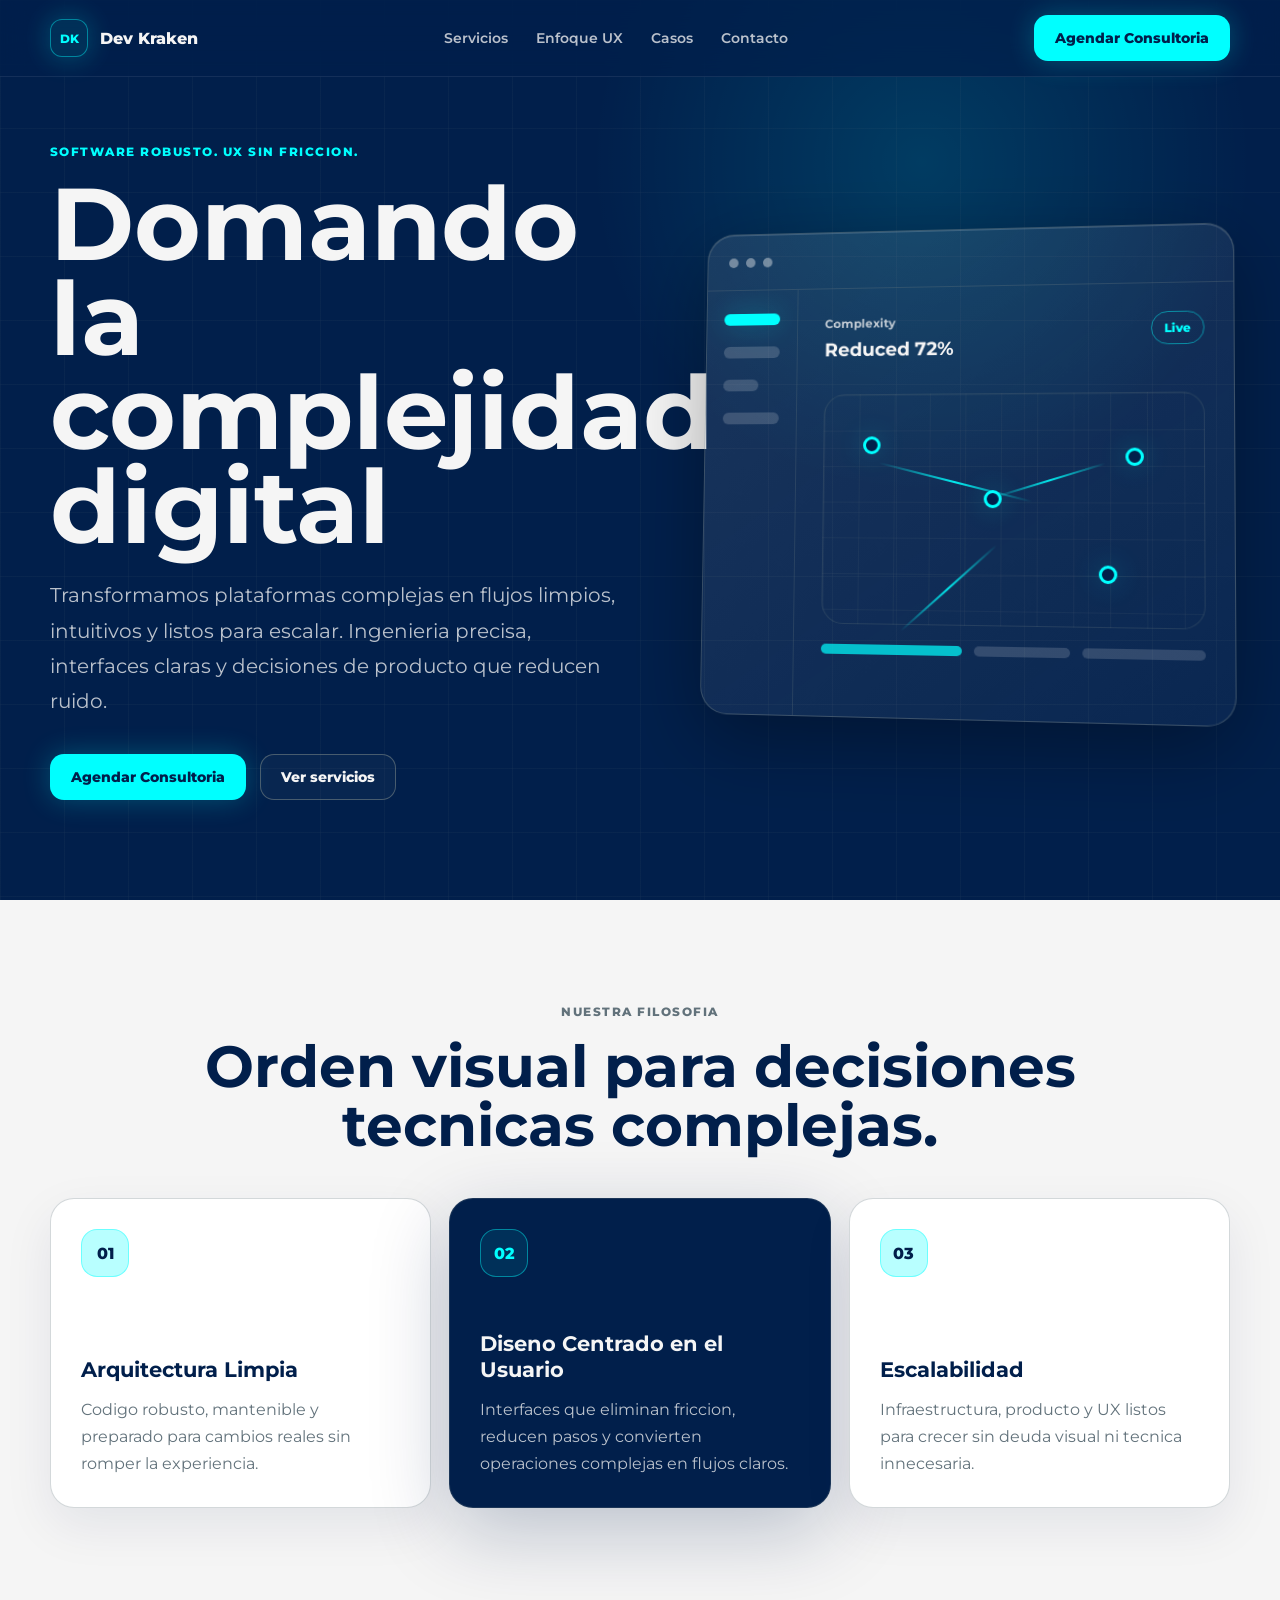
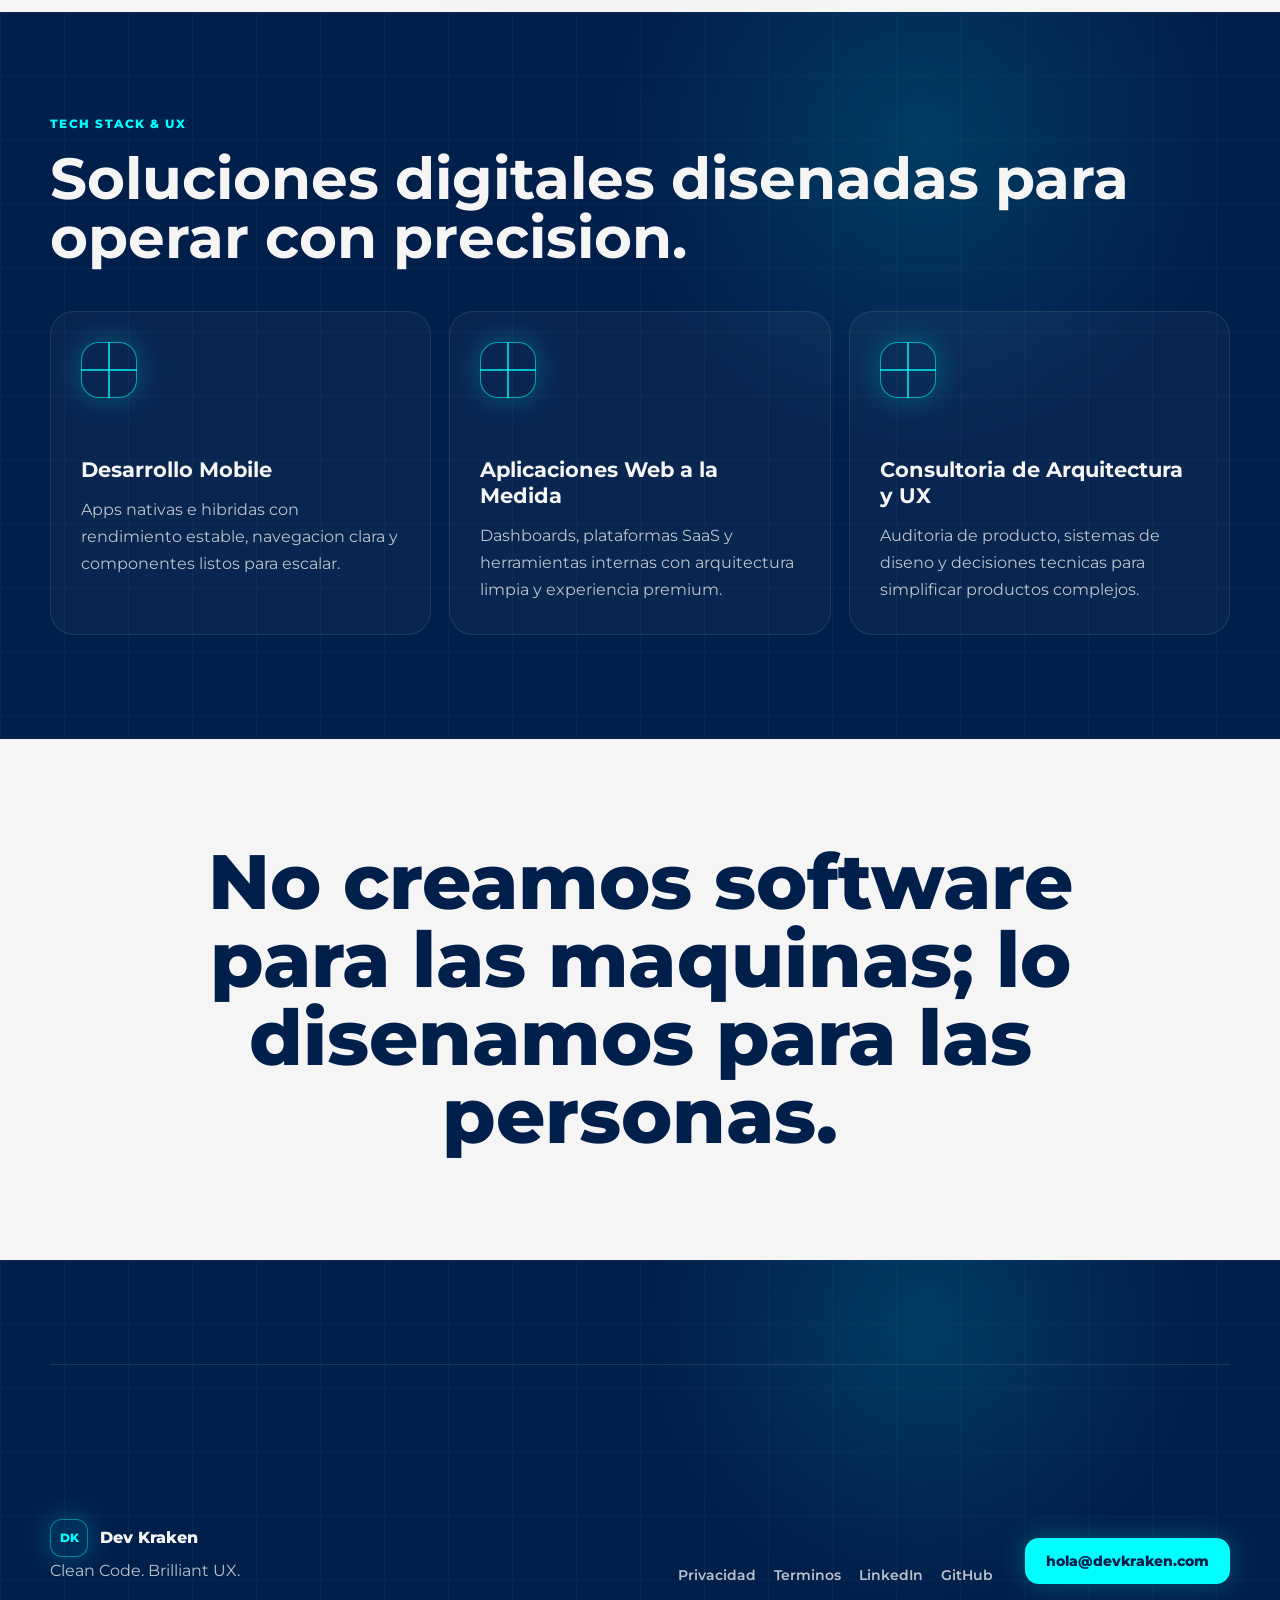
==== index.html @ 40464689 "First Commit" ====
<!doctype html>
<html lang="es">
  <head>
    <meta charset="UTF-8" />
    <meta name="viewport" content="width=device-width, initial-scale=1.0" />
    <meta
      name="description"
      content="Dev Kraken transforma software complejo en experiencias limpias, escalables e intuitivas."
    />
    <title>Dev Kraken | Clean Code. Brilliant UX.</title>
    <link rel="preconnect" href="https://fonts.googleapis.com" />
    <link rel="preconnect" href="https://fonts.gstatic.com" crossorigin />
    <link
      href="https://fonts.googleapis.com/css2?family=Montserrat:wght@400;500;600;700;800&display=swap"
      rel="stylesheet"
    />
    <link rel="stylesheet" href="styles.css" />
  </head>
  <body>
    <header class="site-header" data-header>
      <nav class="navbar" aria-label="Principal">
        <a class="brand" href="#top" aria-label="Dev Kraken inicio">
          <span class="brand-mark">DK</span>
          <span>Dev Kraken</span>
        </a>
        <div class="nav-links" aria-label="Secciones">
          <a href="#servicios">Servicios</a>
          <a href="#enfoque">Enfoque UX</a>
          <a href="#casos">Casos</a>
          <a href="#contacto">Contacto</a>
        </div>
        <a class="btn btn-primary nav-cta" href="#contacto">Agendar Consultoria</a>
      </nav>
    </header>

    <main id="top">
      <section class="hero section-dark">
        <div class="hero-grid">
          <div class="hero-copy">
            <p class="eyebrow">Software robusto. UX sin friccion.</p>
            <h1>Domando la complejidad digital</h1>
            <p class="hero-text">
              Transformamos plataformas complejas en flujos limpios, intuitivos y listos para escalar.
              Ingenieria precisa, interfaces claras y decisiones de producto que reducen ruido.
            </p>
            <div class="hero-actions" aria-label="Acciones principales">
              <a class="btn btn-primary" href="#contacto">Agendar Consultoria</a>
              <a class="btn btn-secondary" href="#servicios">Ver servicios</a>
            </div>
          </div>

          <div class="product-preview" aria-label="Mockup abstracto de interfaz de software">
            <div class="preview-topbar">
              <span></span>
              <span></span>
              <span></span>
            </div>
            <div class="preview-body">
              <aside class="preview-sidebar">
                <div class="sidebar-item active"></div>
                <div class="sidebar-item"></div>
                <div class="sidebar-item short"></div>
                <div class="sidebar-item"></div>
              </aside>
              <div class="flow-panel">
                <div class="metric-row">
                  <div>
                    <span class="metric-label">Complexity</span>
                    <strong>Reduced 72%</strong>
                  </div>
                  <span class="status-pill">Live</span>
                </div>
                <div class="flow-map">
                  <span class="node node-a"></span>
                  <span class="node node-b"></span>
                  <span class="node node-c"></span>
                  <span class="node node-d"></span>
                  <span class="connector connector-a"></span>
                  <span class="connector connector-b"></span>
                  <span class="connector connector-c"></span>
                </div>
                <div class="timeline">
                  <span></span>
                  <span></span>
                  <span></span>
                </div>
              </div>
            </div>
          </div>
        </div>
      </section>

      <section class="section-light philosophy" id="enfoque">
        <div class="section-heading">
          <p class="eyebrow dark">Nuestra filosofia</p>
          <h2>Orden visual para decisiones tecnicas complejas.</h2>
        </div>
        <div class="bento-grid">
          <article class="bento-card">
            <span class="card-icon">01</span>
            <h3>Arquitectura Limpia</h3>
            <p>Codigo robusto, mantenible y preparado para cambios reales sin romper la experiencia.</p>
          </article>
          <article class="bento-card featured">
            <span class="card-icon">02</span>
            <h3>Diseno Centrado en el Usuario</h3>
            <p>Interfaces que eliminan friccion, reducen pasos y convierten operaciones complejas en flujos claros.</p>
          </article>
          <article class="bento-card">
            <span class="card-icon">03</span>
            <h3>Escalabilidad</h3>
            <p>Infraestructura, producto y UX listos para crecer sin deuda visual ni tecnica innecesaria.</p>
          </article>
        </div>
      </section>

      <section class="section-dark services" id="servicios">
        <div class="section-heading align-left">
          <p class="eyebrow">Tech Stack & UX</p>
          <h2>Soluciones digitales disenadas para operar con precision.</h2>
        </div>
        <div class="service-grid" id="casos">
          <article class="service-card">
            <div class="service-glyph"></div>
            <h3>Desarrollo Mobile</h3>
            <p>Apps nativas e hibridas con rendimiento estable, navegacion clara y componentes listos para escalar.</p>
          </article>
          <article class="service-card">
            <div class="service-glyph"></div>
            <h3>Aplicaciones Web a la Medida</h3>
            <p>Dashboards, plataformas SaaS y herramientas internas con arquitectura limpia y experiencia premium.</p>
          </article>
          <article class="service-card">
            <div class="service-glyph"></div>
            <h3>Consultoria de Arquitectura y UX</h3>
            <p>Auditoria de producto, sistemas de diseno y decisiones tecnicas para simplificar productos complejos.</p>
          </article>
        </div>
      </section>

      <section class="manifesto section-light">
        <p>No creamos software para las maquinas; lo disenamos para las personas.</p>
      </section>
    </main>

    <footer class="footer section-dark" id="contacto">
      <div class="footer-grid">
        <div>
          <a class="brand" href="#top" aria-label="Dev Kraken inicio">
            <span class="brand-mark">DK</span>
            <span>Dev Kraken</span>
          </a>
          <p>Clean Code. Brilliant UX.</p>
        </div>
        <div class="footer-links">
          <a href="#">Privacidad</a>
          <a href="#">Terminos</a>
          <a href="#">LinkedIn</a>
          <a href="#">GitHub</a>
        </div>
        <a class="btn btn-primary" href="mailto:hola@devkraken.com">hola@devkraken.com</a>
      </div>
    </footer>

    <script src="script.js"></script>
  </body>
</html>
---- styles.css ----
:root {
  --deep-navy: #011f4b;
  --deep-navy-2: #031735;
  --cyan: #00ffff;
  --off-white: #f5f5f5;
  --slate: #62727b;
  --slate-soft: rgba(98, 114, 123, 0.28);
  --white-muted: rgba(245, 245, 245, 0.76);
  --shadow-cyan: 0 0 28px rgba(0, 255, 255, 0.24);
}

* {
  box-sizing: border-box;
}

html {
  scroll-behavior: smooth;
}

body {
  margin: 0;
  font-family: "Montserrat", Arial, sans-serif;
  color: var(--off-white);
  background: var(--deep-navy);
}

a {
  color: inherit;
  text-decoration: none;
}

.site-header {
  position: fixed;
  inset: 0 0 auto;
  z-index: 10;
  border-bottom: 1px solid rgba(245, 245, 245, 0.08);
  background: rgba(1, 31, 75, 0.72);
  backdrop-filter: blur(18px);
  transition: box-shadow 220ms ease, background 220ms ease;
}

.site-header.is-scrolled {
  background: rgba(1, 31, 75, 0.9);
  box-shadow: 0 18px 50px rgba(0, 0, 0, 0.22);
}

.navbar {
  width: min(1180px, calc(100% - 32px));
  min-height: 76px;
  margin: 0 auto;
  display: flex;
  align-items: center;
  justify-content: space-between;
  gap: 24px;
}

.brand {
  display: inline-flex;
  align-items: center;
  gap: 12px;
  font-weight: 800;
  letter-spacing: 0;
}

.brand-mark {
  width: 38px;
  height: 38px;
  display: grid;
  place-items: center;
  border: 1px solid rgba(0, 255, 255, 0.42);
  border-radius: 12px;
  color: var(--cyan);
  background: rgba(0, 255, 255, 0.08);
  box-shadow: var(--shadow-cyan);
  font-size: 0.78rem;
}

.nav-links {
  display: flex;
  align-items: center;
  gap: 28px;
  color: var(--white-muted);
  font-size: 0.9rem;
  font-weight: 600;
}

.nav-links a {
  transition: color 180ms ease;
}

.nav-links a:hover,
.nav-links a:focus-visible {
  color: var(--cyan);
}

.btn {
  min-height: 46px;
  display: inline-flex;
  align-items: center;
  justify-content: center;
  border-radius: 14px;
  padding: 0 20px;
  border: 1px solid transparent;
  font-weight: 800;
  font-size: 0.9rem;
  transition: transform 180ms ease, border-color 180ms ease, box-shadow 180ms ease, background 180ms ease;
}

.btn:hover,
.btn:focus-visible {
  transform: translateY(-2px);
}

.btn:focus-visible,
.nav-links a:focus-visible,
.footer-links a:focus-visible {
  outline: 2px solid var(--cyan);
  outline-offset: 4px;
}

.btn-primary {
  color: var(--deep-navy);
  background: var(--cyan);
  box-shadow: var(--shadow-cyan);
}

.btn-primary:hover,
.btn-primary:focus-visible {
  box-shadow: 0 0 38px rgba(0, 255, 255, 0.4);
}

.btn-secondary {
  color: var(--off-white);
  border-color: rgba(98, 114, 123, 0.72);
  background: rgba(245, 245, 245, 0.03);
}

.btn-secondary:hover,
.btn-secondary:focus-visible {
  border-color: var(--cyan);
  color: var(--cyan);
}

.section-dark,
.section-light {
  position: relative;
  overflow: hidden;
}

.section-dark {
  background:
    linear-gradient(rgba(98, 114, 123, 0.08) 1px, transparent 1px),
    linear-gradient(90deg, rgba(98, 114, 123, 0.08) 1px, transparent 1px),
    radial-gradient(circle at 72% 18%, rgba(0, 255, 255, 0.13), transparent 28%),
    var(--deep-navy);
  background-size: 64px 64px, 64px 64px, auto, auto;
}

.section-light {
  color: var(--deep-navy);
  background: var(--off-white);
}

.hero {
  min-height: 100vh;
  padding: 136px 0 92px;
  display: grid;
  align-items: center;
}

.hero-grid {
  width: min(1180px, calc(100% - 32px));
  margin: 0 auto;
  display: grid;
  grid-template-columns: minmax(0, 1fr) minmax(360px, 0.92fr);
  align-items: center;
  gap: 64px;
}

.hero-copy {
  max-width: 680px;
}

.eyebrow {
  margin: 0 0 18px;
  color: var(--cyan);
  font-size: 0.78rem;
  font-weight: 800;
  text-transform: uppercase;
  letter-spacing: 0.12em;
}

.eyebrow.dark {
  color: var(--slate);
}

h1,
h2,
h3,
p {
  margin-top: 0;
}

h1 {
  max-width: 760px;
  margin-bottom: 24px;
  font-size: clamp(3.3rem, 8vw, 6.8rem);
  line-height: 0.92;
  letter-spacing: 0;
}

.hero-text {
  max-width: 610px;
  margin-bottom: 34px;
  color: var(--white-muted);
  font-size: clamp(1.03rem, 1.8vw, 1.24rem);
  line-height: 1.78;
}

.hero-actions {
  display: flex;
  flex-wrap: wrap;
  gap: 14px;
}

.product-preview {
  min-height: 492px;
  border: 1px solid rgba(98, 114, 123, 0.5);
  border-radius: 28px;
  background: linear-gradient(145deg, rgba(245, 245, 245, 0.1), rgba(245, 245, 245, 0.035));
  box-shadow: 0 24px 80px rgba(0, 0, 0, 0.32), inset 0 1px 0 rgba(245, 245, 245, 0.16);
  transform: perspective(1200px) rotateY(-7deg) rotateX(3deg);
  animation: previewFloat 7s ease-in-out infinite;
}

.preview-topbar {
  height: 58px;
  display: flex;
  align-items: center;
  gap: 8px;
  padding: 0 22px;
  border-bottom: 1px solid rgba(98, 114, 123, 0.34);
}

.preview-topbar span {
  width: 10px;
  height: 10px;
  border-radius: 50%;
  background: rgba(245, 245, 245, 0.42);
}

.preview-body {
  display: grid;
  grid-template-columns: 96px 1fr;
  min-height: 432px;
}

.preview-sidebar {
  padding: 24px 18px;
  border-right: 1px solid rgba(98, 114, 123, 0.28);
}

.sidebar-item {
  height: 12px;
  margin-bottom: 22px;
  border-radius: 99px;
  background: rgba(245, 245, 245, 0.18);
}

.sidebar-item.short {
  width: 62%;
}

.sidebar-item.active {
  background: var(--cyan);
  box-shadow: var(--shadow-cyan);
}

.flow-panel {
  padding: 28px;
}

.metric-row {
  display: flex;
  justify-content: space-between;
  gap: 18px;
  align-items: flex-start;
  margin-bottom: 34px;
}

.metric-label {
  display: block;
  margin-bottom: 8px;
  color: var(--white-muted);
  font-size: 0.78rem;
  font-weight: 700;
}

.metric-row strong {
  font-size: 1.18rem;
}

.status-pill {
  border: 1px solid rgba(0, 255, 255, 0.45);
  border-radius: 999px;
  padding: 8px 12px;
  color: var(--cyan);
  font-size: 0.75rem;
  font-weight: 800;
}

.flow-map {
  position: relative;
  height: 232px;
  border: 1px solid rgba(98, 114, 123, 0.28);
  border-radius: 22px;
  background:
    linear-gradient(rgba(98, 114, 123, 0.12) 1px, transparent 1px),
    linear-gradient(90deg, rgba(98, 114, 123, 0.12) 1px, transparent 1px);
  background-size: 36px 36px;
}

.node,
.connector {
  position: absolute;
  display: block;
}

.node {
  width: 18px;
  height: 18px;
  border: 3px solid var(--cyan);
  border-radius: 50%;
  background: var(--deep-navy);
  box-shadow: var(--shadow-cyan);
}

.node-a {
  top: 42px;
  left: 40px;
}

.node-b {
  top: 96px;
  left: 43%;
}

.node-c {
  right: 58px;
  top: 54px;
}

.node-d {
  right: 84px;
  bottom: 42px;
}

.connector {
  height: 2px;
  transform-origin: left center;
  background: linear-gradient(90deg, transparent, var(--cyan), transparent);
  opacity: 0.9;
  animation: pulseLine 2.8s ease-in-out infinite;
}

.connector-a {
  width: 42%;
  top: 68px;
  left: 57px;
  transform: rotate(14deg);
}

.connector-b {
  width: 30%;
  top: 102px;
  left: 46%;
  transform: rotate(-17deg);
  animation-delay: 350ms;
}

.connector-c {
  width: 34%;
  right: 74px;
  bottom: 78px;
  transform: rotate(138deg);
  animation-delay: 700ms;
}

.timeline {
  display: grid;
  grid-template-columns: 1.2fr 0.8fr 1fr;
  gap: 12px;
  margin-top: 20px;
}

.timeline span {
  height: 10px;
  border-radius: 99px;
  background: rgba(245, 245, 245, 0.16);
}

.timeline span:first-child {
  background: rgba(0, 255, 255, 0.7);
}

.philosophy,
.services,
.manifesto,
.footer {
  padding: 104px 0;
}

.section-heading {
  width: min(900px, calc(100% - 32px));
  margin: 0 auto 44px;
  text-align: center;
}

.section-heading.align-left {
  width: min(1180px, calc(100% - 32px));
  text-align: left;
}

.section-heading h2 {
  margin-bottom: 0;
  font-size: clamp(2rem, 4.5vw, 4.1rem);
  line-height: 1.02;
  letter-spacing: 0;
}

.bento-grid,
.service-grid,
.footer-grid {
  width: min(1180px, calc(100% - 32px));
  margin: 0 auto;
}

.bento-grid {
  display: grid;
  grid-template-columns: repeat(3, minmax(0, 1fr));
  gap: 18px;
}

.bento-card,
.service-card {
  border: 1px solid var(--slate-soft);
  border-radius: 24px;
  padding: 30px;
}

.bento-card {
  min-height: 310px;
  display: flex;
  flex-direction: column;
  justify-content: flex-end;
  background: #ffffff;
  box-shadow: 0 18px 50px rgba(1, 31, 75, 0.08);
}

.bento-card.featured {
  background: var(--deep-navy);
  color: var(--off-white);
  box-shadow: 0 24px 80px rgba(1, 31, 75, 0.24);
}

.card-icon {
  width: 48px;
  height: 48px;
  display: grid;
  place-items: center;
  margin-bottom: auto;
  border-radius: 16px;
  border: 1px solid rgba(0, 255, 255, 0.42);
  color: var(--deep-navy);
  background: rgba(0, 255, 255, 0.28);
  font-weight: 800;
}

.featured .card-icon {
  color: var(--cyan);
  background: rgba(0, 255, 255, 0.08);
}

.bento-card h3,
.service-card h3 {
  margin-bottom: 14px;
  font-size: 1.34rem;
}

.bento-card p,
.service-card p,
.footer p {
  margin-bottom: 0;
  color: var(--slate);
  line-height: 1.7;
}

.featured p,
.service-card p,
.footer p {
  color: var(--white-muted);
}

.service-grid {
  display: grid;
  grid-template-columns: repeat(3, minmax(0, 1fr));
  gap: 18px;
}

.service-card {
  min-height: 292px;
  background: rgba(245, 245, 245, 0.035);
  transition: transform 180ms ease, border-color 180ms ease, background 180ms ease;
}

.service-card:hover {
  transform: translateY(-6px);
  border-color: rgba(0, 255, 255, 0.54);
  background: rgba(245, 245, 245, 0.055);
}

.service-glyph {
  width: 56px;
  height: 56px;
  margin-bottom: 58px;
  border: 1px solid rgba(0, 255, 255, 0.58);
  border-radius: 18px;
  background:
    linear-gradient(90deg, transparent 48%, rgba(0, 255, 255, 0.7) 49% 51%, transparent 52%),
    linear-gradient(transparent 48%, rgba(0, 255, 255, 0.7) 49% 51%, transparent 52%);
  box-shadow: var(--shadow-cyan);
}

.manifesto {
  display: grid;
  place-items: center;
  min-height: 460px;
}

.manifesto p {
  width: min(980px, calc(100% - 32px));
  margin: 0 auto;
  color: var(--deep-navy);
  font-size: clamp(2.1rem, 6vw, 5.8rem);
  font-weight: 800;
  line-height: 1.02;
  text-align: center;
}

.footer {
  padding-bottom: 44px;
}

.footer-grid {
  min-height: 220px;
  display: grid;
  grid-template-columns: 1fr auto auto;
  align-items: end;
  gap: 32px;
  border-top: 1px solid rgba(98, 114, 123, 0.32);
  padding-top: 42px;
}

.footer-links {
  display: flex;
  flex-wrap: wrap;
  justify-content: flex-end;
  gap: 18px;
  color: var(--white-muted);
  font-weight: 600;
  font-size: 0.9rem;
}

.footer-links a:hover,
.footer-links a:focus-visible {
  color: var(--cyan);
}

@keyframes previewFloat {
  0%,
  100% {
    transform: perspective(1200px) rotateY(-7deg) rotateX(3deg) translateY(0);
  }
  50% {
    transform: perspective(1200px) rotateY(-5deg) rotateX(4deg) translateY(-12px);
  }
}

@keyframes pulseLine {
  0%,
  100% {
    opacity: 0.34;
  }
  50% {
    opacity: 1;
  }
}

@media (max-width: 980px) {
  .nav-links {
    display: none;
  }

  .hero {
    padding-top: 118px;
  }

  .hero-grid,
  .bento-grid,
  .service-grid,
  .footer-grid {
    grid-template-columns: 1fr;
  }

  .hero-grid {
    gap: 42px;
  }

  .product-preview {
    min-height: 420px;
    transform: none;
  }

  .preview-body {
    min-height: 360px;
  }

  .bento-card,
  .service-card {
    min-height: 250px;
  }

  .footer-grid {
    align-items: start;
  }

  .footer-links {
    justify-content: flex-start;
  }
}

@media (max-width: 640px) {
  .navbar {
    min-height: 70px;
  }

  .nav-cta {
    display: none;
  }

  .hero {
    min-height: auto;
    padding-bottom: 72px;
  }

  h1 {
    font-size: clamp(3rem, 16vw, 4.6rem);
  }

  .hero-actions,
  .hero-actions .btn,
  .footer .btn {
    width: 100%;
  }

  .product-preview {
    min-height: 360px;
    border-radius: 22px;
  }

  .preview-body {
    grid-template-columns: 64px 1fr;
    min-height: 300px;
  }

  .preview-sidebar,
  .flow-panel {
    padding: 18px;
  }

  .flow-map {
    height: 180px;
  }

  .metric-row {
    flex-direction: column;
    margin-bottom: 20px;
  }

  .philosophy,
  .services,
  .manifesto,
  .footer {
    padding: 72px 0;
  }
}

@media (prefers-reduced-motion: reduce) {
  *,
  *::before,
  *::after {
    scroll-behavior: auto !important;
    animation-duration: 0.01ms !important;
    animation-iteration-count: 1 !important;
    transition-duration: 0.01ms !important;
  }
}
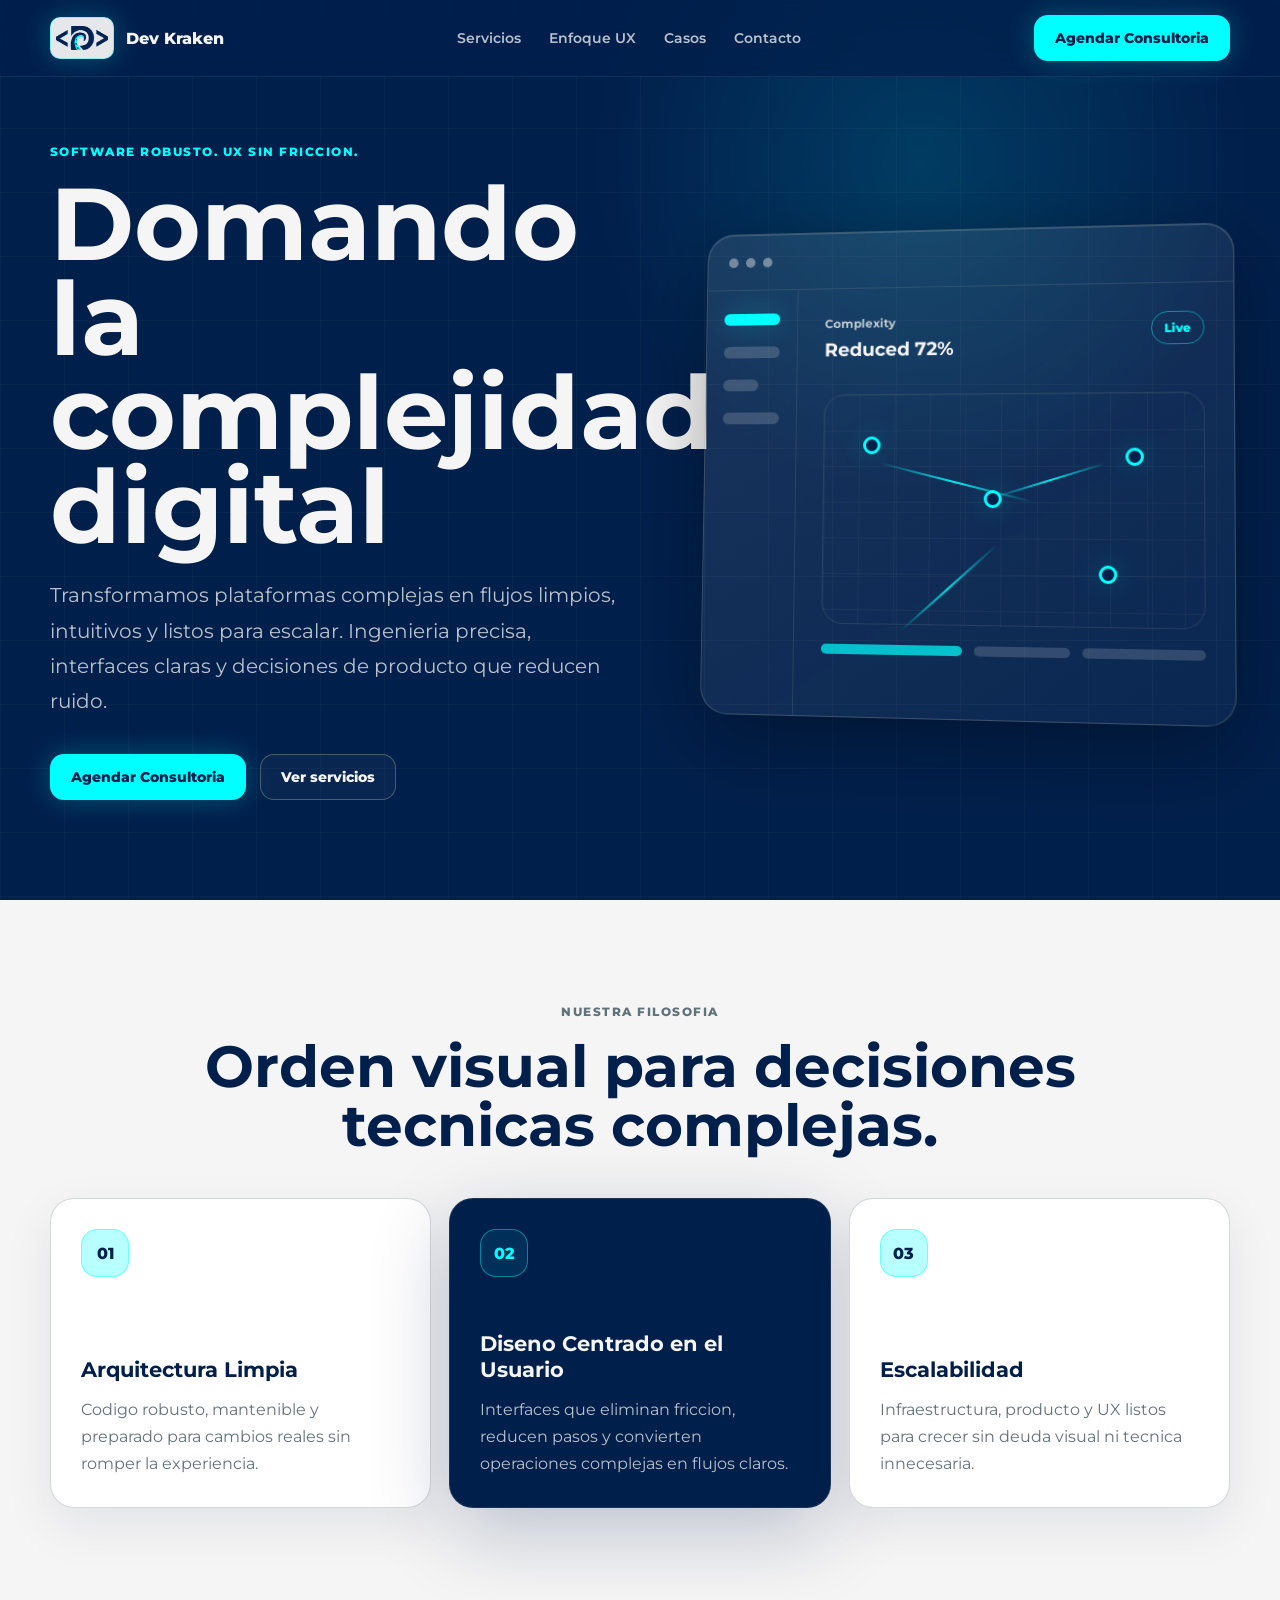
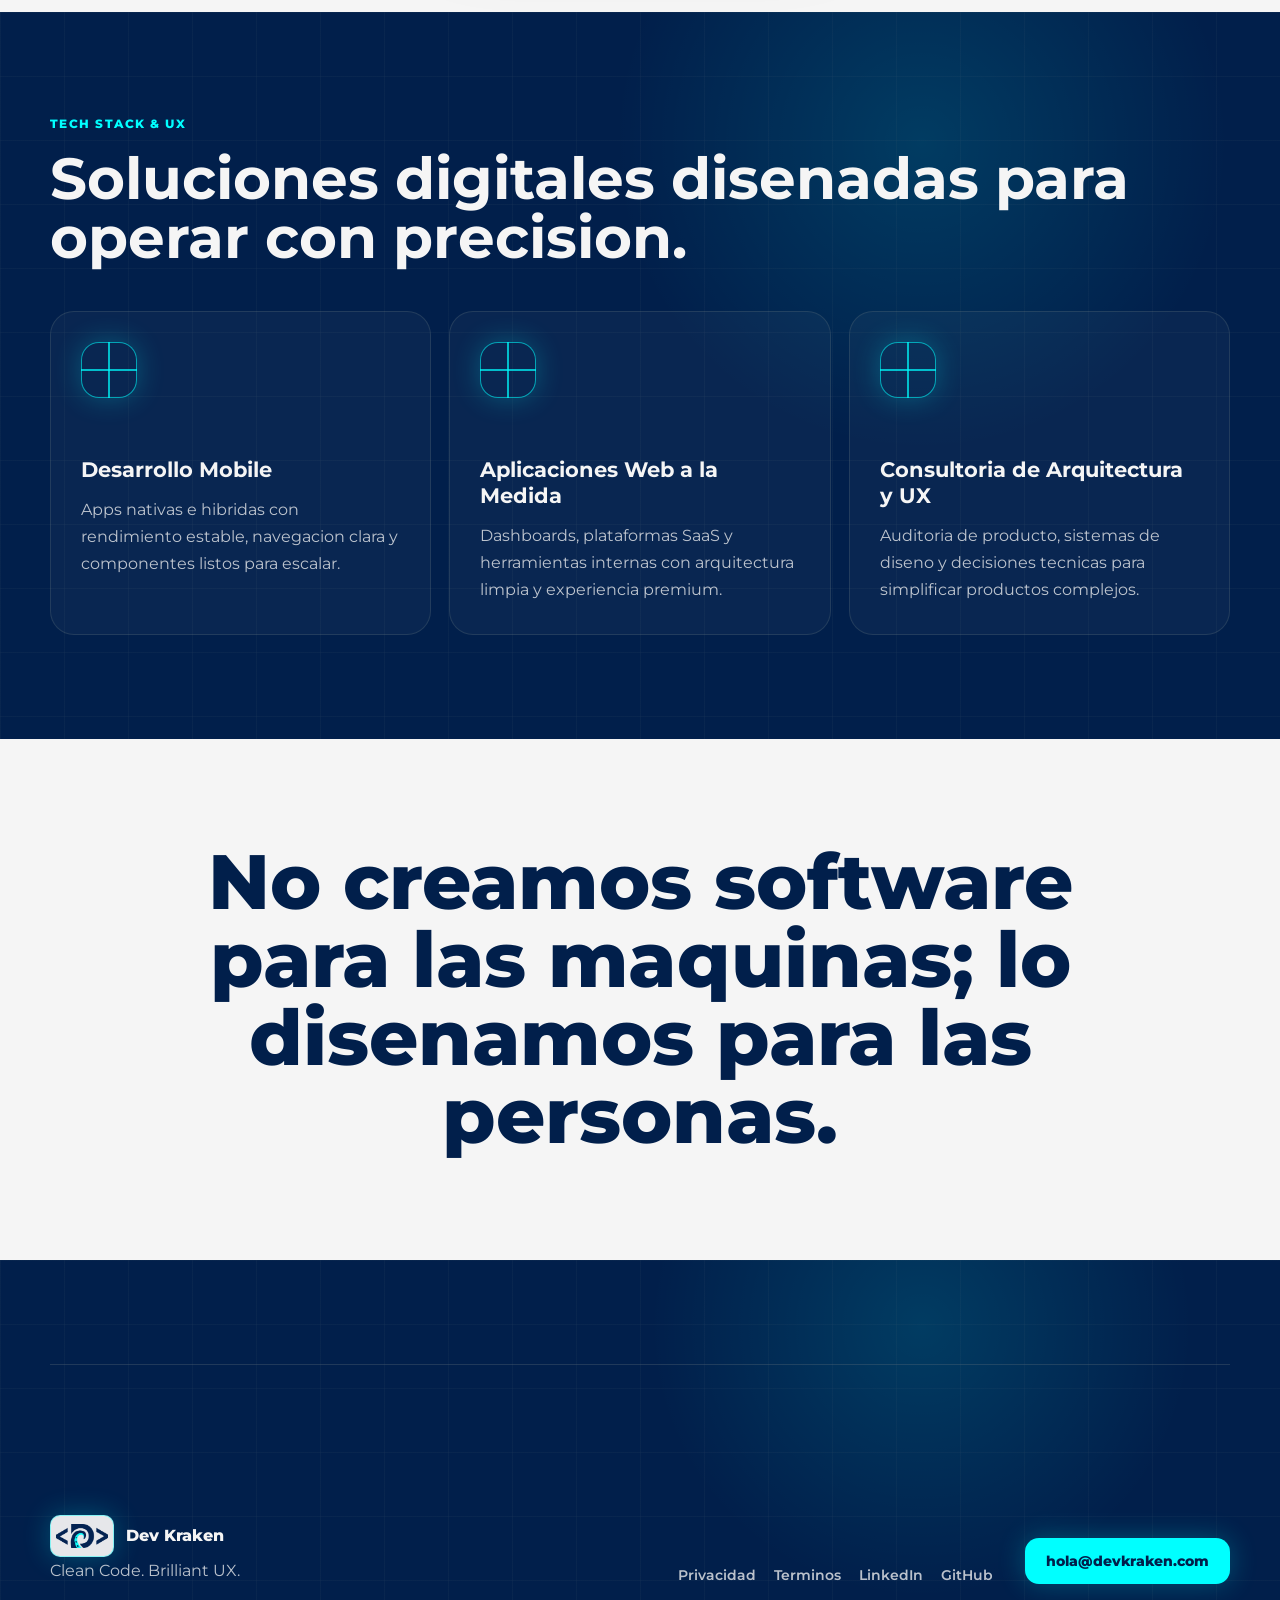
==== commit db28fb2b: "Dev Kraken Logo" ====
--- a/index.html
+++ b/index.html
@@ -19,8 +19,8 @@
   <body>
     <header class="site-header" data-header>
       <nav class="navbar" aria-label="Principal">
-        <a class="brand" href="#top" aria-label="Dev Kraken inicio">
-          <span class="brand-mark">DK</span>
+        <a class="brand" href="index.html#top" aria-label="Dev Kraken inicio">
+          <span class="brand-mark"><img src="assets/devkraken-logo.png" alt="" /></span>
           <span>Dev Kraken</span>
         </a>
         <div class="nav-links" aria-label="Secciones">
@@ -147,13 +147,13 @@
       <div class="footer-grid">
         <div>
           <a class="brand" href="#top" aria-label="Dev Kraken inicio">
-            <span class="brand-mark">DK</span>
+            <span class="brand-mark"><img src="assets/devkraken-logo.png" alt="" /></span>
             <span>Dev Kraken</span>
           </a>
           <p>Clean Code. Brilliant UX.</p>
         </div>
         <div class="footer-links">
-          <a href="#">Privacidad</a>
+          <a href="privacy.html">Privacidad</a>
           <a href="#">Terminos</a>
           <a href="#">LinkedIn</a>
           <a href="#">GitHub</a>
--- a/styles.css
+++ b/styles.css
@@ -63,16 +63,21 @@
 }
 
 .brand-mark {
-  width: 38px;
-  height: 38px;
+  width: 64px;
+  height: 42px;
   display: grid;
   place-items: center;
   border: 1px solid rgba(0, 255, 255, 0.42);
-  border-radius: 12px;
-  color: var(--cyan);
-  background: rgba(0, 255, 255, 0.08);
+  border-radius: 10px;
+  padding: 5px;
+  background: rgba(245, 245, 245, 0.94);
   box-shadow: var(--shadow-cyan);
-  font-size: 0.78rem;
+}
+
+.brand-mark img {
+  display: block;
+  width: 100%;
+  height: auto;
 }
 
 .nav-links {
@@ -168,6 +173,10 @@
   align-items: center;
 }
 
+.privacy-hero {
+  padding: 148px 0 72px;
+}
+
 .hero-grid {
   width: min(1180px, calc(100% - 32px));
   margin: 0 auto;
@@ -179,6 +188,11 @@
 
 .hero-copy {
   max-width: 680px;
+}
+
+.privacy-shell {
+  width: min(920px, calc(100% - 32px));
+  margin: 0 auto;
 }
 
 .eyebrow {
@@ -215,6 +229,17 @@
   color: var(--white-muted);
   font-size: clamp(1.03rem, 1.8vw, 1.24rem);
   line-height: 1.78;
+}
+
+.privacy-hero .hero-text {
+  max-width: 760px;
+}
+
+.privacy-updated {
+  margin: 0;
+  color: var(--white-muted);
+  font-size: 0.95rem;
+  font-weight: 700;
 }
 
 .hero-actions {
@@ -406,8 +431,49 @@
 .philosophy,
 .services,
 .manifesto,
+.privacy-content,
 .footer {
   padding: 104px 0;
+}
+
+.privacy-content .privacy-shell {
+  display: grid;
+  gap: 30px;
+}
+
+.policy-block {
+  border-bottom: 1px solid var(--slate-soft);
+  padding-bottom: 30px;
+}
+
+.policy-block:last-child {
+  border-bottom: 0;
+  padding-bottom: 0;
+}
+
+.policy-block h2 {
+  margin-bottom: 14px;
+  font-size: clamp(1.45rem, 3vw, 2.2rem);
+  line-height: 1.15;
+}
+
+.policy-block p {
+  margin-bottom: 14px;
+  color: var(--slate);
+  line-height: 1.8;
+}
+
+.policy-block p:last-child {
+  margin-bottom: 0;
+}
+
+.policy-block a {
+  color: var(--deep-navy);
+  font-weight: 800;
+  text-decoration: underline;
+  text-decoration-color: rgba(0, 255, 255, 0.7);
+  text-decoration-thickness: 2px;
+  text-underline-offset: 4px;
 }
 
 .section-heading {
@@ -690,6 +756,7 @@
   .philosophy,
   .services,
   .manifesto,
+  .privacy-content,
   .footer {
     padding: 72px 0;
   }
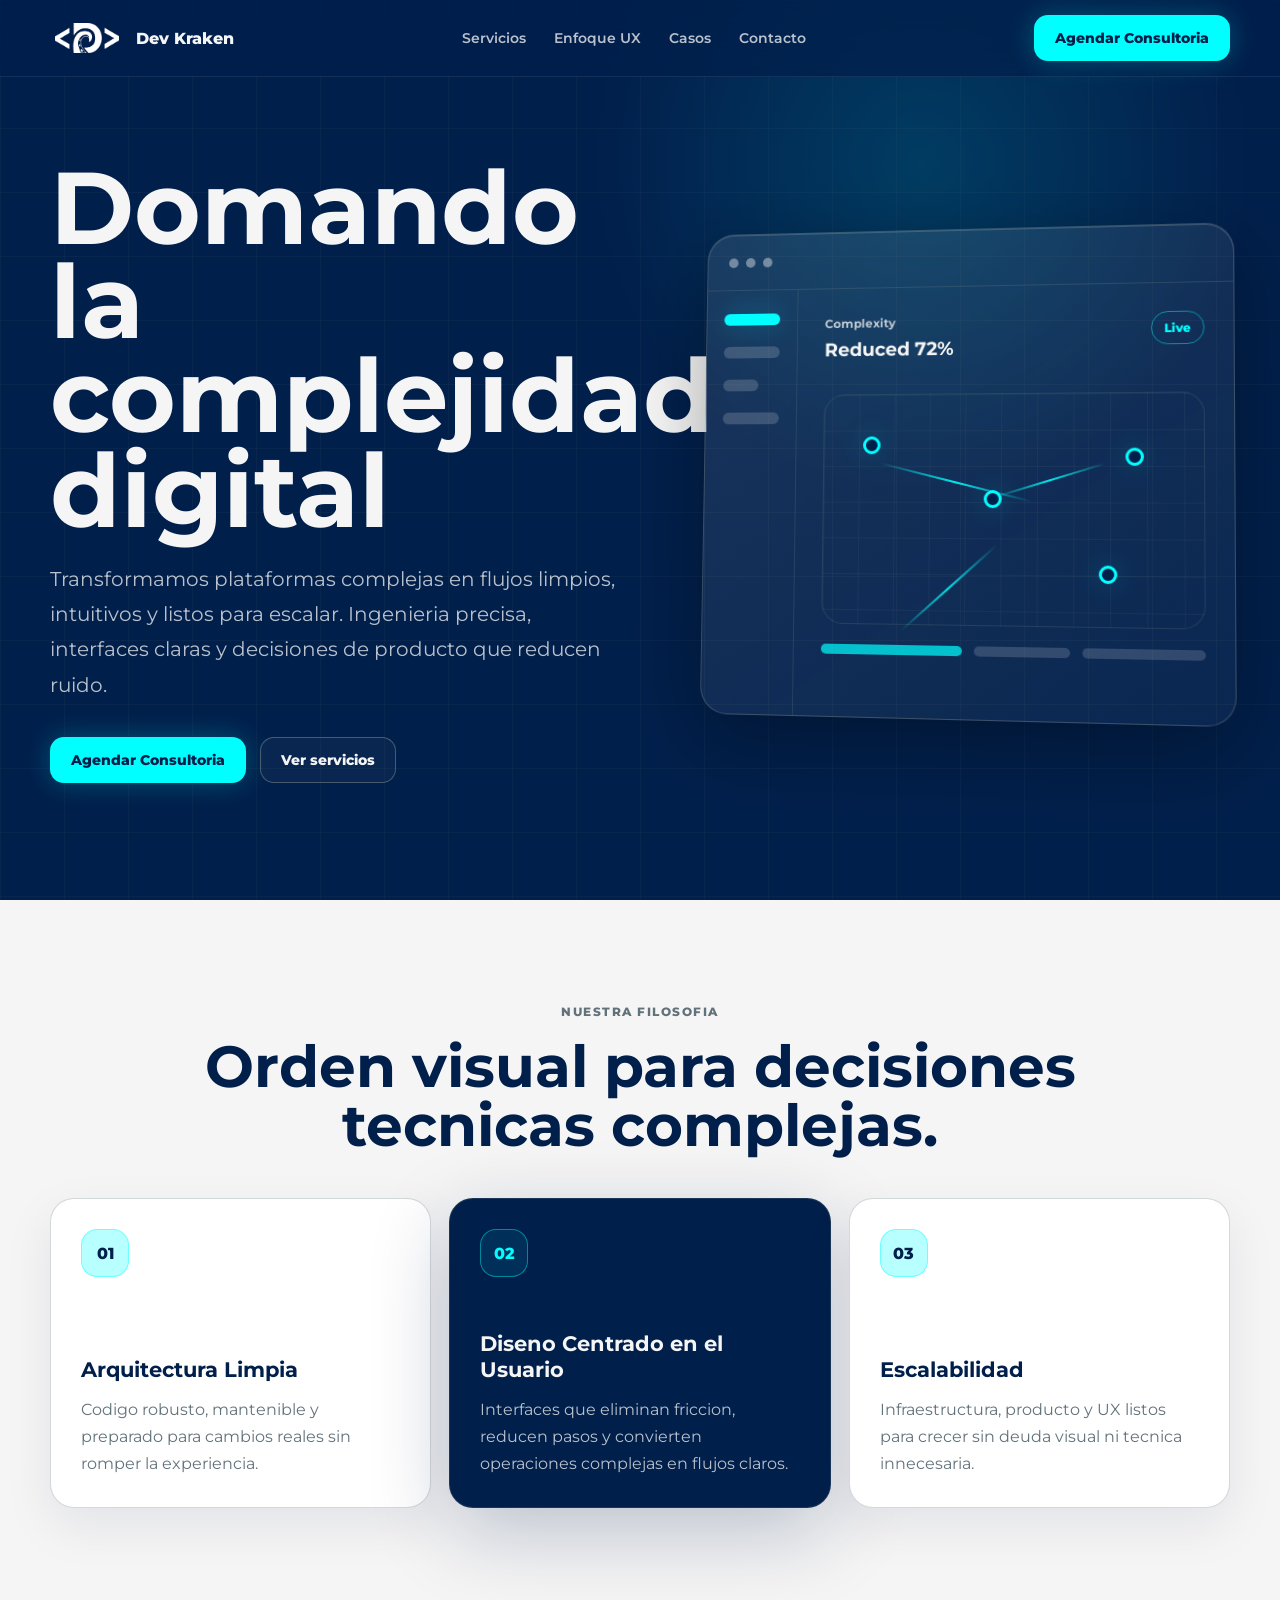
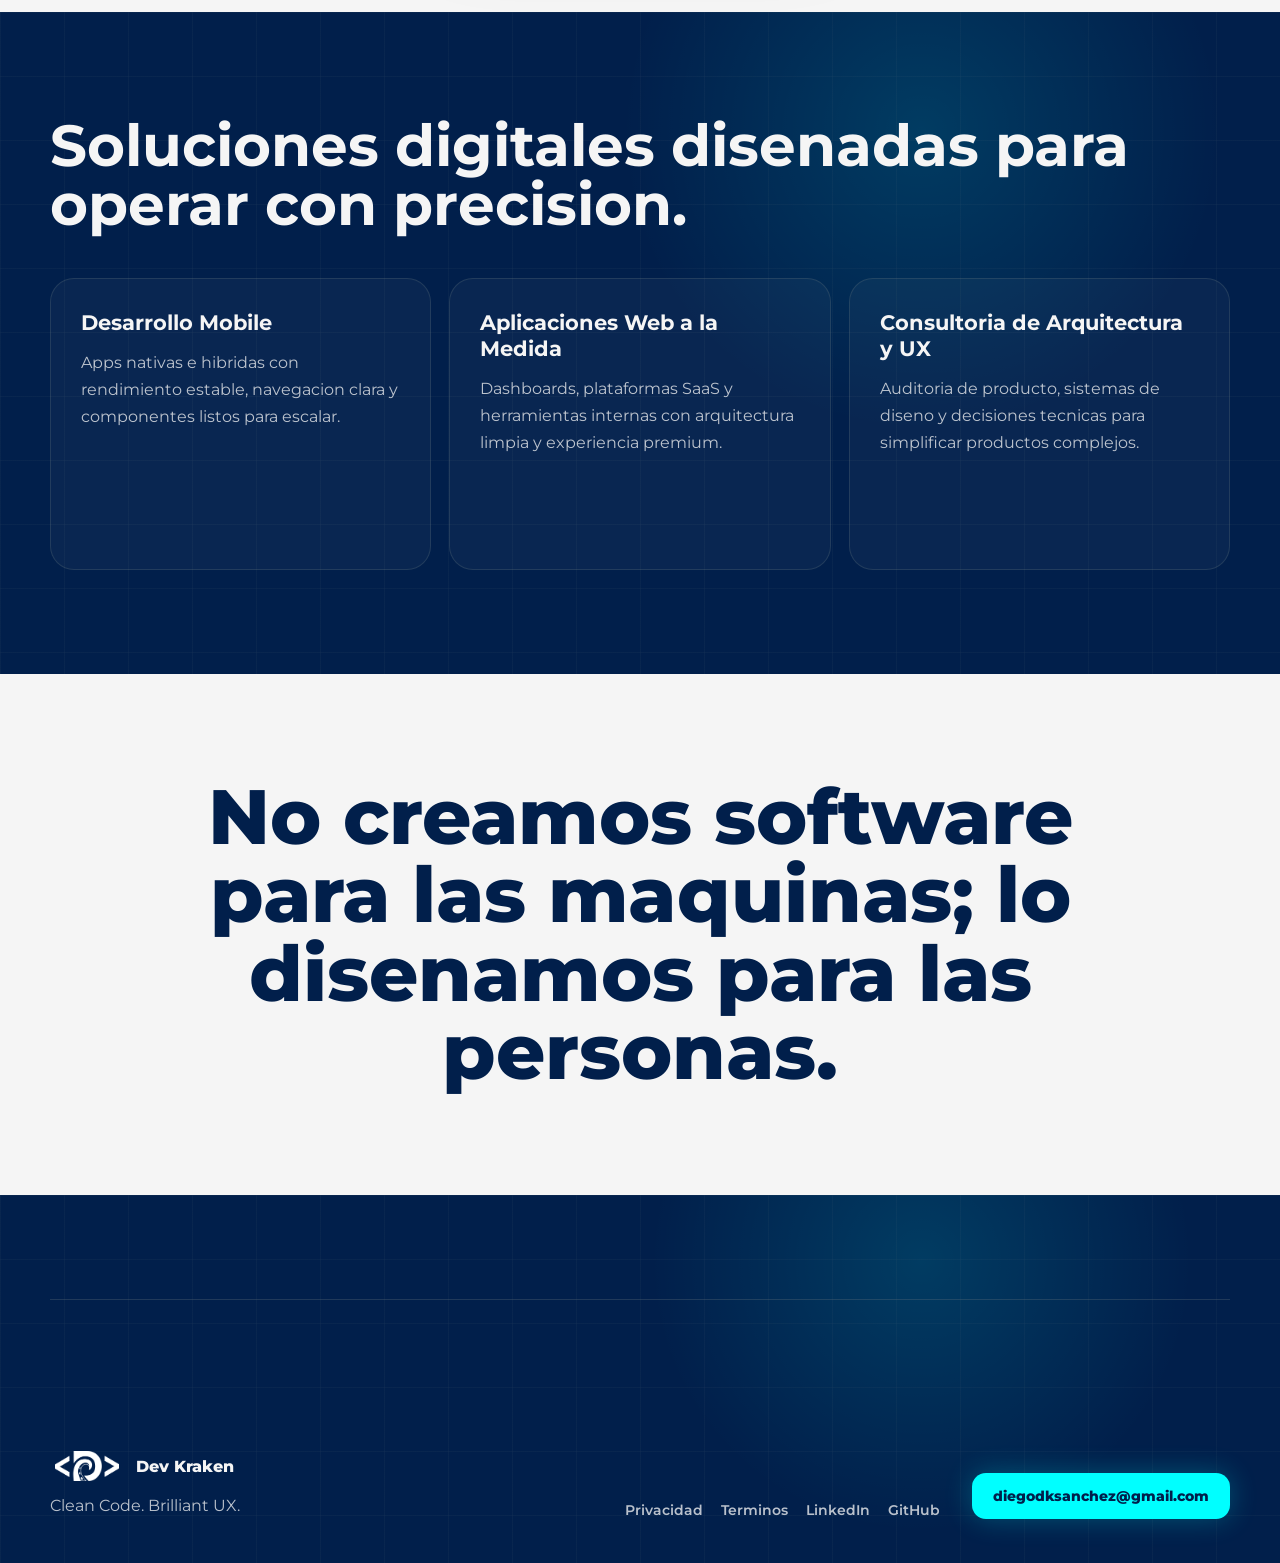
==== commit 4014ee37: "UI changes" ====
--- a/index.html
+++ b/index.html
@@ -37,7 +37,6 @@
       <section class="hero section-dark">
         <div class="hero-grid">
           <div class="hero-copy">
-            <p class="eyebrow">Software robusto. UX sin friccion.</p>
             <h1>Domando la complejidad digital</h1>
             <p class="hero-text">
               Transformamos plataformas complejas en flujos limpios, intuitivos y listos para escalar.
@@ -116,22 +115,18 @@
 
       <section class="section-dark services" id="servicios">
         <div class="section-heading align-left">
-          <p class="eyebrow">Tech Stack & UX</p>
           <h2>Soluciones digitales disenadas para operar con precision.</h2>
         </div>
         <div class="service-grid" id="casos">
           <article class="service-card">
-            <div class="service-glyph"></div>
             <h3>Desarrollo Mobile</h3>
             <p>Apps nativas e hibridas con rendimiento estable, navegacion clara y componentes listos para escalar.</p>
           </article>
           <article class="service-card">
-            <div class="service-glyph"></div>
             <h3>Aplicaciones Web a la Medida</h3>
             <p>Dashboards, plataformas SaaS y herramientas internas con arquitectura limpia y experiencia premium.</p>
           </article>
           <article class="service-card">
-            <div class="service-glyph"></div>
             <h3>Consultoria de Arquitectura y UX</h3>
             <p>Auditoria de producto, sistemas de diseno y decisiones tecnicas para simplificar productos complejos.</p>
           </article>
@@ -158,7 +153,7 @@
           <a href="#">LinkedIn</a>
           <a href="#">GitHub</a>
         </div>
-        <a class="btn btn-primary" href="mailto:hola@devkraken.com">hola@devkraken.com</a>
+        <a class="btn btn-primary" href="mailto:diegodksanchez@gmail.com">diegodksanchez@gmail.com</a>
       </div>
     </footer>
 
--- a/styles.css
+++ b/styles.css
@@ -63,15 +63,12 @@
 }
 
 .brand-mark {
-  width: 64px;
-  height: 42px;
+  width: 74px;
+  height: 52px;
   display: grid;
   place-items: center;
-  border: 1px solid rgba(0, 255, 255, 0.42);
   border-radius: 10px;
   padding: 5px;
-  background: rgba(245, 245, 245, 0.94);
-  box-shadow: var(--shadow-cyan);
 }
 
 .brand-mark img {
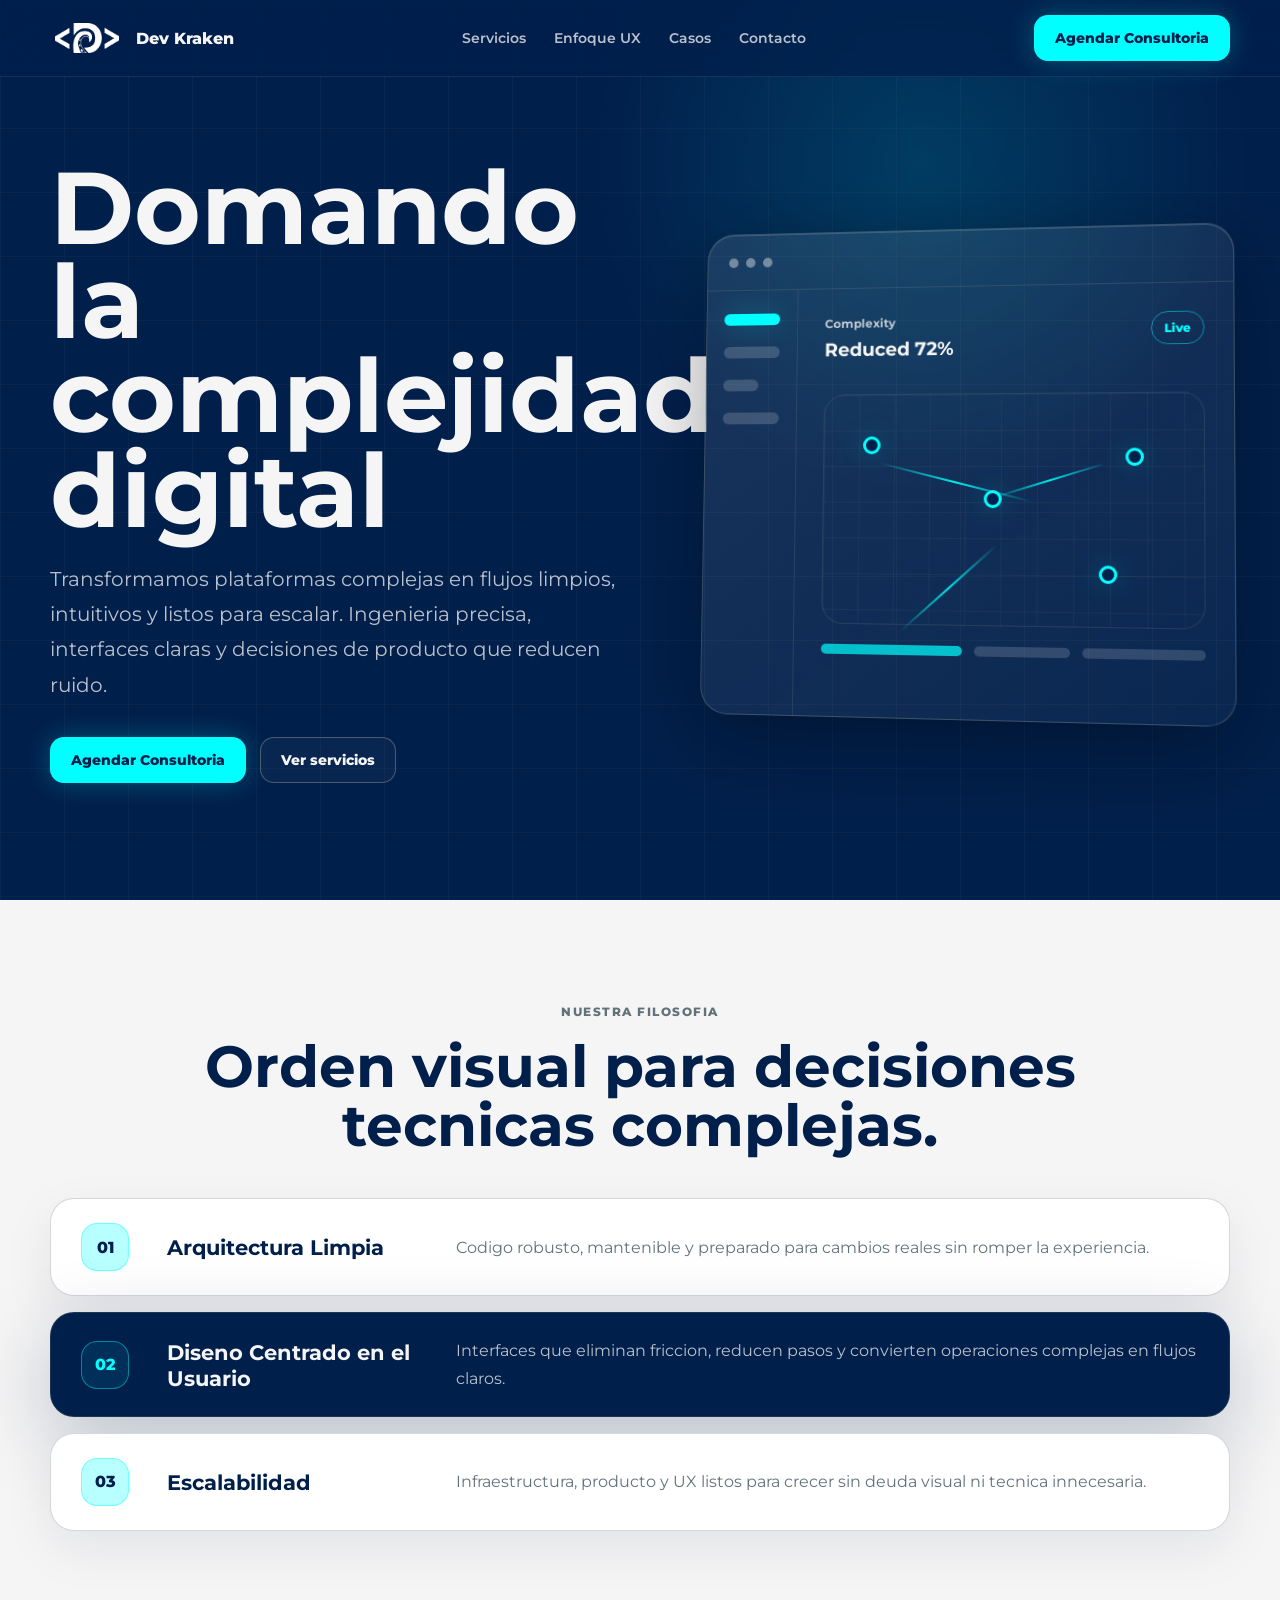
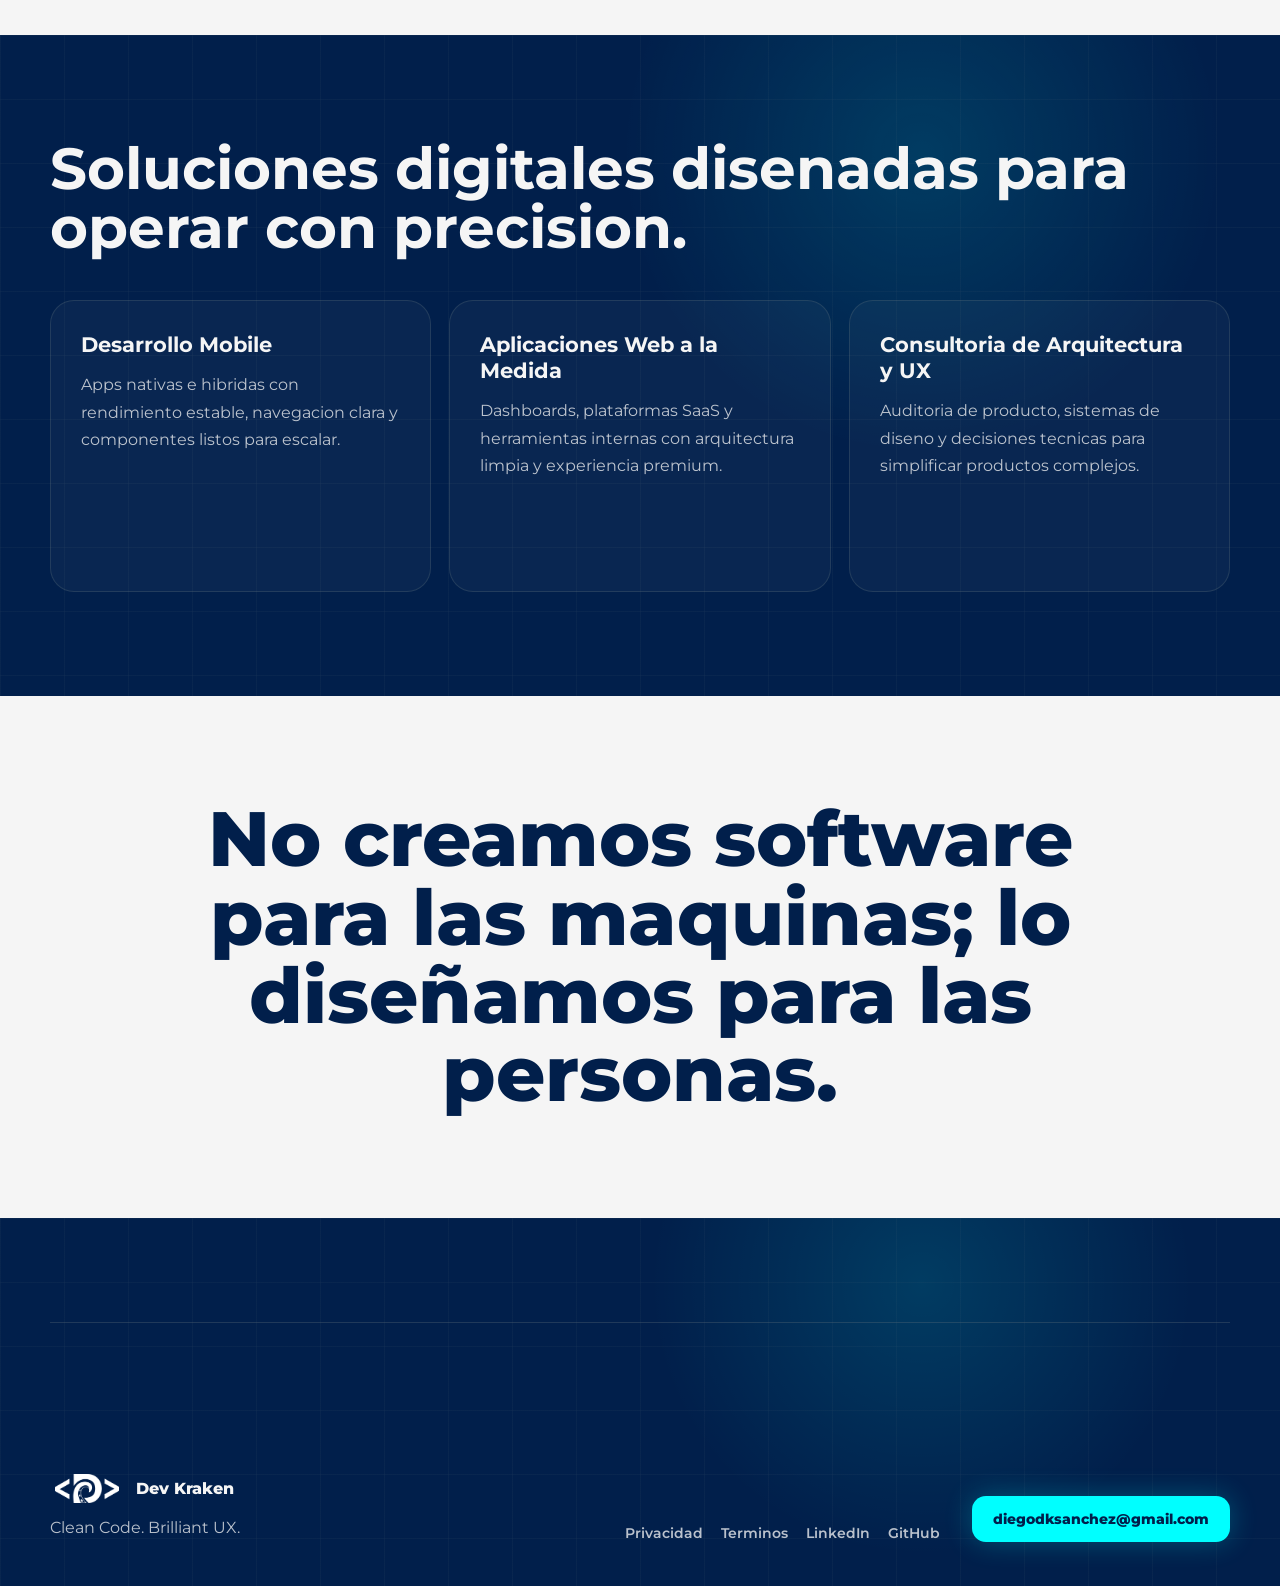
==== commit 90eb5069: "Agregar la ene" ====
--- a/index.html
+++ b/index.html
@@ -134,7 +134,7 @@
       </section>
 
       <section class="manifesto section-light">
-        <p>No creamos software para las maquinas; lo disenamos para las personas.</p>
+        <p>No creamos software para las maquinas; lo diseñamos para las personas.</p>
       </section>
     </main>
 
--- a/styles.css
+++ b/styles.css
@@ -239,6 +239,41 @@
   font-weight: 700;
 }
 
+.privacy-platform-nav {
+  width: fit-content;
+  max-width: 100%;
+  display: flex;
+  flex-wrap: wrap;
+  gap: 10px;
+  margin: 0 0 28px;
+  padding: 8px;
+  border: 1px solid rgba(0, 255, 255, 0.34);
+  border-radius: 18px;
+  background: rgba(245, 245, 245, 0.06);
+}
+
+.privacy-platform-nav a {
+  min-width: 112px;
+  min-height: 42px;
+  display: inline-flex;
+  align-items: center;
+  justify-content: center;
+  border-radius: 12px;
+  padding: 0 18px;
+  color: var(--off-white);
+  border: 1px solid rgba(245, 245, 245, 0.12);
+  font-size: 0.9rem;
+  font-weight: 800;
+  transition: border-color 180ms ease, background 180ms ease, color 180ms ease;
+}
+
+.privacy-platform-nav a:hover,
+.privacy-platform-nav a:focus-visible {
+  border-color: var(--cyan);
+  color: var(--cyan);
+  background: rgba(0, 255, 255, 0.08);
+}
+
 .hero-actions {
   display: flex;
   flex-wrap: wrap;
@@ -454,10 +489,25 @@
   line-height: 1.15;
 }
 
+.policy-block h3 {
+  margin: 26px 0 10px;
+  font-size: 1.04rem;
+  line-height: 1.35;
+}
+
 .policy-block p {
   margin-bottom: 14px;
   color: var(--slate);
   line-height: 1.8;
+}
+
+.platform-policy,
+.terms-block {
+  scroll-margin-top: 104px;
+}
+
+.terms-block h2 {
+  font-size: clamp(1.28rem, 2.4vw, 1.75rem);
 }
 
 .policy-block p:last-child {
@@ -504,6 +554,11 @@
   gap: 18px;
 }
 
+.philosophy .bento-grid {
+  grid-template-columns: minmax(0, 1fr);
+  gap: 16px;
+}
+
 .bento-card,
 .service-card {
   border: 1px solid var(--slate-soft);
@@ -520,6 +575,15 @@
   box-shadow: 0 18px 50px rgba(1, 31, 75, 0.08);
 }
 
+.philosophy .bento-card {
+  min-height: 0;
+  display: grid;
+  grid-template-columns: 64px minmax(180px, 0.36fr) minmax(0, 1fr);
+  align-items: center;
+  gap: 22px;
+  padding: 24px 30px;
+}
+
 .bento-card.featured {
   background: var(--deep-navy);
   color: var(--off-white);
@@ -539,6 +603,10 @@
   font-weight: 800;
 }
 
+.philosophy .card-icon {
+  margin-bottom: 0;
+}
+
 .featured .card-icon {
   color: var(--cyan);
   background: rgba(0, 255, 255, 0.08);
@@ -548,6 +616,10 @@
 .service-card h3 {
   margin-bottom: 14px;
   font-size: 1.34rem;
+}
+
+.philosophy .bento-card h3 {
+  margin-bottom: 0;
 }
 
 .bento-card p,
@@ -693,6 +765,16 @@
     min-height: 250px;
   }
 
+  .philosophy .bento-card {
+    min-height: 0;
+    grid-template-columns: 56px minmax(0, 1fr);
+    align-items: start;
+  }
+
+  .philosophy .bento-card p {
+    grid-column: 2;
+  }
+
   .footer-grid {
     align-items: start;
   }
@@ -726,6 +808,11 @@
     width: 100%;
   }
 
+  .privacy-platform-nav,
+  .privacy-platform-nav a {
+    width: 100%;
+  }
+
   .product-preview {
     min-height: 360px;
     border-radius: 22px;
@@ -739,6 +826,14 @@
   .preview-sidebar,
   .flow-panel {
     padding: 18px;
+  }
+
+  .philosophy .bento-card {
+    grid-template-columns: 1fr;
+  }
+
+  .philosophy .bento-card p {
+    grid-column: auto;
   }
 
   .flow-map {
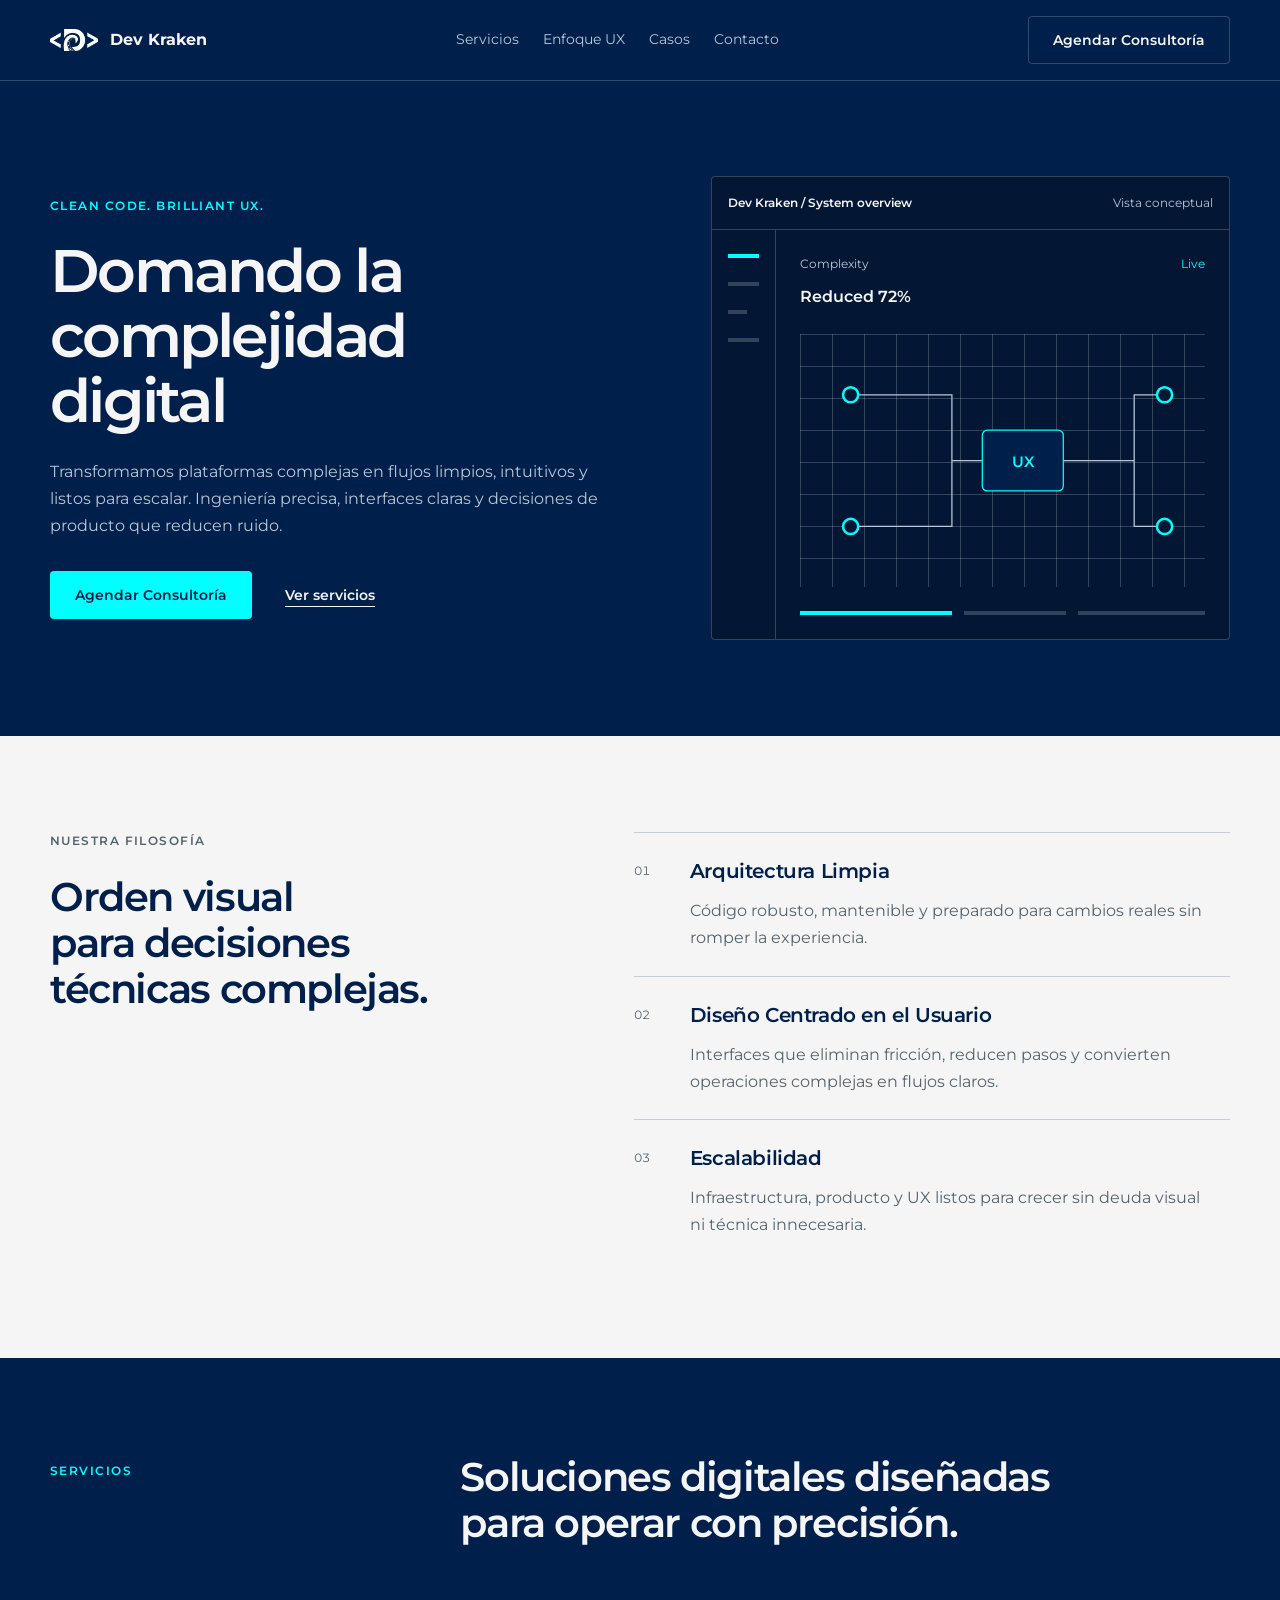
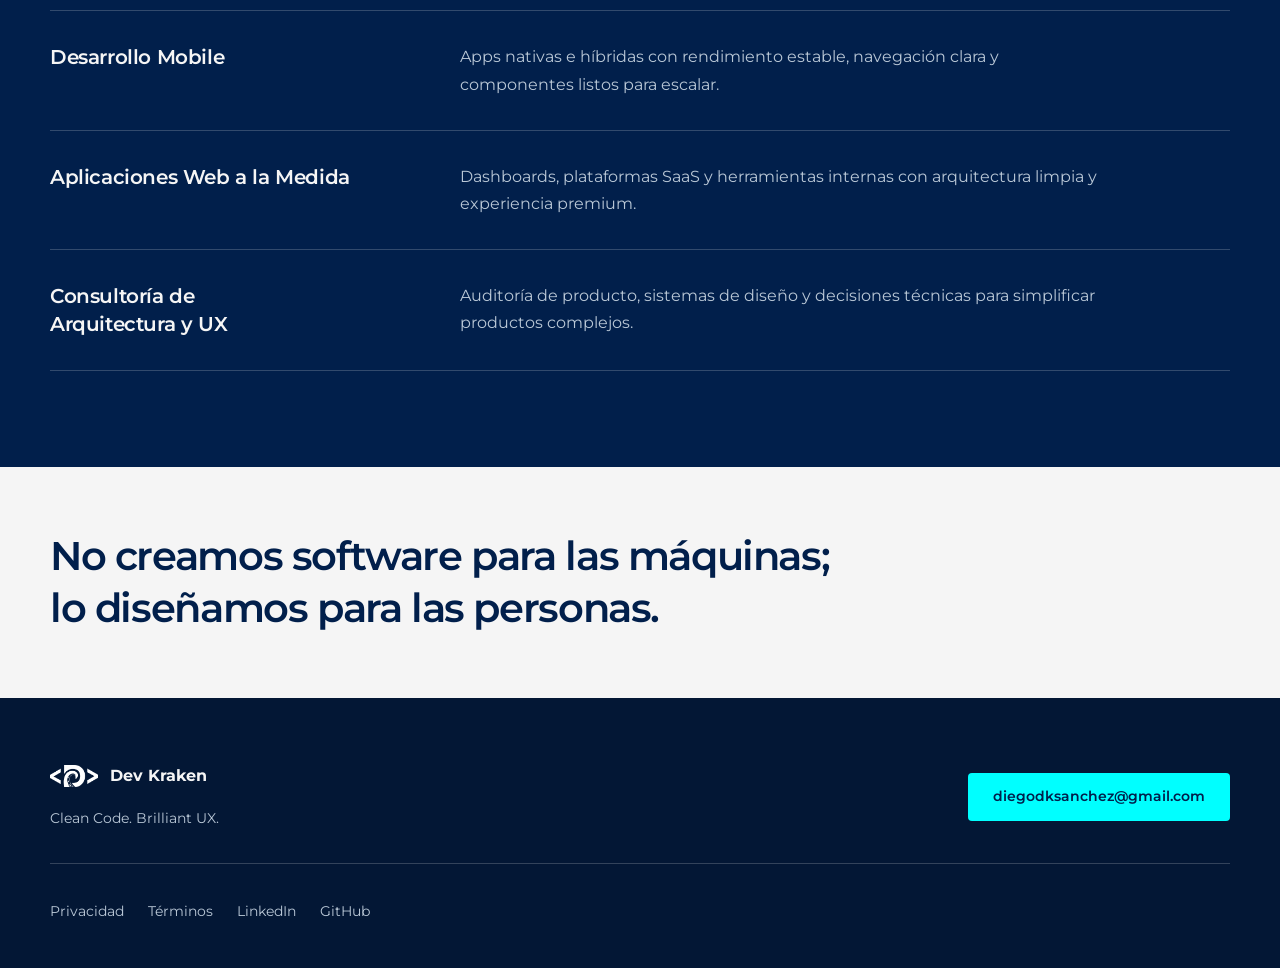
==== commit b647f800: "UI Update" ====
--- a/index.html
+++ b/index.html
@@ -11,12 +11,13 @@
     <link rel="preconnect" href="https://fonts.googleapis.com" />
     <link rel="preconnect" href="https://fonts.gstatic.com" crossorigin />
     <link
-      href="https://fonts.googleapis.com/css2?family=Montserrat:wght@400;500;600;700;800&display=swap"
+      href="https://fonts.googleapis.com/css2?family=Montserrat:wght@400;600;700&display=swap"
       rel="stylesheet"
     />
     <link rel="stylesheet" href="styles.css" />
   </head>
   <body>
+    <a class="skip-link" href="#top">Saltar al contenido</a>
     <header class="site-header" data-header>
       <nav class="navbar" aria-label="Principal">
         <a class="brand" href="index.html#top" aria-label="Dev Kraken inicio">
@@ -29,30 +30,30 @@
           <a href="#casos">Casos</a>
           <a href="#contacto">Contacto</a>
         </div>
-        <a class="btn btn-primary nav-cta" href="#contacto">Agendar Consultoria</a>
+        <a class="btn btn-primary nav-cta" href="#contacto">Agendar Consultoría</a>
       </nav>
     </header>
 
-    <main id="top">
+    <main id="top" tabindex="-1">
       <section class="hero section-dark">
         <div class="hero-grid">
           <div class="hero-copy">
+            <p class="eyebrow">Clean Code. Brilliant UX.</p>
             <h1>Domando la complejidad digital</h1>
             <p class="hero-text">
               Transformamos plataformas complejas en flujos limpios, intuitivos y listos para escalar.
-              Ingenieria precisa, interfaces claras y decisiones de producto que reducen ruido.
+              Ingeniería precisa, interfaces claras y decisiones de producto que reducen ruido.
             </p>
             <div class="hero-actions" aria-label="Acciones principales">
-              <a class="btn btn-primary" href="#contacto">Agendar Consultoria</a>
+              <a class="btn btn-primary" href="#contacto">Agendar Consultoría</a>
               <a class="btn btn-secondary" href="#servicios">Ver servicios</a>
             </div>
           </div>
 
-          <div class="product-preview" aria-label="Mockup abstracto de interfaz de software">
+          <div class="product-preview" role="img" aria-label="Vista conceptual de una interfaz de software con un flujo simplificado">
             <div class="preview-topbar">
-              <span></span>
-              <span></span>
-              <span></span>
+              <span class="preview-title">Dev Kraken / System overview</span>
+              <span class="preview-caption">Vista conceptual</span>
             </div>
             <div class="preview-body">
               <aside class="preview-sidebar">
@@ -70,13 +71,12 @@
                   <span class="status-pill">Live</span>
                 </div>
                 <div class="flow-map">
-                  <span class="node node-a"></span>
-                  <span class="node node-b"></span>
-                  <span class="node node-c"></span>
-                  <span class="node node-d"></span>
-                  <span class="connector connector-a"></span>
-                  <span class="connector connector-b"></span>
-                  <span class="connector connector-c"></span>
+                  <svg viewBox="0 0 320 200" aria-hidden="true" focusable="false">
+                    <path class="flow-line" d="M40 48H120V100H200M40 152H120V100M200 100H264V48H288M200 100H264V152H288" />
+                    <g class="flow-node"><circle cx="40" cy="48" r="6" /><circle cx="40" cy="152" r="6" /><circle cx="288" cy="48" r="6" /><circle cx="288" cy="152" r="6" /></g>
+                    <rect class="flow-core" x="144" y="76" width="64" height="48" rx="4" />
+                    <text x="176" y="105" text-anchor="middle">UX</text>
+                  </svg>
                 </div>
                 <div class="timeline">
                   <span></span>
@@ -90,51 +90,54 @@
       </section>
 
       <section class="section-light philosophy" id="enfoque">
-        <div class="section-heading">
-          <p class="eyebrow dark">Nuestra filosofia</p>
-          <h2>Orden visual para decisiones tecnicas complejas.</h2>
-        </div>
-        <div class="bento-grid">
-          <article class="bento-card">
-            <span class="card-icon">01</span>
-            <h3>Arquitectura Limpia</h3>
-            <p>Codigo robusto, mantenible y preparado para cambios reales sin romper la experiencia.</p>
-          </article>
-          <article class="bento-card featured">
-            <span class="card-icon">02</span>
-            <h3>Diseno Centrado en el Usuario</h3>
-            <p>Interfaces que eliminan friccion, reducen pasos y convierten operaciones complejas en flujos claros.</p>
-          </article>
-          <article class="bento-card">
-            <span class="card-icon">03</span>
-            <h3>Escalabilidad</h3>
-            <p>Infraestructura, producto y UX listos para crecer sin deuda visual ni tecnica innecesaria.</p>
-          </article>
+        <div class="philosophy-layout" data-reveal>
+          <div class="section-heading">
+            <p class="eyebrow dark">Nuestra filosofía</p>
+            <h2>Orden visual para decisiones técnicas complejas.</h2>
+          </div>
+          <div class="principles">
+            <article class="principle">
+              <span class="principle-number">01</span>
+              <h3>Arquitectura Limpia</h3>
+              <p>Código robusto, mantenible y preparado para cambios reales sin romper la experiencia.</p>
+            </article>
+            <article class="principle">
+              <span class="principle-number">02</span>
+              <h3>Diseño Centrado en el Usuario</h3>
+              <p>Interfaces que eliminan fricción, reducen pasos y convierten operaciones complejas en flujos claros.</p>
+            </article>
+            <article class="principle">
+              <span class="principle-number">03</span>
+              <h3>Escalabilidad</h3>
+              <p>Infraestructura, producto y UX listos para crecer sin deuda visual ni técnica innecesaria.</p>
+            </article>
+          </div>
         </div>
       </section>
 
       <section class="section-dark services" id="servicios">
-        <div class="section-heading align-left">
-          <h2>Soluciones digitales disenadas para operar con precision.</h2>
+        <div class="section-heading" data-reveal>
+          <p class="eyebrow">Servicios</p>
+          <h2>Soluciones digitales diseñadas para operar con precisión.</h2>
         </div>
-        <div class="service-grid" id="casos">
-          <article class="service-card">
+        <div class="service-list" id="casos" data-reveal>
+          <article class="service-row">
             <h3>Desarrollo Mobile</h3>
-            <p>Apps nativas e hibridas con rendimiento estable, navegacion clara y componentes listos para escalar.</p>
+            <p>Apps nativas e híbridas con rendimiento estable, navegación clara y componentes listos para escalar.</p>
           </article>
-          <article class="service-card">
+          <article class="service-row">
             <h3>Aplicaciones Web a la Medida</h3>
             <p>Dashboards, plataformas SaaS y herramientas internas con arquitectura limpia y experiencia premium.</p>
           </article>
-          <article class="service-card">
-            <h3>Consultoria de Arquitectura y UX</h3>
-            <p>Auditoria de producto, sistemas de diseno y decisiones tecnicas para simplificar productos complejos.</p>
+          <article class="service-row">
+            <h3>Consultoría de Arquitectura y UX</h3>
+            <p>Auditoría de producto, sistemas de diseño y decisiones técnicas para simplificar productos complejos.</p>
           </article>
         </div>
       </section>
 
       <section class="manifesto section-light">
-        <p>No creamos software para las maquinas; lo diseñamos para las personas.</p>
+        <p data-reveal>No creamos software para las máquinas; lo diseñamos para las personas.</p>
       </section>
     </main>
 
@@ -147,13 +150,13 @@
           </a>
           <p>Clean Code. Brilliant UX.</p>
         </div>
+        <a class="btn btn-primary" href="mailto:diegodksanchez@gmail.com">diegodksanchez@gmail.com</a>
         <div class="footer-links">
           <a href="privacy.html">Privacidad</a>
-          <a href="#">Terminos</a>
+          <a href="#">Términos</a>
           <a href="#">LinkedIn</a>
           <a href="#">GitHub</a>
         </div>
-        <a class="btn btn-primary" href="mailto:diegodksanchez@gmail.com">diegodksanchez@gmail.com</a>
       </div>
     </footer>
 
--- a/styles.css
+++ b/styles.css
@@ -3,864 +3,704 @@
   --deep-navy-2: #031735;
   --cyan: #00ffff;
   --off-white: #f5f5f5;
-  --slate: #62727b;
-  --slate-soft: rgba(98, 114, 123, 0.28);
-  --white-muted: rgba(245, 245, 245, 0.76);
-  --shadow-cyan: 0 0 28px rgba(0, 255, 255, 0.24);
+  --slate: #53636e;
+  --slate-soft: rgba(1, 31, 75, 0.18);
+  --white-muted: #b9c7d6;
+  --line-dark: rgba(245, 245, 245, 0.2);
+  --space-1: 4px;
+  --space-2: 8px;
+  --space-3: 12px;
+  --space-4: 16px;
+  --space-6: 24px;
+  --space-8: 32px;
+  --space-12: 48px;
+  --space-16: 64px;
+  --space-24: 96px;
+  --page-width: 1180px;
+  --gutter: var(--space-8);
+  --header-offset: 96px;
+  --type-display: clamp(2.5rem, 4.7vw, 4.5rem);
+  --type-heading: clamp(2rem, 3.1vw, 3rem);
+  --type-subheading: 1.25rem;
+  --type-body: 1rem;
+  --type-support: 0.875rem;
+  --type-label: 0.75rem;
+  --motion-ui: 180ms;
+  --motion-reveal: 400ms;
+  --ease-out: cubic-bezier(0.22, 1, 0.36, 1);
 }
 
 * {
   box-sizing: border-box;
 }
-
 html {
   scroll-behavior: smooth;
-}
-
+  scroll-padding-top: var(--header-offset);
+}
 body {
   margin: 0;
   font-family: "Montserrat", Arial, sans-serif;
+  font-size: var(--type-body);
+  line-height: 1.7;
   color: var(--off-white);
   background: var(--deep-navy);
 }
-
 a {
   color: inherit;
   text-decoration: none;
 }
-
+a:focus-visible {
+  outline: 2px solid currentColor;
+  outline-offset: 4px;
+}
+h1, h2, h3, p {
+  margin: 0;
+}
+h1, h2, h3 {
+  font-weight: 600;
+  text-wrap: balance;
+}
+h1 {
+  font-size: var(--type-display);
+  line-height: 1.08;
+  letter-spacing: -0.045em;
+}
+h2 {
+  font-size: var(--type-heading);
+  line-height: 1.16;
+  letter-spacing: -0.035em;
+}
+h3 {
+  font-size: var(--type-subheading);
+  line-height: 1.4;
+  letter-spacing: -0.02em;
+}
+main:focus {
+  outline: none;
+}
+
+.skip-link {
+  position: fixed;
+  top: var(--space-3);
+  left: var(--space-4);
+  z-index: 20;
+  padding: var(--space-3) var(--space-4);
+  color: var(--deep-navy);
+  background: var(--cyan);
+  transform: translateY(-160%);
+}
+.skip-link:focus {
+  transform: none;
+}
 .site-header {
   position: fixed;
   inset: 0 0 auto;
   z-index: 10;
-  border-bottom: 1px solid rgba(245, 245, 245, 0.08);
-  background: rgba(1, 31, 75, 0.72);
-  backdrop-filter: blur(18px);
-  transition: box-shadow 220ms ease, background 220ms ease;
-}
-
+  background: var(--deep-navy);
+  border-bottom: 1px solid var(--line-dark);
+  transition: background-color var(--motion-ui) ease-out;
+}
 .site-header.is-scrolled {
-  background: rgba(1, 31, 75, 0.9);
-  box-shadow: 0 18px 50px rgba(0, 0, 0, 0.22);
-}
-
+  background: var(--deep-navy-2);
+}
+.navbar, .hero-grid, .philosophy-layout, .services > .section-heading,
+.service-list, .manifesto p, .footer-grid {
+  width: min(var(--page-width), calc(100% - var(--gutter) * 2));
+  margin-inline: auto;
+}
 .navbar {
-  width: min(1180px, calc(100% - 32px));
-  min-height: 76px;
-  margin: 0 auto;
+  min-height: 80px;
   display: flex;
   align-items: center;
   justify-content: space-between;
-  gap: 24px;
-}
-
+  gap: var(--space-6);
+}
 .brand {
   display: inline-flex;
   align-items: center;
-  gap: 12px;
-  font-weight: 800;
-  letter-spacing: 0;
-}
-
+  gap: var(--space-3);
+  font-weight: 700;
+  white-space: nowrap;
+}
 .brand-mark {
-  width: 74px;
-  height: 52px;
+  width: 48px;
   display: grid;
   place-items: center;
-  border-radius: 10px;
-  padding: 5px;
-}
-
+  flex-shrink: 0;
+}
 .brand-mark img {
   display: block;
   width: 100%;
   height: auto;
 }
-
 .nav-links {
   display: flex;
   align-items: center;
-  gap: 28px;
+  gap: var(--space-6);
+}
+.nav-links a, .footer-links a {
+  display: inline-flex;
+  align-items: center;
+  min-height: 48px;
   color: var(--white-muted);
-  font-size: 0.9rem;
+  font-size: var(--type-support);
+  text-decoration: underline;
+  text-decoration-color: transparent;
+  text-underline-offset: 6px;
+  transition: color var(--motion-ui) ease-out, text-decoration-color var(--motion-ui) ease-out;
+}
+.nav-links a:hover, .footer-links a:hover {
+  color: var(--off-white);
+  text-decoration-color: var(--cyan);
+}
+.btn {
+  min-height: 48px;
+  display: inline-flex;
+  align-items: center;
+  justify-content: center;
+  padding: var(--space-3) var(--space-6);
+  border: 1px solid transparent;
+  border-radius: 4px;
+  font-size: var(--type-support);
   font-weight: 600;
-}
-
-.nav-links a {
-  transition: color 180ms ease;
-}
-
-.nav-links a:hover,
-.nav-links a:focus-visible {
+  line-height: 1.5;
+  transition: background-color var(--motion-ui) ease-out, color var(--motion-ui) ease-out,
+  border-color var(--motion-ui) ease-out;
+}
+.btn-primary {
+  background: var(--cyan);
+  color: var(--deep-navy);
+}
+.btn-primary:hover {
+  background: #b3ffff;
+}
+.btn-primary:focus-visible {
+  outline-color: var(--cyan);
+}
+.nav-cta {
+  background: transparent;
+  color: var(--off-white);
+  border-color: var(--line-dark);
+}
+.nav-cta:hover {
+  background: transparent;
+  border-color: var(--cyan);
   color: var(--cyan);
 }
-
-.btn {
-  min-height: 46px;
-  display: inline-flex;
-  align-items: center;
-  justify-content: center;
-  border-radius: 14px;
-  padding: 0 20px;
-  border: 1px solid transparent;
-  font-weight: 800;
-  font-size: 0.9rem;
-  transition: transform 180ms ease, border-color 180ms ease, box-shadow 180ms ease, background 180ms ease;
-}
-
-.btn:hover,
-.btn:focus-visible {
-  transform: translateY(-2px);
-}
-
-.btn:focus-visible,
-.nav-links a:focus-visible,
-.footer-links a:focus-visible {
-  outline: 2px solid var(--cyan);
-  outline-offset: 4px;
-}
-
-.btn-primary {
-  color: var(--deep-navy);
-  background: var(--cyan);
-  box-shadow: var(--shadow-cyan);
-}
-
-.btn-primary:hover,
-.btn-primary:focus-visible {
-  box-shadow: 0 0 38px rgba(0, 255, 255, 0.4);
-}
-
 .btn-secondary {
   color: var(--off-white);
-  border-color: rgba(98, 114, 123, 0.72);
-  background: rgba(245, 245, 245, 0.03);
-}
-
-.btn-secondary:hover,
-.btn-secondary:focus-visible {
-  border-color: var(--cyan);
+  padding-inline: var(--space-2);
+  text-decoration: underline;
+  text-underline-offset: 6px;
+}
+.btn-secondary:hover {
   color: var(--cyan);
 }
-
-.section-dark,
-.section-light {
-  position: relative;
-  overflow: hidden;
-}
-
 .section-dark {
-  background:
-    linear-gradient(rgba(98, 114, 123, 0.08) 1px, transparent 1px),
-    linear-gradient(90deg, rgba(98, 114, 123, 0.08) 1px, transparent 1px),
-    radial-gradient(circle at 72% 18%, rgba(0, 255, 255, 0.13), transparent 28%),
-    var(--deep-navy);
-  background-size: 64px 64px, 64px 64px, auto, auto;
-}
-
+  background: var(--deep-navy);
+}
 .section-light {
   color: var(--deep-navy);
   background: var(--off-white);
 }
-
-.hero {
-  min-height: 100vh;
-  padding: 136px 0 92px;
-  display: grid;
-  align-items: center;
-}
-
-.privacy-hero {
-  padding: 148px 0 72px;
-}
-
-.hero-grid {
-  width: min(1180px, calc(100% - 32px));
-  margin: 0 auto;
-  display: grid;
-  grid-template-columns: minmax(0, 1fr) minmax(360px, 0.92fr);
-  align-items: center;
-  gap: 64px;
-}
-
-.hero-copy {
-  max-width: 680px;
-}
-
-.privacy-shell {
-  width: min(920px, calc(100% - 32px));
-  margin: 0 auto;
-}
-
 .eyebrow {
-  margin: 0 0 18px;
+  margin-bottom: var(--space-6);
   color: var(--cyan);
-  font-size: 0.78rem;
-  font-weight: 800;
+  font-size: var(--type-label);
+  font-weight: 600;
+  line-height: 1.5;
   text-transform: uppercase;
   letter-spacing: 0.12em;
 }
-
 .eyebrow.dark {
   color: var(--slate);
 }
 
-h1,
-h2,
-h3,
-p {
-  margin-top: 0;
-}
-
-h1 {
-  max-width: 760px;
-  margin-bottom: 24px;
-  font-size: clamp(3.3rem, 8vw, 6.8rem);
-  line-height: 0.92;
-  letter-spacing: 0;
-}
-
+/* Hero: one message, one action, one supporting technical illustration. */
+.hero {
+  padding-block: calc(80px + var(--space-24)) var(--space-24);
+}
+.hero-grid {
+  display: grid;
+  grid-template-columns: minmax(0, 1.15fr) minmax(0, 1fr);
+  align-items: center;
+  gap: var(--space-16);
+}
+.hero-copy h1 {
+  max-width: 13ch;
+}
 .hero-text {
-  max-width: 610px;
-  margin-bottom: 34px;
+  max-width: 52ch;
+  margin-top: var(--space-6);
   color: var(--white-muted);
-  font-size: clamp(1.03rem, 1.8vw, 1.24rem);
-  line-height: 1.78;
-}
-
-.privacy-hero .hero-text {
-  max-width: 760px;
-}
-
-.privacy-updated {
-  margin: 0;
-  color: var(--white-muted);
-  font-size: 0.95rem;
-  font-weight: 700;
-}
-
-.privacy-platform-nav {
-  width: fit-content;
-  max-width: 100%;
+}
+.hero-actions {
+  display: flex;
+  align-items: center;
+  flex-wrap: wrap;
+  gap: var(--space-6);
+  margin-top: var(--space-8);
+}
+.product-preview {
+  border: 1px solid var(--line-dark);
+  border-radius: 4px;
+  background: var(--deep-navy-2);
+}
+.preview-topbar {
   display: flex;
   flex-wrap: wrap;
-  gap: 10px;
-  margin: 0 0 28px;
-  padding: 8px;
-  border: 1px solid rgba(0, 255, 255, 0.34);
-  border-radius: 18px;
-  background: rgba(245, 245, 245, 0.06);
-}
-
-.privacy-platform-nav a {
-  min-width: 112px;
-  min-height: 42px;
-  display: inline-flex;
-  align-items: center;
-  justify-content: center;
-  border-radius: 12px;
-  padding: 0 18px;
-  color: var(--off-white);
-  border: 1px solid rgba(245, 245, 245, 0.12);
-  font-size: 0.9rem;
-  font-weight: 800;
-  transition: border-color 180ms ease, background 180ms ease, color 180ms ease;
-}
-
-.privacy-platform-nav a:hover,
-.privacy-platform-nav a:focus-visible {
-  border-color: var(--cyan);
-  color: var(--cyan);
-  background: rgba(0, 255, 255, 0.08);
-}
-
-.hero-actions {
-  display: flex;
-  flex-wrap: wrap;
-  gap: 14px;
-}
-
-.product-preview {
-  min-height: 492px;
-  border: 1px solid rgba(98, 114, 123, 0.5);
-  border-radius: 28px;
-  background: linear-gradient(145deg, rgba(245, 245, 245, 0.1), rgba(245, 245, 245, 0.035));
-  box-shadow: 0 24px 80px rgba(0, 0, 0, 0.32), inset 0 1px 0 rgba(245, 245, 245, 0.16);
-  transform: perspective(1200px) rotateY(-7deg) rotateX(3deg);
-  animation: previewFloat 7s ease-in-out infinite;
-}
-
-.preview-topbar {
-  height: 58px;
-  display: flex;
-  align-items: center;
-  gap: 8px;
-  padding: 0 22px;
-  border-bottom: 1px solid rgba(98, 114, 123, 0.34);
-}
-
-.preview-topbar span {
-  width: 10px;
-  height: 10px;
-  border-radius: 50%;
-  background: rgba(245, 245, 245, 0.42);
-}
-
+  justify-content: space-between;
+  gap: var(--space-2);
+  padding: var(--space-4);
+  border-bottom: 1px solid var(--line-dark);
+  font-size: var(--type-label);
+}
+.preview-title {
+  font-weight: 600;
+}
+.preview-caption {
+  color: var(--white-muted);
+}
 .preview-body {
   display: grid;
-  grid-template-columns: 96px 1fr;
-  min-height: 432px;
-}
-
+  grid-template-columns: 64px minmax(0, 1fr);
+}
 .preview-sidebar {
-  padding: 24px 18px;
-  border-right: 1px solid rgba(98, 114, 123, 0.28);
-}
-
+  padding: var(--space-6) var(--space-4);
+  border-right: 1px solid var(--line-dark);
+}
 .sidebar-item {
-  height: 12px;
-  margin-bottom: 22px;
-  border-radius: 99px;
-  background: rgba(245, 245, 245, 0.18);
-}
-
+  height: 4px;
+  margin-bottom: var(--space-6);
+  background: var(--line-dark);
+}
 .sidebar-item.short {
-  width: 62%;
-}
-
+  width: 60%;
+}
 .sidebar-item.active {
   background: var(--cyan);
-  box-shadow: var(--shadow-cyan);
-}
-
+}
 .flow-panel {
-  padding: 28px;
-}
-
+  padding: var(--space-6);
+}
 .metric-row {
   display: flex;
   justify-content: space-between;
-  gap: 18px;
-  align-items: flex-start;
-  margin-bottom: 34px;
-}
-
+  align-items: start;
+  gap: var(--space-4);
+}
 .metric-label {
   display: block;
-  margin-bottom: 8px;
   color: var(--white-muted);
-  font-size: 0.78rem;
-  font-weight: 700;
-}
-
+  font-size: var(--type-label);
+  margin-bottom: var(--space-2);
+}
 .metric-row strong {
-  font-size: 1.18rem;
-}
-
+  font-size: var(--type-body);
+  font-weight: 600;
+}
 .status-pill {
-  border: 1px solid rgba(0, 255, 255, 0.45);
-  border-radius: 999px;
-  padding: 8px 12px;
   color: var(--cyan);
-  font-size: 0.75rem;
-  font-weight: 800;
-}
-
+  font-size: var(--type-label);
+}
 .flow-map {
-  position: relative;
-  height: 232px;
-  border: 1px solid rgba(98, 114, 123, 0.28);
-  border-radius: 22px;
-  background:
-    linear-gradient(rgba(98, 114, 123, 0.12) 1px, transparent 1px),
-    linear-gradient(90deg, rgba(98, 114, 123, 0.12) 1px, transparent 1px);
-  background-size: 36px 36px;
-}
-
-.node,
-.connector {
-  position: absolute;
+  margin-block: var(--space-6);
+  background: linear-gradient(var(--line-dark) 1px, transparent 1px), linear-gradient(90deg, var(--line-dark) 1px, transparent 1px);
+  background-size: 32px 32px;
+}
+.flow-map svg {
   display: block;
-}
-
-.node {
-  width: 18px;
-  height: 18px;
-  border: 3px solid var(--cyan);
-  border-radius: 50%;
-  background: var(--deep-navy);
-  box-shadow: var(--shadow-cyan);
-}
-
-.node-a {
-  top: 42px;
-  left: 40px;
-}
-
-.node-b {
-  top: 96px;
-  left: 43%;
-}
-
-.node-c {
-  right: 58px;
-  top: 54px;
-}
-
-.node-d {
-  right: 84px;
-  bottom: 42px;
-}
-
-.connector {
-  height: 2px;
-  transform-origin: left center;
-  background: linear-gradient(90deg, transparent, var(--cyan), transparent);
-  opacity: 0.9;
-  animation: pulseLine 2.8s ease-in-out infinite;
-}
-
-.connector-a {
-  width: 42%;
-  top: 68px;
-  left: 57px;
-  transform: rotate(14deg);
-}
-
-.connector-b {
-  width: 30%;
-  top: 102px;
-  left: 46%;
-  transform: rotate(-17deg);
-  animation-delay: 350ms;
-}
-
-.connector-c {
-  width: 34%;
-  right: 74px;
-  bottom: 78px;
-  transform: rotate(138deg);
-  animation-delay: 700ms;
-}
-
+  width: 100%;
+  height: auto;
+}
+.flow-line {
+  stroke: var(--white-muted);
+  fill: none;
+  stroke-width: 1;
+}
+.flow-node {
+  fill: var(--deep-navy-2);
+  stroke: var(--cyan);
+  stroke-width: 2;
+}
+.flow-core {
+  fill: var(--deep-navy);
+  stroke: var(--cyan);
+}
+.flow-map text {
+  fill: var(--cyan);
+  font: 600 12px "Montserrat", Arial, sans-serif;
+}
 .timeline {
   display: grid;
   grid-template-columns: 1.2fr 0.8fr 1fr;
-  gap: 12px;
-  margin-top: 20px;
-}
-
+  gap: var(--space-3);
+}
 .timeline span {
-  height: 10px;
-  border-radius: 99px;
-  background: rgba(245, 245, 245, 0.16);
-}
-
+  height: 4px;
+  background: var(--line-dark);
+}
 .timeline span:first-child {
-  background: rgba(0, 255, 255, 0.7);
-}
-
-.philosophy,
-.services,
-.manifesto,
-.privacy-content,
+  background: var(--cyan);
+}
+
+/* Open columns and ruled rows replace nested cards. */
+.philosophy {
+  padding-block: var(--space-24);
+}
+.philosophy-layout {
+  display: grid;
+  grid-template-columns: minmax(0, 0.9fr) minmax(0, 1.1fr);
+  gap: var(--space-24);
+}
+.section-heading h2 {
+  max-width: 20ch;
+}
+.principle {
+  display: grid;
+  grid-template-columns: 32px minmax(0, 1fr);
+  column-gap: var(--space-6);
+  row-gap: var(--space-3);
+  padding-block: var(--space-6);
+  border-top: 1px solid var(--slate-soft);
+}
+.principle-number {
+  color: var(--slate);
+  font-size: var(--type-label);
+  padding-top: var(--space-1);
+  font-variant-numeric: tabular-nums;
+}
+.principle p {
+  grid-column: 2;
+  color: var(--slate);
+  max-width: 48ch;
+}
+.services {
+  padding-block: var(--space-24);
+}
+.services > .section-heading {
+  display: grid;
+  grid-template-columns: minmax(0, 0.45fr) minmax(0, 1fr);
+  gap: var(--space-16);
+  margin-bottom: var(--space-16);
+}
+.services .eyebrow {
+  padding-top: var(--space-2);
+}
+.services .section-heading h2 {
+  max-width: 26ch;
+}
+.service-row {
+  display: grid;
+  grid-template-columns: minmax(0, 0.45fr) minmax(0, 1fr);
+  gap: var(--space-16);
+  padding-block: var(--space-8);
+  border-top: 1px solid var(--line-dark);
+}
+.service-row:last-child {
+  border-bottom: 1px solid var(--line-dark);
+}
+.service-row h3 {
+  max-width: 24ch;
+}
+.service-row p {
+  color: var(--white-muted);
+  max-width: 58ch;
+}
+.manifesto {
+  padding-block: var(--space-16);
+}
+.manifesto p {
+  max-width: 32ch;
+  margin-left: max(var(--gutter), calc((100% - var(--page-width)) / 2));
+  font-size: var(--type-heading);
+  line-height: 1.3;
+  letter-spacing: -0.035em;
+  font-weight: 600;
+  text-wrap: balance;
+}
 .footer {
-  padding: 104px 0;
-}
-
+  padding-block: var(--space-16) var(--space-8);
+  background: var(--deep-navy-2);
+}
+.footer-grid {
+  display: grid;
+  grid-template-columns: minmax(0, 1fr) auto;
+  align-items: center;
+  gap: var(--space-8);
+}
+.footer p {
+  margin-top: var(--space-3);
+  color: var(--white-muted);
+  font-size: var(--type-support);
+}
+.footer .btn {
+  overflow-wrap: anywhere;
+  text-align: center;
+}
+.footer-links {
+  display: flex;
+  flex-wrap: wrap;
+  gap: var(--space-6);
+  grid-column: 1 / -1;
+  border-top: 1px solid var(--line-dark);
+  padding-top: var(--space-6);
+}
+/* The policy page uses the same primitives and keeps its content and anchors. */
+.privacy-hero {
+  padding-block: calc(80px + var(--space-16)) var(--space-16);
+}
+.privacy-shell {
+  width: min(800px, calc(100% - var(--gutter) * 2));
+  margin-inline: auto;
+}
+.privacy-hero h1 {
+  max-width: 18ch;
+}
+.privacy-hero .hero-text {
+  max-width: 64ch;
+}
+.privacy-platform-nav {
+  display: flex;
+  flex-wrap: wrap;
+  gap: var(--space-3);
+  margin-block: var(--space-8) var(--space-6);
+}
+.privacy-platform-nav a {
+  min-height: 48px;
+  min-width: 96px;
+  display: inline-flex;
+  align-items: center;
+  justify-content: center;
+  border: 1px solid var(--line-dark);
+  border-radius: 4px;
+  padding: var(--space-3) var(--space-6);
+  font-size: var(--type-support);
+  font-weight: 600;
+  transition: border-color var(--motion-ui) ease-out, color var(--motion-ui) ease-out;
+}
+.privacy-platform-nav a:hover {
+  border-color: var(--cyan);
+  color: var(--cyan);
+}
+.privacy-updated {
+  color: var(--white-muted);
+  font-size: var(--type-support);
+}
+.privacy-content {
+  padding-block: var(--space-16);
+}
 .privacy-content .privacy-shell {
   display: grid;
-  gap: 30px;
-}
-
+  gap: var(--space-12);
+}
 .policy-block {
   border-bottom: 1px solid var(--slate-soft);
-  padding-bottom: 30px;
-}
-
+  padding-bottom: var(--space-12);
+}
 .policy-block:last-child {
   border-bottom: 0;
   padding-bottom: 0;
 }
-
 .policy-block h2 {
-  margin-bottom: 14px;
-  font-size: clamp(1.45rem, 3vw, 2.2rem);
-  line-height: 1.15;
-}
-
+  font-size: clamp(1.5rem, 3vw, 2rem);
+  margin-bottom: var(--space-6);
+}
 .policy-block h3 {
-  margin: 26px 0 10px;
-  font-size: 1.04rem;
-  line-height: 1.35;
-}
-
+  margin-block: var(--space-8) var(--space-3);
+}
 .policy-block p {
-  margin-bottom: 14px;
+  margin-bottom: var(--space-4);
   color: var(--slate);
-  line-height: 1.8;
-}
-
-.platform-policy,
-.terms-block {
-  scroll-margin-top: 104px;
-}
-
-.terms-block h2 {
-  font-size: clamp(1.28rem, 2.4vw, 1.75rem);
-}
-
+}
 .policy-block p:last-child {
   margin-bottom: 0;
 }
-
 .policy-block a {
   color: var(--deep-navy);
-  font-weight: 800;
   text-decoration: underline;
-  text-decoration-color: rgba(0, 255, 255, 0.7);
-  text-decoration-thickness: 2px;
   text-underline-offset: 4px;
-}
-
-.section-heading {
-  width: min(900px, calc(100% - 32px));
-  margin: 0 auto 44px;
-  text-align: center;
-}
-
-.section-heading.align-left {
-  width: min(1180px, calc(100% - 32px));
-  text-align: left;
-}
-
-.section-heading h2 {
-  margin-bottom: 0;
-  font-size: clamp(2rem, 4.5vw, 4.1rem);
-  line-height: 1.02;
-  letter-spacing: 0;
-}
-
-.bento-grid,
-.service-grid,
-.footer-grid {
-  width: min(1180px, calc(100% - 32px));
-  margin: 0 auto;
-}
-
-.bento-grid {
-  display: grid;
-  grid-template-columns: repeat(3, minmax(0, 1fr));
-  gap: 18px;
-}
-
-.philosophy .bento-grid {
-  grid-template-columns: minmax(0, 1fr);
-  gap: 16px;
-}
-
-.bento-card,
-.service-card {
-  border: 1px solid var(--slate-soft);
-  border-radius: 24px;
-  padding: 30px;
-}
-
-.bento-card {
-  min-height: 310px;
-  display: flex;
-  flex-direction: column;
-  justify-content: flex-end;
-  background: #ffffff;
-  box-shadow: 0 18px 50px rgba(1, 31, 75, 0.08);
-}
-
-.philosophy .bento-card {
-  min-height: 0;
-  display: grid;
-  grid-template-columns: 64px minmax(180px, 0.36fr) minmax(0, 1fr);
-  align-items: center;
-  gap: 22px;
-  padding: 24px 30px;
-}
-
-.bento-card.featured {
-  background: var(--deep-navy);
-  color: var(--off-white);
-  box-shadow: 0 24px 80px rgba(1, 31, 75, 0.24);
-}
-
-.card-icon {
-  width: 48px;
-  height: 48px;
-  display: grid;
-  place-items: center;
-  margin-bottom: auto;
-  border-radius: 16px;
-  border: 1px solid rgba(0, 255, 255, 0.42);
-  color: var(--deep-navy);
-  background: rgba(0, 255, 255, 0.28);
-  font-weight: 800;
-}
-
-.philosophy .card-icon {
-  margin-bottom: 0;
-}
-
-.featured .card-icon {
-  color: var(--cyan);
-  background: rgba(0, 255, 255, 0.08);
-}
-
-.bento-card h3,
-.service-card h3 {
-  margin-bottom: 14px;
-  font-size: 1.34rem;
-}
-
-.philosophy .bento-card h3 {
-  margin-bottom: 0;
-}
-
-.bento-card p,
-.service-card p,
-.footer p {
-  margin-bottom: 0;
-  color: var(--slate);
-  line-height: 1.7;
-}
-
-.featured p,
-.service-card p,
-.footer p {
-  color: var(--white-muted);
-}
-
-.service-grid {
-  display: grid;
-  grid-template-columns: repeat(3, minmax(0, 1fr));
-  gap: 18px;
-}
-
-.service-card {
-  min-height: 292px;
-  background: rgba(245, 245, 245, 0.035);
-  transition: transform 180ms ease, border-color 180ms ease, background 180ms ease;
-}
-
-.service-card:hover {
-  transform: translateY(-6px);
-  border-color: rgba(0, 255, 255, 0.54);
-  background: rgba(245, 245, 245, 0.055);
-}
-
-.service-glyph {
-  width: 56px;
-  height: 56px;
-  margin-bottom: 58px;
-  border: 1px solid rgba(0, 255, 255, 0.58);
-  border-radius: 18px;
-  background:
-    linear-gradient(90deg, transparent 48%, rgba(0, 255, 255, 0.7) 49% 51%, transparent 52%),
-    linear-gradient(transparent 48%, rgba(0, 255, 255, 0.7) 49% 51%, transparent 52%);
-  box-shadow: var(--shadow-cyan);
-}
-
-.manifesto {
-  display: grid;
-  place-items: center;
-  min-height: 460px;
-}
-
-.manifesto p {
-  width: min(980px, calc(100% - 32px));
-  margin: 0 auto;
-  color: var(--deep-navy);
-  font-size: clamp(2.1rem, 6vw, 5.8rem);
-  font-weight: 800;
-  line-height: 1.02;
-  text-align: center;
-}
-
-.footer {
-  padding-bottom: 44px;
-}
-
-.footer-grid {
-  min-height: 220px;
-  display: grid;
-  grid-template-columns: 1fr auto auto;
-  align-items: end;
-  gap: 32px;
-  border-top: 1px solid rgba(98, 114, 123, 0.32);
-  padding-top: 42px;
-}
-
-.footer-links {
-  display: flex;
-  flex-wrap: wrap;
-  justify-content: flex-end;
-  gap: 18px;
-  color: var(--white-muted);
-  font-weight: 600;
-  font-size: 0.9rem;
-}
-
-.footer-links a:hover,
-.footer-links a:focus-visible {
-  color: var(--cyan);
-}
-
-@keyframes previewFloat {
-  0%,
-  100% {
-    transform: perspective(1200px) rotateY(-7deg) rotateX(3deg) translateY(0);
-  }
-  50% {
-    transform: perspective(1200px) rotateY(-5deg) rotateX(4deg) translateY(-12px);
-  }
-}
-
-@keyframes pulseLine {
-  0%,
-  100% {
-    opacity: 0.34;
-  }
-  50% {
-    opacity: 1;
-  }
-}
-
-@media (max-width: 980px) {
-  .nav-links {
-    display: none;
-  }
-
-  .hero {
-    padding-top: 118px;
-  }
-
-  .hero-grid,
-  .bento-grid,
-  .service-grid,
-  .footer-grid {
-    grid-template-columns: 1fr;
-  }
-
-  .hero-grid {
-    gap: 42px;
-  }
-
-  .product-preview {
-    min-height: 420px;
-    transform: none;
-  }
-
-  .preview-body {
-    min-height: 360px;
-  }
-
-  .bento-card,
-  .service-card {
-    min-height: 250px;
-  }
-
-  .philosophy .bento-card {
-    min-height: 0;
-    grid-template-columns: 56px minmax(0, 1fr);
-    align-items: start;
-  }
-
-  .philosophy .bento-card p {
-    grid-column: 2;
-  }
-
-  .footer-grid {
-    align-items: start;
-  }
-
-  .footer-links {
-    justify-content: flex-start;
-  }
-}
-
-@media (max-width: 640px) {
-  .navbar {
-    min-height: 70px;
-  }
-
+  overflow-wrap: anywhere;
+}
+
+/* Only groups below the hero reveal. No perpetual motion or per-item stagger. */
+.reveal-ready:not(.reveal-pending) {
+  transition: opacity var(--motion-reveal) var(--ease-out), transform var(--motion-reveal) var(--ease-out);
+}
+.reveal-pending {
+  opacity: 0;
+  transform: translateY(12px);
+}
+.reveal-ready:focus-within {
+  opacity: 1;
+  transform: none;
+  transition: none;
+}
+
+@media (max-width: 1000px) {
   .nav-cta {
     display: none;
   }
-
+  .hero-grid {
+    gap: var(--space-8);
+  }
+  .philosophy-layout {
+    gap: var(--space-12);
+  }
+  .flow-panel {
+    padding: var(--space-4);
+  }
+  .preview-body {
+    grid-template-columns: 48px minmax(0, 1fr);
+  }
+}
+
+@media (max-width: 760px) {
+  :root {
+    --gutter: var(--space-6);
+    --header-offset: 128px;
+  }
+  .navbar {
+    flex-wrap: wrap;
+    gap: 0;
+    padding-top: var(--space-3);
+  }
+  .navbar .brand {
+    min-height: 48px;
+  }
+  .nav-links {
+    width: 100%;
+    justify-content: space-between;
+    gap: var(--space-2);
+  }
+  .nav-links a {
+    font-size: var(--type-label);
+  }
   .hero {
-    min-height: auto;
-    padding-bottom: 72px;
-  }
-
-  h1 {
-    font-size: clamp(3rem, 16vw, 4.6rem);
-  }
-
-  .hero-actions,
-  .hero-actions .btn,
+    padding-block: calc(112px + var(--space-12)) var(--space-16);
+  }
+  .hero-grid {
+    grid-template-columns: minmax(0, 1fr);
+    gap: var(--space-12);
+  }
+  .hero-copy {
+    max-width: 560px;
+  }
+  .hero-copy h1 {
+    max-width: 15ch;
+  }
+  .product-preview {
+    width: 100%;
+    max-width: 480px;
+  }
+  .preview-body {
+    grid-template-columns: 48px minmax(0, 1fr);
+  }
+  .flow-map {
+    margin-block: var(--space-4);
+  }
+  .flow-map svg {
+    max-height: 160px;
+  }
+  .philosophy, .services {
+    padding-block: var(--space-16);
+  }
+  .philosophy-layout {
+    grid-template-columns: minmax(0, 1fr);
+    gap: var(--space-8);
+  }
+  .section-heading h2 {
+    max-width: 24ch;
+  }
+  .services > .section-heading {
+    display: block;
+    margin-bottom: var(--space-8);
+  }
+  .services .eyebrow {
+    padding-top: 0;
+  }
+  .service-row {
+    grid-template-columns: minmax(0, 1fr);
+    gap: var(--space-4);
+    padding-block: var(--space-6);
+  }
+  .service-row h3 {
+    max-width: none;
+  }
+  .manifesto {
+    padding-block: var(--space-12);
+  }
+  .footer {
+    padding-block: var(--space-12) var(--space-6);
+  }
+  .footer-grid {
+    grid-template-columns: minmax(0, 1fr);
+    gap: var(--space-6);
+  }
   .footer .btn {
-    width: 100%;
-  }
-
-  .privacy-platform-nav,
+    justify-self: start;
+    max-width: 100%;
+  }
+  .footer-links {
+    gap: var(--space-4);
+  }
+  .privacy-hero {
+    padding-top: calc(112px + var(--space-12));
+  }
+}
+
+@media (max-width: 380px) {
+  :root {
+    --gutter: var(--space-4);
+  }
+  .hero-actions {
+    align-items: stretch;
+    flex-direction: column;
+    gap: var(--space-3);
+  }
+  .hero-actions .btn-secondary {
+    align-self: start;
+  }
+  .principle {
+    column-gap: var(--space-4);
+  }
+  .footer .btn {
+    padding-inline: var(--space-3);
+    font-size: var(--type-label);
+  }
+  .privacy-platform-nav {
+    gap: var(--space-2);
+  }
   .privacy-platform-nav a {
-    width: 100%;
-  }
-
-  .product-preview {
-    min-height: 360px;
-    border-radius: 22px;
-  }
-
-  .preview-body {
-    grid-template-columns: 64px 1fr;
-    min-height: 300px;
-  }
-
-  .preview-sidebar,
-  .flow-panel {
-    padding: 18px;
-  }
-
-  .philosophy .bento-card {
-    grid-template-columns: 1fr;
-  }
-
-  .philosophy .bento-card p {
-    grid-column: auto;
-  }
-
-  .flow-map {
-    height: 180px;
-  }
-
-  .metric-row {
-    flex-direction: column;
-    margin-bottom: 20px;
-  }
-
-  .philosophy,
-  .services,
-  .manifesto,
-  .privacy-content,
-  .footer {
-    padding: 72px 0;
+    min-width: 0;
+    flex: 1;
+    padding-inline: var(--space-3);
   }
 }
 
 @media (prefers-reduced-motion: reduce) {
-  *,
-  *::before,
-  *::after {
-    scroll-behavior: auto !important;
-    animation-duration: 0.01ms !important;
-    animation-iteration-count: 1 !important;
-    transition-duration: 0.01ms !important;
-  }
-}
+  html {
+    scroll-behavior: auto;
+  }
+  *, *::before, *::after {
+    transition: none !important;
+    animation: none !important;
+  }
+  .reveal-pending {
+    opacity: 1;
+    transform: none;
+  }
+}
+
+@media print {
+  .site-header, .skip-link {
+    display: none;
+  }
+  .reveal-pending {
+    opacity: 1;
+    transform: none;
+  }
+  .hero, .privacy-hero {
+    padding-top: var(--space-8);
+  }
+}
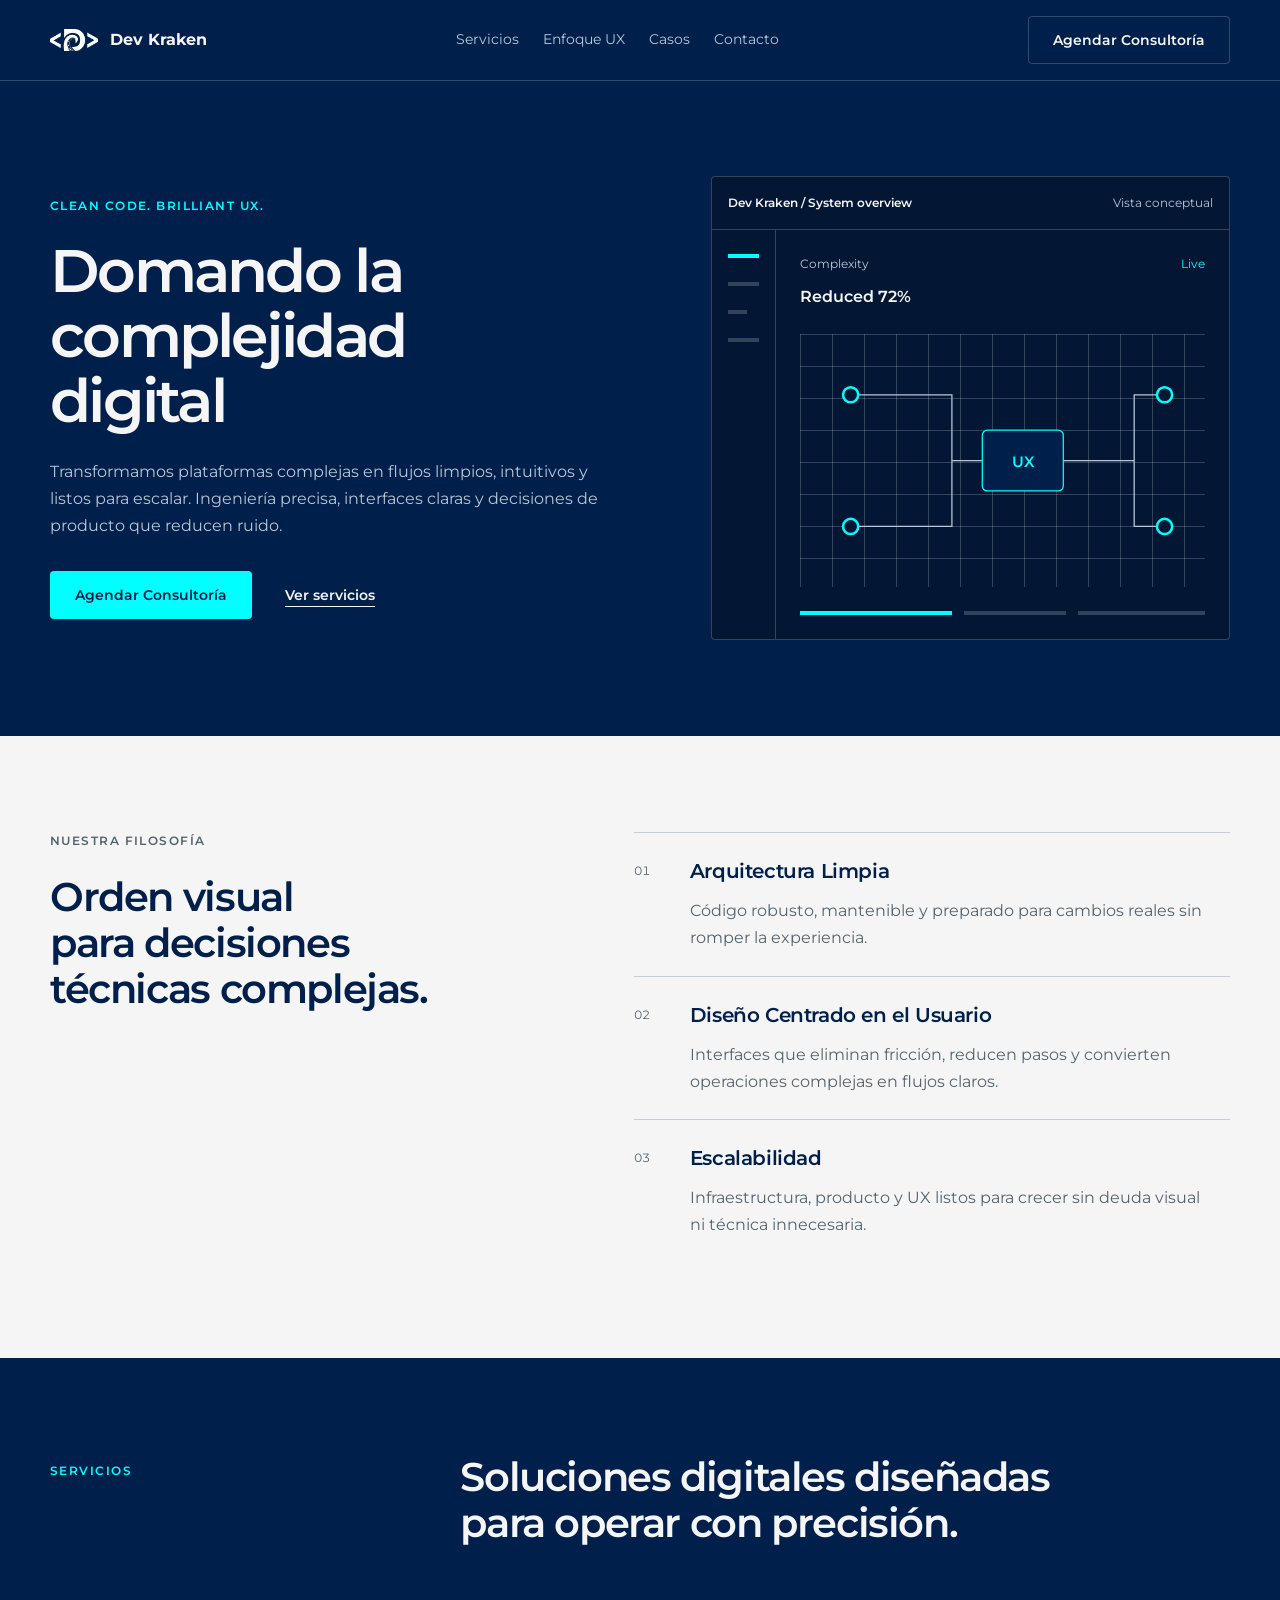
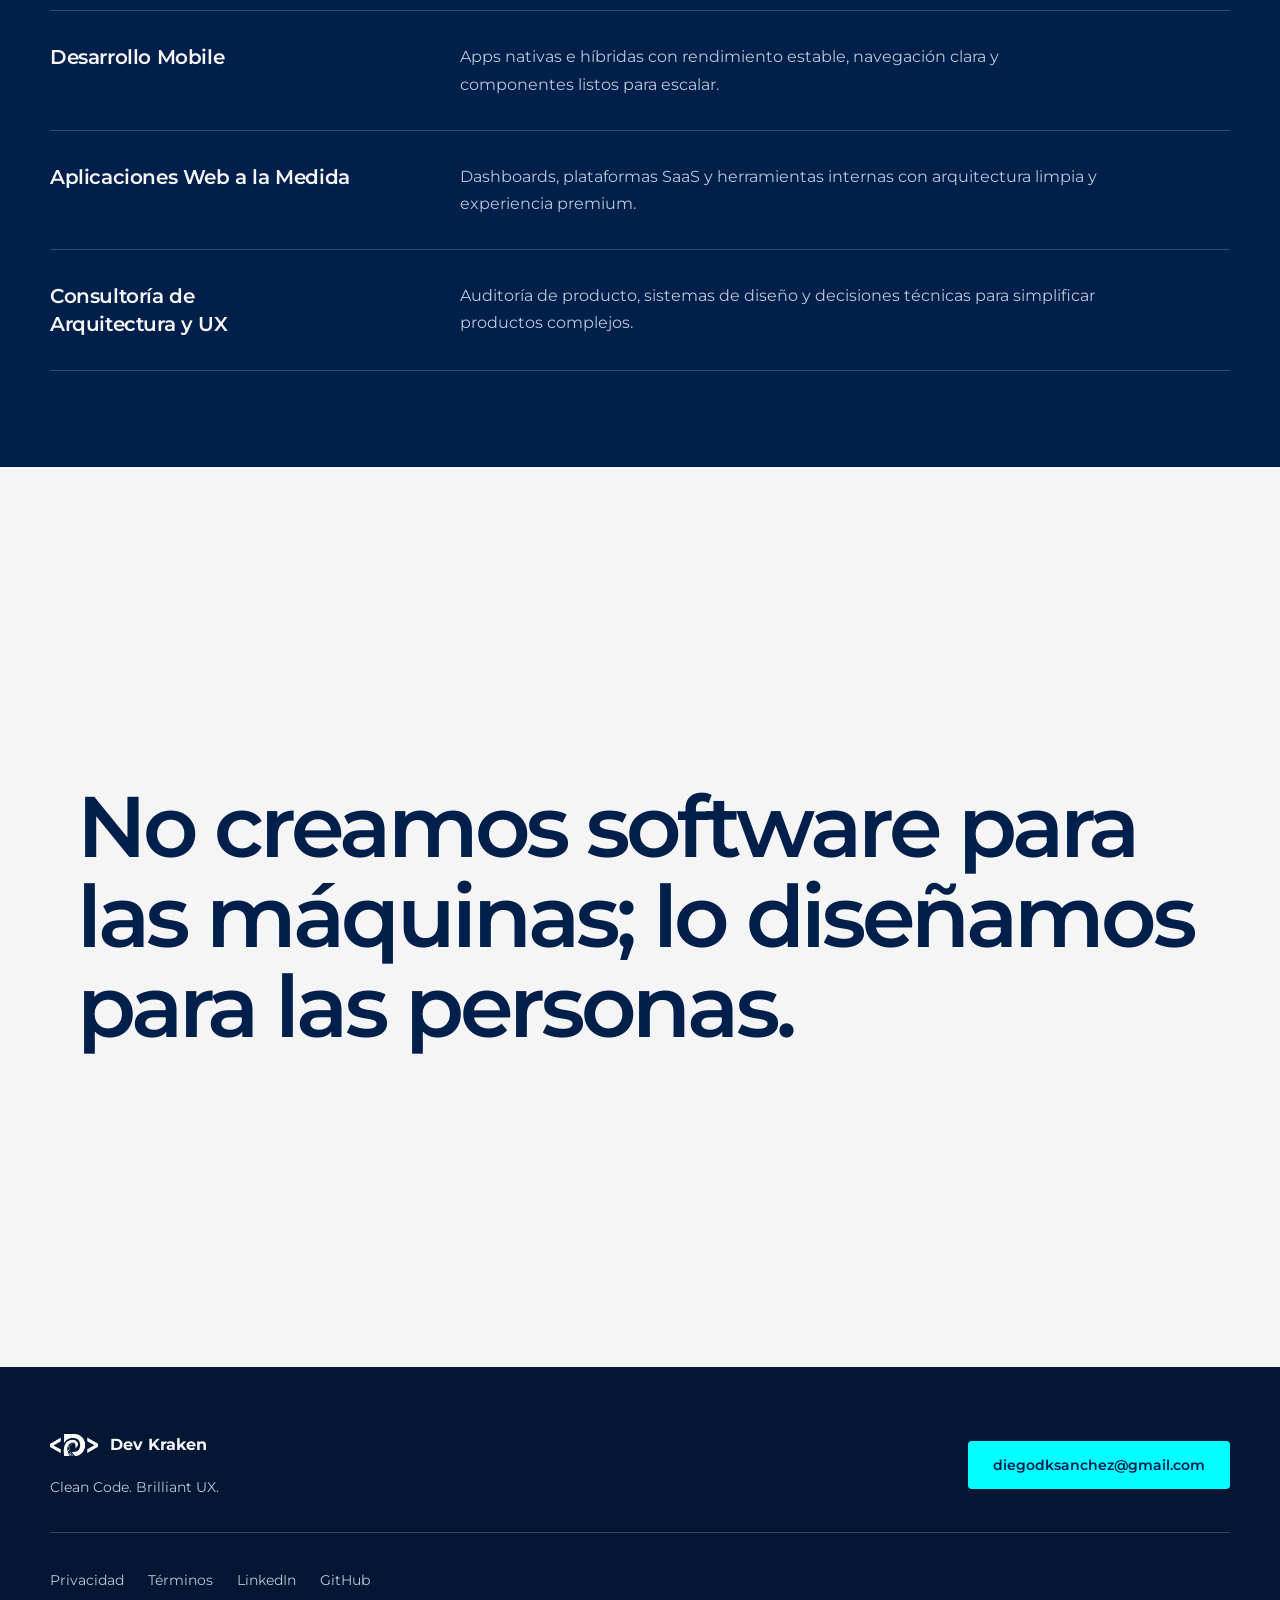
==== commit bd2a01cd: "Contact Form" ====
--- a/index.html
+++ b/index.html
@@ -30,7 +30,7 @@
           <a href="#casos">Casos</a>
           <a href="#contacto">Contacto</a>
         </div>
-        <a class="btn btn-primary nav-cta" href="#contacto">Agendar Consultoría</a>
+        <a class="btn btn-primary nav-cta" href="#contacto" data-consultation-trigger>Agendar Consultoría</a>
       </nav>
     </header>
 
@@ -45,7 +45,7 @@
               Ingeniería precisa, interfaces claras y decisiones de producto que reducen ruido.
             </p>
             <div class="hero-actions" aria-label="Acciones principales">
-              <a class="btn btn-primary" href="#contacto">Agendar Consultoría</a>
+              <a class="btn btn-primary" href="#contacto" data-consultation-trigger>Agendar Consultoría</a>
               <a class="btn btn-secondary" href="#servicios">Ver servicios</a>
             </div>
           </div>
@@ -137,7 +137,7 @@
       </section>
 
       <section class="manifesto section-light">
-        <p data-reveal>No creamos software para las máquinas; lo diseñamos para las personas.</p>
+        <p data-manifesto>No creamos software para las máquinas; lo diseñamos para las personas.</p>
       </section>
     </main>
 
@@ -160,6 +160,73 @@
       </div>
     </footer>
 
+    <div class="consultation-modal" data-consultation-modal hidden>
+      <div class="consultation-backdrop" data-consultation-close></div>
+      <section class="consultation-panel" role="dialog" aria-modal="true" aria-labelledby="consultation-title" aria-describedby="consultation-subtitle">
+        <button class="consultation-close" type="button" aria-label="Cerrar formulario" data-consultation-close>×</button>
+        <div class="consultation-header">
+          <div class="consultation-progress" aria-label="Progreso del formulario">
+            <span class="progress-label" data-progress-label>1 de 3</span>
+            <span class="progress-track"><span data-progress-bar></span></span>
+          </div>
+          <p class="eyebrow dark" data-step-kicker>Comencemos por el contexto</p>
+          <h2 id="consultation-title" data-step-title>¿Qué necesitas construir o mejorar?</h2>
+          <p id="consultation-subtitle" data-step-subtitle>Cuéntame brevemente en qué etapa estás.</p>
+        </div>
+
+        <form class="consultation-form" data-consultation-form novalidate>
+          <div class="consultation-step is-active" data-step="1">
+            <div class="option-list option-list-primary" role="group" aria-label="Necesidad principal">
+              <button type="button" class="consultation-option" data-service-need="build">
+                <span><strong>Quiero crear una aplicación</strong><small>Tengo una idea y quiero convertirla en una aplicación móvil o web.</small></span>
+                <span class="option-arrow" aria-hidden="true">↗</span>
+              </button>
+              <button type="button" class="consultation-option" data-service-need="unsure">
+                <span><strong>No sé exactamente qué construir</strong><small>Tengo una necesidad o una idea de negocio, pero necesito ayuda para definir la mejor solución.</small></span>
+                <span class="option-arrow" aria-hidden="true">↗</span>
+              </button>
+              <button type="button" class="consultation-option" data-service-need="fix">
+                <span><strong>Necesito arreglar o mejorar mi software</strong><small>Ya tengo un producto y necesito corregir problemas, modernizarlo, reconstruirlo o mejorar su arquitectura.</small></span>
+                <span class="option-arrow" aria-hidden="true">↗</span>
+              </button>
+            </div>
+          </div>
+
+          <div class="consultation-step" data-step="2" hidden>
+            <div class="option-list option-list-existing" role="group" aria-label="Producto actual">
+              <button type="button" class="consultation-option" data-existing-product="mobile"><strong>Aplicación móvil</strong></button>
+              <button type="button" class="consultation-option" data-existing-product="web"><strong>Aplicación web</strong></button>
+              <button type="button" class="consultation-option" data-existing-product="mobile-web"><strong>Aplicación móvil y web</strong></button>
+              <button type="button" class="consultation-option" data-existing-product="none"><strong>Todavía no tengo nada</strong></button>
+            </div>
+            <button type="button" class="step-back" data-consultation-back>← Volver</button>
+          </div>
+
+          <div class="consultation-step" data-step="3" hidden>
+            <div class="contact-fields">
+              <label>Nombre <input type="text" name="name" placeholder="Tu nombre" autocomplete="name" /></label>
+              <label>Correo electrónico <input type="email" name="email" placeholder="tu@correo.com" autocomplete="email" required /></label>
+              <label>Número de teléfono <input type="tel" name="phone" placeholder="+503 0000 0000" autocomplete="tel" /></label>
+              <label class="field-wide">¿Hay algo más que debería saber?
+                <textarea name="details" rows="4" placeholder="Cuéntame brevemente sobre tu idea, el problema que quieres resolver o qué está fallando actualmente."></textarea>
+              </label>
+            </div>
+            <p class="form-error" role="alert" data-form-error hidden>Revisa tu correo electrónico para continuar.</p>
+            <button class="btn btn-primary consultation-submit" type="submit"><span data-submit-label>Agendar mi consultoría</span><span data-submit-loading hidden>Enviando…</span></button>
+            <p class="reassurance">Sin compromiso. Primero revisaremos tu proyecto y definiremos cuál es la mejor forma de ayudarte.</p>
+            <button type="button" class="step-back" data-consultation-back>← Volver</button>
+          </div>
+
+          <div class="consultation-confirmation" data-confirmation hidden>
+            <p class="confirmation-mark" aria-hidden="true">✓</p>
+            <h3>Gracias. Revisaré tu proyecto.</h3>
+            <p>Recibí tu información y me pondré en contacto contigo para conocer mejor lo que necesitas.</p>
+            <button class="btn btn-primary" type="button" data-consultation-close>Cerrar</button>
+          </div>
+        </form>
+      </section>
+    </div>
+
     <script src="script.js"></script>
   </body>
 </html>
--- a/styles.css
+++ b/styles.css
@@ -408,16 +408,72 @@
   max-width: 58ch;
 }
 .manifesto {
-  padding-block: var(--space-16);
+  min-height: 100vh;
+  display: flex;
+  align-items: center;
+  padding: var(--space-24) clamp(24px, 6vw, 96px);
 }
 .manifesto p {
-  max-width: 32ch;
-  margin-left: max(var(--gutter), calc((100% - var(--page-width)) / 2));
-  font-size: var(--type-heading);
-  line-height: 1.3;
-  letter-spacing: -0.035em;
+  width: 100%;
+  max-width: 1760px;
+  margin-inline: auto;
+  font-size: clamp(3.5rem, 6.75vw, 9rem);
+  line-height: 1.04;
+  letter-spacing: -0.045em;
   font-weight: 600;
   text-wrap: balance;
+}
+
+/* Temporary visual lines preserve the paragraph's natural, font-aware wrapping. */
+.manifesto.is-prepared {
+  --manifesto-rise: 20px;
+  --manifesto-stagger: 80ms;
+}
+.manifesto .manifesto-readable {
+  position: absolute;
+  width: 1px;
+  height: 1px;
+  padding: 0;
+  overflow: hidden;
+  clip-path: inset(50%);
+  white-space: nowrap;
+}
+.manifesto-line {
+  display: block;
+  overflow: hidden;
+}
+.manifesto-line > span {
+  display: block;
+  white-space: pre;
+  clip-path: inset(0 0 100% 0);
+  transform: translateY(var(--manifesto-rise));
+  opacity: 0.35;
+}
+.manifesto.is-revealing .manifesto-line > span {
+  animation: manifestoLineIn 720ms var(--ease-out) both;
+  animation-delay: calc(var(--line-index) * var(--manifesto-stagger));
+}
+@keyframes manifestoLineIn {
+  to {
+    clip-path: inset(0);
+    transform: translateY(0);
+    opacity: 1;
+  }
+}
+@media (max-width: 760px) {
+  .manifesto.is-prepared {
+    --manifesto-rise: 12px;
+    --manifesto-stagger: 60ms;
+  }
+}
+@media print, (prefers-reduced-motion: reduce) {
+  .manifesto .manifesto-line > span {
+    animation: none;
+    clip-path: none;
+    transform: none;
+    opacity: 1;
+    white-space: normal;
+  }
 }
 .footer {
   padding-block: var(--space-16) var(--space-8);
@@ -628,7 +684,10 @@
     max-width: none;
   }
   .manifesto {
-    padding-block: var(--space-12);
+    padding-block: var(--space-16);
+  }
+  .manifesto p {
+    font-size: clamp(2.75rem, 11vw, 4.5rem);
   }
   .footer {
     padding-block: var(--space-12) var(--space-6);
@@ -704,3 +763,98 @@
     padding-top: var(--space-8);
   }
 }
+
+/* Consultation overlay */
+body.modal-open { overflow: hidden; }
+.consultation-modal {
+  position: fixed;
+  inset: 0;
+  z-index: 30;
+  display: grid;
+  place-items: center;
+  padding: var(--space-8);
+}
+.consultation-modal[hidden] { display: none; }
+.consultation-backdrop {
+  position: absolute;
+  inset: 0;
+  background: rgba(1, 13, 35, 0.84);
+  backdrop-filter: blur(8px);
+}
+.consultation-panel {
+  position: relative;
+  width: min(820px, 100%);
+  max-height: min(860px, calc(100vh - var(--space-8) * 2));
+  overflow-y: auto;
+  padding: clamp(var(--space-8), 5vw, var(--space-16));
+  color: var(--deep-navy);
+  background: var(--off-white);
+  border: 1px solid rgba(0, 255, 255, 0.35);
+  box-shadow: 0 24px 80px rgba(0, 0, 0, 0.38);
+  animation: modalIn 320ms var(--ease-out) both;
+}
+.consultation-close {
+  position: absolute;
+  top: var(--space-4);
+  right: var(--space-4);
+  width: 44px;
+  height: 44px;
+  border: 0;
+  color: var(--slate);
+  background: transparent;
+  font: 400 2rem/1 Arial, sans-serif;
+  cursor: pointer;
+}
+.consultation-close:hover { color: var(--deep-navy); }
+.consultation-header { max-width: 620px; padding-right: var(--space-12); }
+.consultation-progress { display: flex; align-items: center; gap: var(--space-4); margin-bottom: var(--space-12); color: var(--slate); font-size: var(--type-label); font-weight: 600; text-transform: uppercase; letter-spacing: .1em; }
+.progress-track { width: 120px; height: 3px; background: rgba(1, 31, 75, .14); }
+.progress-track span { display: block; width: 33.333%; height: 100%; background: var(--cyan); transition: width 300ms var(--ease-out); }
+.consultation-header .eyebrow { margin-bottom: var(--space-3); }
+.consultation-header h2 { max-width: 18ch; margin-bottom: var(--space-4); font-size: clamp(2rem, 4vw, 3rem); }
+.consultation-header > p:last-child { max-width: 48ch; color: var(--slate); }
+.consultation-form { margin-top: var(--space-12); }
+.consultation-step { animation: stepIn 300ms var(--ease-out) both; }
+.consultation-step[hidden], .consultation-confirmation[hidden] { display: none; }
+.option-list { display: grid; gap: var(--space-3); }
+.consultation-option { width: 100%; display: flex; align-items: center; justify-content: space-between; gap: var(--space-6); padding: var(--space-6); border: 1px solid rgba(1, 31, 75, .2); border-radius: 4px; color: var(--deep-navy); background: transparent; text-align: left; cursor: pointer; transition: border-color var(--motion-ui) ease-out, background-color var(--motion-ui) ease-out, transform var(--motion-ui) ease-out; }
+.consultation-option:hover, .consultation-option:focus-visible { border-color: var(--deep-navy); background: #fff; transform: translateX(4px); }
+.consultation-option:disabled { opacity: .42; cursor: not-allowed; transform: none; }
+.consultation-option:focus-visible, .consultation-close:focus-visible, .step-back:focus-visible, .contact-fields input:focus-visible, .contact-fields textarea:focus-visible { outline: 2px solid var(--cyan); outline-offset: 3px; }
+.consultation-option strong { display: block; font-size: 1rem; line-height: 1.4; }
+.consultation-option small { display: block; max-width: 58ch; margin-top: var(--space-2); color: var(--slate); font: inherit; font-size: var(--type-support); line-height: 1.6; }
+.option-arrow { flex: 0 0 auto; color: var(--slate); font-size: 1.3rem; }
+.option-list-existing { grid-template-columns: repeat(2, 1fr); }
+.option-list-existing .consultation-option { min-height: 88px; }
+.step-back { display: inline-flex; min-height: 44px; margin-top: var(--space-6); padding: 0; border: 0; color: var(--slate); background: transparent; font: inherit; font-size: var(--type-support); cursor: pointer; }
+.step-back:hover { color: var(--deep-navy); }
+.contact-fields { display: grid; grid-template-columns: repeat(2, 1fr); gap: var(--space-6); }
+.contact-fields label { display: grid; gap: var(--space-2); color: var(--deep-navy); font-size: var(--type-support); font-weight: 600; }
+.contact-fields .field-wide { grid-column: 1 / -1; }
+.contact-fields input, .contact-fields textarea { width: 100%; min-height: 50px; border: 1px solid rgba(1, 31, 75, .24); border-radius: 4px; padding: var(--space-3) var(--space-4); color: var(--deep-navy); background: #fff; font: inherit; font-size: var(--type-support); resize: vertical; }
+.contact-fields textarea { min-height: 120px; }
+.contact-fields input::placeholder, .contact-fields textarea::placeholder { color: #82909a; }
+.form-error { margin-top: var(--space-4); color: #9d2b2b; font-size: var(--type-support); }
+.consultation-submit { min-width: 220px; margin-top: var(--space-8); }
+.reassurance { max-width: 52ch; margin-top: var(--space-4); color: var(--slate); font-size: var(--type-label); line-height: 1.6; }
+.consultation-confirmation { max-width: 520px; animation: stepIn 300ms var(--ease-out) both; }
+.confirmation-mark { display: grid; place-items: center; width: 48px; height: 48px; margin-bottom: var(--space-6); border: 1px solid var(--cyan); color: var(--deep-navy); background: rgba(0, 255, 255, .35); font-weight: 700; }
+.consultation-confirmation h3 { margin-bottom: var(--space-4); font-size: clamp(1.6rem, 3vw, 2.2rem); }
+.consultation-confirmation > p:not(.confirmation-mark) { margin-bottom: var(--space-8); color: var(--slate); }
+@keyframes modalIn { from { opacity: 0; transform: translateY(12px) scale(.99); } to { opacity: 1; transform: translateY(0) scale(1); } }
+@keyframes stepIn { from { opacity: 0; transform: translateX(12px); } to { opacity: 1; transform: translateX(0); } }
+@media (max-width: 760px) {
+  .consultation-modal { padding: 0; align-items: stretch; }
+  .consultation-panel { max-height: 100vh; padding: var(--space-12) var(--gutter) var(--space-8); }
+  .consultation-header { padding-right: var(--space-8); }
+  .consultation-progress { margin-bottom: var(--space-8); }
+  .consultation-form { margin-top: var(--space-8); }
+  .option-list-existing, .contact-fields { grid-template-columns: 1fr; }
+  .contact-fields .field-wide { grid-column: auto; }
+  .consultation-option { padding: var(--space-4); }
+  .consultation-submit { width: 100%; }
+}
+@media (prefers-reduced-motion: reduce) {
+  .consultation-panel, .consultation-step, .consultation-confirmation { animation: none; }
+  .progress-track span { transition: none; }
+}
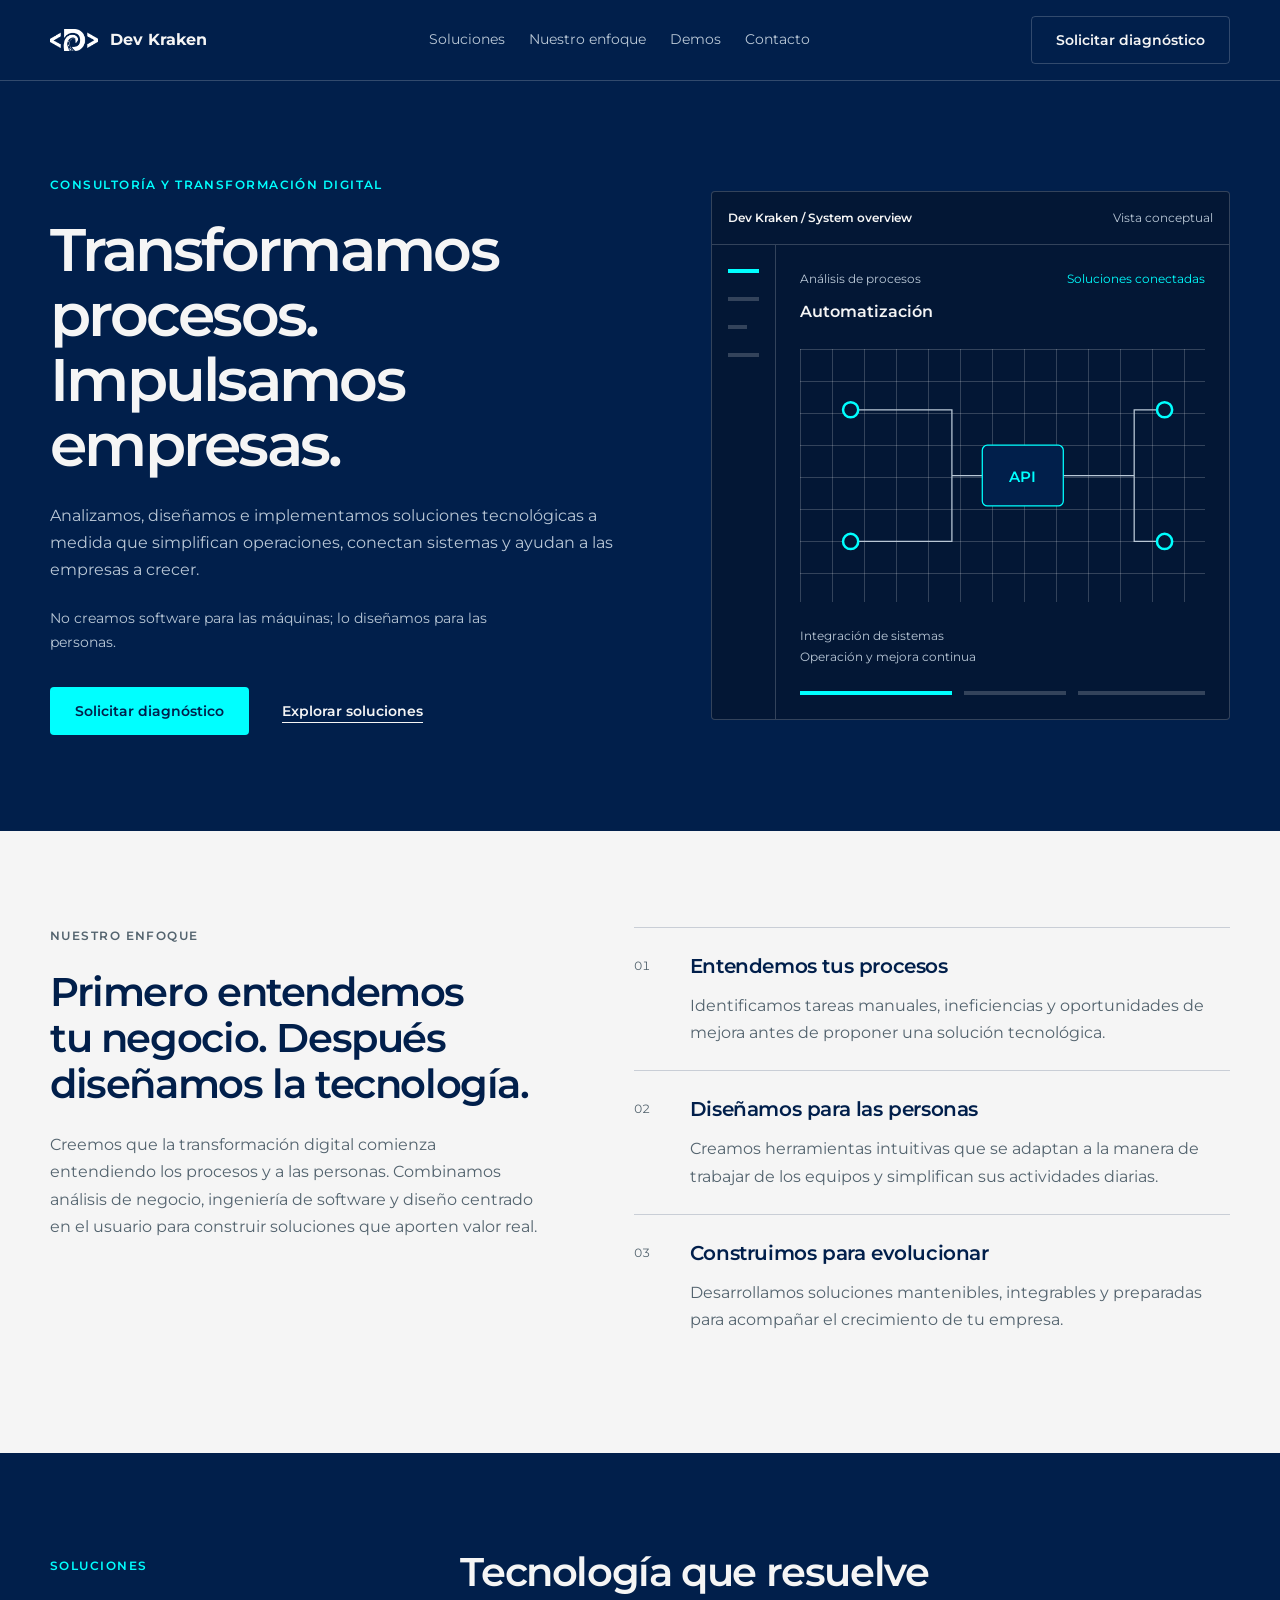
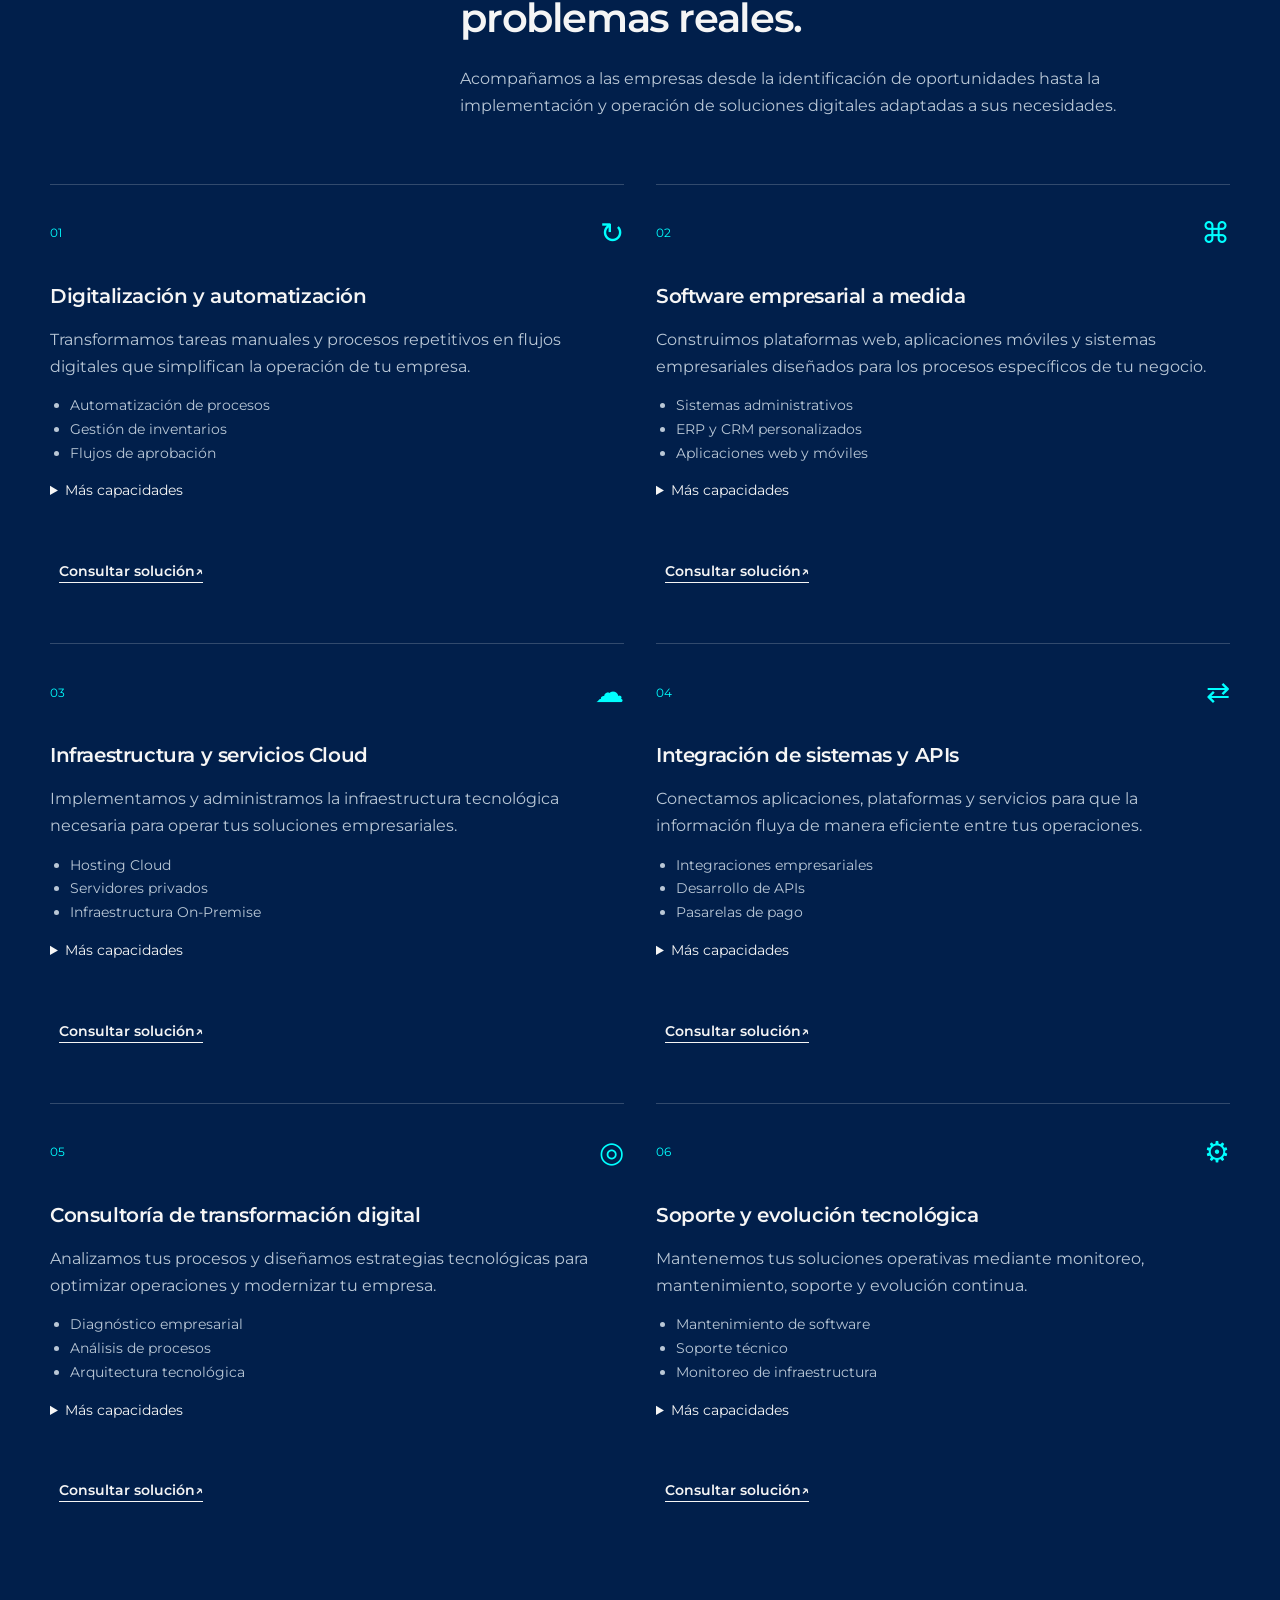
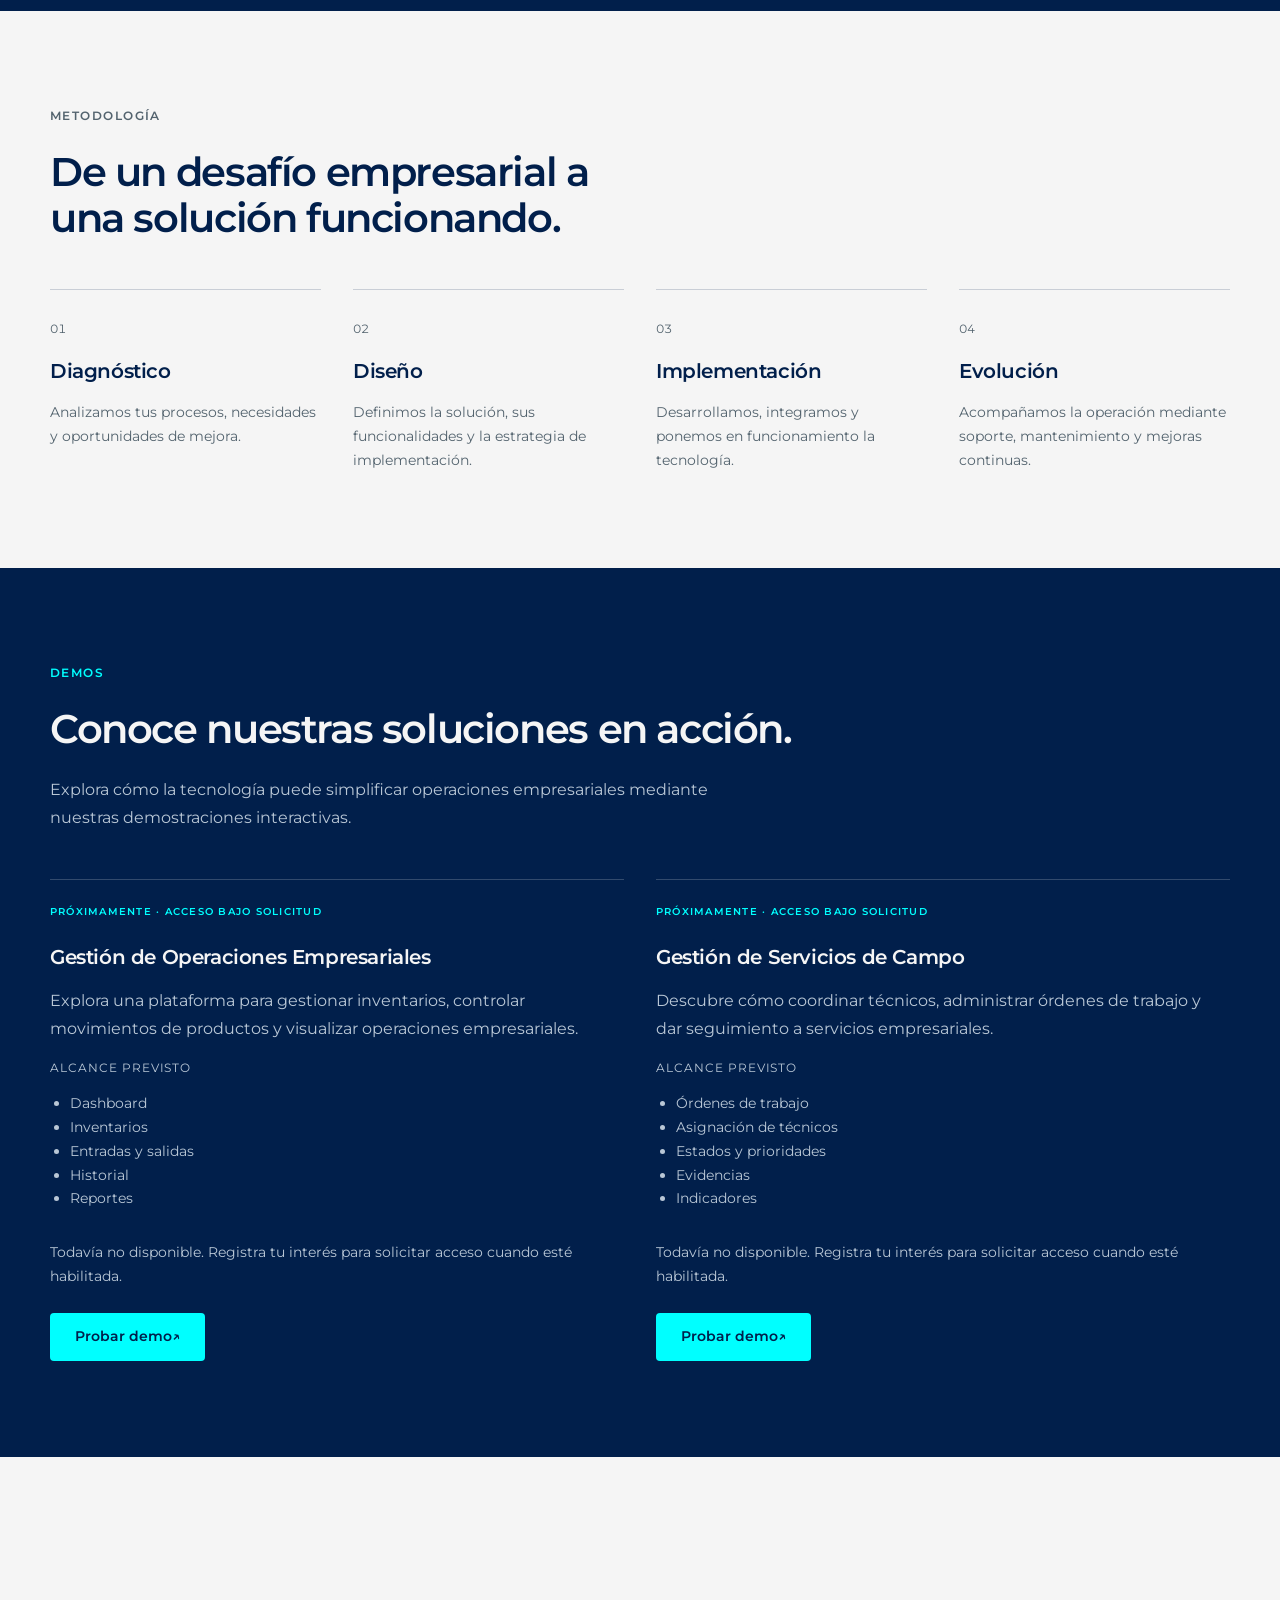
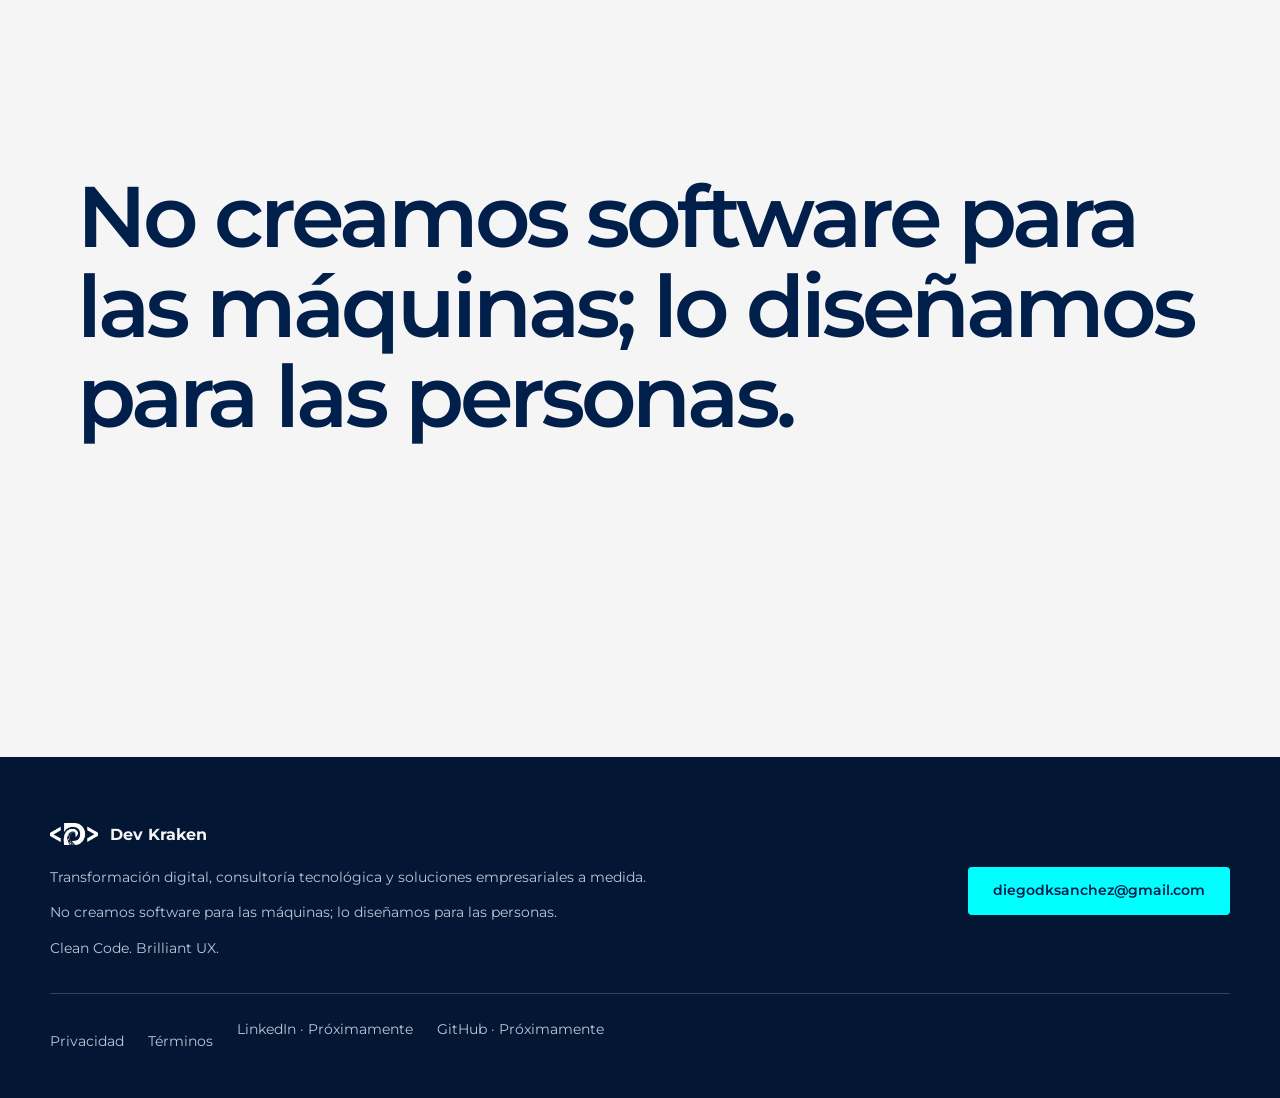
==== commit 9b653a24: "Update corporate landing for business technology solutions" ====
--- a/index.html
+++ b/index.html
@@ -5,9 +5,20 @@
     <meta name="viewport" content="width=device-width, initial-scale=1.0" />
     <meta
       name="description"
-      content="Dev Kraken transforma software complejo en experiencias limpias, escalables e intuitivas."
+      content="Consultoría tecnológica, automatización de procesos y desarrollo de software empresarial a medida. Transformamos desafíos de negocio en soluciones digitales."
     />
-    <title>Dev Kraken | Clean Code. Brilliant UX.</title>
+    <title>DEV KRAKEN | Transformación Digital y Software Empresarial</title>
+    <link rel="canonical" href="https://devkraken.xyz/" />
+    <meta property="og:type" content="website" />
+    <meta property="og:locale" content="es_SV" />
+    <meta property="og:title" content="DEV KRAKEN | Transformación Digital y Software Empresarial" />
+    <meta property="og:description" content="Consultoría tecnológica, automatización de procesos y desarrollo de software empresarial a medida. Transformamos desafíos de negocio en soluciones digitales." />
+    <meta property="og:url" content="https://devkraken.xyz/" />
+    <meta property="og:image" content="https://devkraken.xyz/assets/devkraken-logo.png" />
+    <meta name="twitter:card" content="summary" />
+    <meta name="twitter:title" content="DEV KRAKEN | Transformación Digital y Software Empresarial" />
+    <meta name="twitter:description" content="Consultoría tecnológica, automatización de procesos y desarrollo de software empresarial a medida. Transformamos desafíos de negocio en soluciones digitales." />
+    <script type="application/ld+json">{"@context":"https://schema.org","@type":"Organization","name":"DEV KRAKEN","url":"https://devkraken.xyz/","logo":"https://devkraken.xyz/assets/devkraken-logo.png","email":"diegodksanchez@gmail.com"}</script>
     <link rel="preconnect" href="https://fonts.googleapis.com" />
     <link rel="preconnect" href="https://fonts.gstatic.com" crossorigin />
     <link
@@ -25,12 +36,12 @@
           <span>Dev Kraken</span>
         </a>
         <div class="nav-links" aria-label="Secciones">
-          <a href="#servicios">Servicios</a>
-          <a href="#enfoque">Enfoque UX</a>
-          <a href="#casos">Casos</a>
-          <a href="#contacto">Contacto</a>
-        </div>
-        <a class="btn btn-primary nav-cta" href="#contacto" data-consultation-trigger>Agendar Consultoría</a>
+          <a href="#servicios">Soluciones</a>
+          <a href="#enfoque">Nuestro enfoque</a>
+          <a href="#casos">Demos</a>
+          <a href="#contacto" data-consultation-trigger data-source="contact">Contacto</a>
+        </div>
+        <a class="btn btn-primary nav-cta" href="#contacto" data-consultation-trigger data-service="consulting" data-source="hero">Solicitar diagnóstico</a>
       </nav>
     </header>
 
@@ -38,19 +49,19 @@
       <section class="hero section-dark">
         <div class="hero-grid">
           <div class="hero-copy">
-            <p class="eyebrow">Clean Code. Brilliant UX.</p>
-            <h1>Domando la complejidad digital</h1>
+            <p class="eyebrow">CONSULTORÍA Y TRANSFORMACIÓN DIGITAL</p>
+            <h1>Transformamos procesos. Impulsamos empresas.</h1>
             <p class="hero-text">
-              Transformamos plataformas complejas en flujos limpios, intuitivos y listos para escalar.
-              Ingeniería precisa, interfaces claras y decisiones de producto que reducen ruido.
+              Analizamos, diseñamos e implementamos soluciones tecnológicas a medida que simplifican operaciones, conectan sistemas y ayudan a las empresas a crecer.
             </p>
+            <p class="hero-slogan">No creamos software para las máquinas; lo diseñamos para las personas.</p>
             <div class="hero-actions" aria-label="Acciones principales">
-              <a class="btn btn-primary" href="#contacto" data-consultation-trigger>Agendar Consultoría</a>
-              <a class="btn btn-secondary" href="#servicios">Ver servicios</a>
-            </div>
-          </div>
-
-          <div class="product-preview" role="img" aria-label="Vista conceptual de una interfaz de software con un flujo simplificado">
+              <a class="btn btn-primary" href="#contacto" data-consultation-trigger data-service="consulting" data-source="hero">Solicitar diagnóstico</a>
+              <a class="btn btn-secondary" href="#servicios">Explorar soluciones</a>
+            </div>
+          </div>
+
+          <div class="product-preview" role="img" aria-label="Vista conceptual: análisis de procesos, automatización, integración de sistemas, operación y mejora continua">
             <div class="preview-topbar">
               <span class="preview-title">Dev Kraken / System overview</span>
               <span class="preview-caption">Vista conceptual</span>
@@ -65,19 +76,20 @@
               <div class="flow-panel">
                 <div class="metric-row">
                   <div>
-                    <span class="metric-label">Complexity</span>
-                    <strong>Reduced 72%</strong>
+                    <span class="metric-label">Análisis de procesos</span>
+                    <strong>Automatización</strong>
                   </div>
-                  <span class="status-pill">Live</span>
+                  <span class="status-pill">Soluciones conectadas</span>
                 </div>
                 <div class="flow-map">
                   <svg viewBox="0 0 320 200" aria-hidden="true" focusable="false">
                     <path class="flow-line" d="M40 48H120V100H200M40 152H120V100M200 100H264V48H288M200 100H264V152H288" />
                     <g class="flow-node"><circle cx="40" cy="48" r="6" /><circle cx="40" cy="152" r="6" /><circle cx="288" cy="48" r="6" /><circle cx="288" cy="152" r="6" /></g>
                     <rect class="flow-core" x="144" y="76" width="64" height="48" rx="4" />
-                    <text x="176" y="105" text-anchor="middle">UX</text>
+                    <text x="176" y="105" text-anchor="middle">API</text>
                   </svg>
                 </div>
+                <p class="flow-caption">Integración de sistemas<br />Operación y mejora continua</p>
                 <div class="timeline">
                   <span></span>
                   <span></span>
@@ -92,24 +104,25 @@
       <section class="section-light philosophy" id="enfoque">
         <div class="philosophy-layout" data-reveal>
           <div class="section-heading">
-            <p class="eyebrow dark">Nuestra filosofía</p>
-            <h2>Orden visual para decisiones técnicas complejas.</h2>
+            <p class="eyebrow dark">NUESTRO ENFOQUE</p>
+            <h2>Primero entendemos tu negocio. Después diseñamos la tecnología.</h2>
+            <p class="section-description">Creemos que la transformación digital comienza entendiendo los procesos y a las personas. Combinamos análisis de negocio, ingeniería de software y diseño centrado en el usuario para construir soluciones que aporten valor real.</p>
           </div>
           <div class="principles">
             <article class="principle">
               <span class="principle-number">01</span>
-              <h3>Arquitectura Limpia</h3>
-              <p>Código robusto, mantenible y preparado para cambios reales sin romper la experiencia.</p>
+              <h3>Entendemos tus procesos</h3>
+              <p>Identificamos tareas manuales, ineficiencias y oportunidades de mejora antes de proponer una solución tecnológica.</p>
             </article>
             <article class="principle">
               <span class="principle-number">02</span>
-              <h3>Diseño Centrado en el Usuario</h3>
-              <p>Interfaces que eliminan fricción, reducen pasos y convierten operaciones complejas en flujos claros.</p>
+              <h3>Diseñamos para las personas</h3>
+              <p>Creamos herramientas intuitivas que se adaptan a la manera de trabajar de los equipos y simplifican sus actividades diarias.</p>
             </article>
             <article class="principle">
               <span class="principle-number">03</span>
-              <h3>Escalabilidad</h3>
-              <p>Infraestructura, producto y UX listos para crecer sin deuda visual ni técnica innecesaria.</p>
+              <h3>Construimos para evolucionar</h3>
+              <p>Desarrollamos soluciones mantenibles, integrables y preparadas para acompañar el crecimiento de tu empresa.</p>
             </article>
           </div>
         </div>
@@ -117,22 +130,32 @@
 
       <section class="section-dark services" id="servicios">
         <div class="section-heading" data-reveal>
-          <p class="eyebrow">Servicios</p>
-          <h2>Soluciones digitales diseñadas para operar con precisión.</h2>
-        </div>
-        <div class="service-list" id="casos" data-reveal>
-          <article class="service-row">
-            <h3>Desarrollo Mobile</h3>
-            <p>Apps nativas e híbridas con rendimiento estable, navegación clara y componentes listos para escalar.</p>
-          </article>
-          <article class="service-row">
-            <h3>Aplicaciones Web a la Medida</h3>
-            <p>Dashboards, plataformas SaaS y herramientas internas con arquitectura limpia y experiencia premium.</p>
-          </article>
-          <article class="service-row">
-            <h3>Consultoría de Arquitectura y UX</h3>
-            <p>Auditoría de producto, sistemas de diseño y decisiones técnicas para simplificar productos complejos.</p>
-          </article>
+          <p class="eyebrow">SOLUCIONES</p>
+          <div><h2>Tecnología que resuelve problemas reales.</h2>
+          <p class="section-description">Acompañamos a las empresas desde la identificación de oportunidades hasta la implementación y operación de soluciones digitales adaptadas a sus necesidades.</p></div>
+        </div>
+        <div class="service-list solution-grid" data-services data-reveal></div>
+        <noscript><p class="content-shell">Ofrecemos digitalización y automatización, software empresarial a medida, infraestructura Cloud, integración de sistemas, consultoría y soporte. <a href="mailto:diegodksanchez@gmail.com">Consulta una solución por correo.</a></p></noscript>
+      </section>
+      <section class="methodology section-light">
+        <div class="content-shell" data-reveal>
+          <p class="eyebrow dark">METODOLOGÍA</p>
+          <h2>De un desafío empresarial a una solución funcionando.</h2>
+          <div class="methodology-grid">
+<article class="methodology-phase"><span class="principle-number">01</span><h3>Diagnóstico</h3><p>Analizamos tus procesos, necesidades y oportunidades de mejora.</p></article>
+<article class="methodology-phase"><span class="principle-number">02</span><h3>Diseño</h3><p>Definimos la solución, sus funcionalidades y la estrategia de implementación.</p></article>
+<article class="methodology-phase"><span class="principle-number">03</span><h3>Implementación</h3><p>Desarrollamos, integramos y ponemos en funcionamiento la tecnología.</p></article>
+<article class="methodology-phase"><span class="principle-number">04</span><h3>Evolución</h3><p>Acompañamos la operación mediante soporte, mantenimiento y mejoras continuas.</p></article>
+          </div>
+        </div>
+      </section>
+      <section class="demos section-dark" id="casos">
+        <div class="content-shell" data-reveal>
+          <p class="eyebrow">DEMOS</p>
+          <h2>Conoce nuestras soluciones en acción.</h2>
+          <p class="section-description">Explora cómo la tecnología puede simplificar operaciones empresariales mediante nuestras demostraciones interactivas.</p>
+          <div class="demo-grid" data-demos></div>
+          <noscript><p>Demostraciones de gestión de operaciones empresariales y servicios de campo: todavía no disponibles. Solicita información por correo.</p></noscript>
         </div>
       </section>
 
@@ -148,14 +171,16 @@
             <span class="brand-mark"><img src="assets/devkraken-logo.png" alt="" /></span>
             <span>Dev Kraken</span>
           </a>
+          <p>Transformación digital, consultoría tecnológica y soluciones empresariales a medida.</p>
+          <p>No creamos software para las máquinas; lo diseñamos para las personas.</p>
           <p>Clean Code. Brilliant UX.</p>
         </div>
         <a class="btn btn-primary" href="mailto:diegodksanchez@gmail.com">diegodksanchez@gmail.com</a>
         <div class="footer-links">
           <a href="privacy.html">Privacidad</a>
-          <a href="#">Términos</a>
-          <a href="#">LinkedIn</a>
-          <a href="#">GitHub</a>
+          <a href="privacy.html#web-terms">Términos</a>
+          <span class="unavailable-link" title="Perfil pendiente de configurar">LinkedIn · Próximamente</span>
+          <span class="unavailable-link" title="Perfil pendiente de configurar">GitHub · Próximamente</span>
         </div>
       </div>
     </footer>
@@ -169,64 +194,56 @@
             <span class="progress-label" data-progress-label>1 de 3</span>
             <span class="progress-track"><span data-progress-bar></span></span>
           </div>
-          <p class="eyebrow dark" data-step-kicker>Comencemos por el contexto</p>
-          <h2 id="consultation-title" data-step-title>¿Qué necesitas construir o mejorar?</h2>
-          <p id="consultation-subtitle" data-step-subtitle>Cuéntame brevemente en qué etapa estás.</p>
+          <p class="eyebrow dark" data-step-kicker>Tu desafío empresarial</p>
+          <h2 id="consultation-title" data-step-title>¿Qué desafío quieres resolver?</h2>
+          <p id="consultation-subtitle" data-step-subtitle>Cuéntanos qué necesita mejorar tu empresa para ayudarte a encontrar la solución adecuada.</p>
         </div>
 
         <form class="consultation-form" data-consultation-form novalidate>
-          <div class="consultation-step is-active" data-step="1">
-            <div class="option-list option-list-primary" role="group" aria-label="Necesidad principal">
-              <button type="button" class="consultation-option" data-service-need="build">
-                <span><strong>Quiero crear una aplicación</strong><small>Tengo una idea y quiero convertirla en una aplicación móvil o web.</small></span>
-                <span class="option-arrow" aria-hidden="true">↗</span>
-              </button>
-              <button type="button" class="consultation-option" data-service-need="unsure">
-                <span><strong>No sé exactamente qué construir</strong><small>Tengo una necesidad o una idea de negocio, pero necesito ayuda para definir la mejor solución.</small></span>
-                <span class="option-arrow" aria-hidden="true">↗</span>
-              </button>
-              <button type="button" class="consultation-option" data-service-need="fix">
-                <span><strong>Necesito arreglar o mejorar mi software</strong><small>Ya tengo un producto y necesito corregir problemas, modernizarlo, reconstruirlo o mejorar su arquitectura.</small></span>
-                <span class="option-arrow" aria-hidden="true">↗</span>
-              </button>
-            </div>
-          </div>
-
+          <div class="consultation-step" data-step="1">
+            <div class="option-list" data-service-options role="group" aria-label="Necesidad principal"></div>
+            <button class="btn btn-primary consultation-submit" type="button" data-next>Continuar</button>
+          </div>
           <div class="consultation-step" data-step="2" hidden>
-            <div class="option-list option-list-existing" role="group" aria-label="Producto actual">
-              <button type="button" class="consultation-option" data-existing-product="mobile"><strong>Aplicación móvil</strong></button>
-              <button type="button" class="consultation-option" data-existing-product="web"><strong>Aplicación web</strong></button>
-              <button type="button" class="consultation-option" data-existing-product="mobile-web"><strong>Aplicación móvil y web</strong></button>
-              <button type="button" class="consultation-option" data-existing-product="none"><strong>Todavía no tengo nada</strong></button>
-            </div>
+            <div class="contact-fields">
+              <label>Nombre completo *<input name="fullName" autocomplete="name" required maxlength="120" /></label>
+              <label>Correo electrónico *<input type="email" name="email" autocomplete="email" required maxlength="254" /></label>
+              <label class="field-wide">Nombre de la empresa *<input name="company" autocomplete="organization" required maxlength="160" /></label>
+              <label>Teléfono o WhatsApp (opcional)<input type="tel" name="phone" autocomplete="tel" maxlength="40" /></label>
+              <label>Sector empresarial (opcional)<select name="industry"><option value="">Selecciona un sector</option><option>Comercio</option><option>Logística y distribución</option><option>Salud</option><option>Servicios profesionales</option><option>Manufactura</option><option>Educación</option><option>Otro</option></select></label>
+              <label>Tamaño de empresa (opcional)<select name="companySize"><option value="">Selecciona un tamaño</option><option>1 a 10 empleados</option><option>11 a 50</option><option>51 a 200</option><option>Más de 200</option></select></label>
+              <label>Servicio de interés<select name="serviceId" data-service-select></select></label>
+              <label class="field-wide">Descripción del problema o necesidad (opcional)<textarea name="description" rows="4" maxlength="3000"></textarea></label>
+            </div>
+            <p class="reassurance">* Campos obligatorios. Consulta nuestra <a href="privacy.html#web" target="_blank" rel="noopener">política de privacidad</a>.</p>
+            <button class="btn btn-primary consultation-submit" type="button" data-next>Revisar solicitud</button>
             <button type="button" class="step-back" data-consultation-back>← Volver</button>
           </div>
-
           <div class="consultation-step" data-step="3" hidden>
-            <div class="contact-fields">
-              <label>Nombre <input type="text" name="name" placeholder="Tu nombre" autocomplete="name" /></label>
-              <label>Correo electrónico <input type="email" name="email" placeholder="tu@correo.com" autocomplete="email" required /></label>
-              <label>Número de teléfono <input type="tel" name="phone" placeholder="+503 0000 0000" autocomplete="tel" /></label>
-              <label class="field-wide">¿Hay algo más que debería saber?
-                <textarea name="details" rows="4" placeholder="Cuéntame brevemente sobre tu idea, el problema que quieres resolver o qué está fallando actualmente."></textarea>
-              </label>
-            </div>
-            <p class="form-error" role="alert" data-form-error hidden>Revisa tu correo electrónico para continuar.</p>
-            <button class="btn btn-primary consultation-submit" type="submit"><span data-submit-label>Agendar mi consultoría</span><span data-submit-loading hidden>Enviando…</span></button>
-            <p class="reassurance">Sin compromiso. Primero revisaremos tu proyecto y definiremos cuál es la mejor forma de ayudarte.</p>
+            <dl class="request-summary" data-summary></dl>
+            <label class="demo-interest"><input type="checkbox" name="demoRequested" /> Me gustaría acceder a una demostración.</label>
+            <label class="demo-choice" data-demo-choice hidden>Demostración<select name="demoId"><option value="">Selecciona una demostración</option></select></label>
+            <p class="reassurance" data-demo-notice hidden>Las demostraciones todavía no están disponibles. Puedes registrar tu interés; el acceso quedará pendiente de habilitación.</p>
+            <p class="integration-notice" data-integration-notice hidden>El envío en línea todavía no está configurado. Puedes preparar tu solicitud por correo; tendrás que enviarla desde tu aplicación de correo.</p>
+            <button class="btn btn-primary consultation-submit" type="submit"><span data-submit-label>Enviar solicitud</span><span data-submit-loading hidden>Enviando solicitud...</span></button>
+            <a class="email-fallback" data-email-fallback hidden>Preparar solicitud por correo</a>
+            <p class="reassurance">Revisaremos tu solicitud y te contactaremos para conocer mejor las necesidades de tu empresa.</p>
             <button type="button" class="step-back" data-consultation-back>← Volver</button>
           </div>
-
-          <div class="consultation-confirmation" data-confirmation hidden>
+          <p class="form-error" role="alert" data-form-error hidden></p>
+          <div class="consultation-confirmation" data-confirmation hidden tabindex="-1">
             <p class="confirmation-mark" aria-hidden="true">✓</p>
-            <h3>Gracias. Revisaré tu proyecto.</h3>
-            <p>Recibí tu información y me pondré en contacto contigo para conocer mejor lo que necesitas.</p>
+            <h3>¡Gracias por contactar a DEV KRAKEN!</h3>
+            <p>Hemos recibido tu solicitud. Nuestro equipo revisará la información y se pondrá en contacto contigo.</p>
+            <p data-access-status hidden>Acceso pendiente. Te contactaremos cuando la demostración esté disponible.</p>
             <button class="btn btn-primary" type="button" data-consultation-close>Cerrar</button>
           </div>
         </form>
       </section>
     </div>
 
+    <script src="catalog.js"></script>
+    <script src="contact-api.js"></script>
     <script src="script.js"></script>
   </body>
 </html>
--- a/styles.css
+++ b/styles.css
@@ -858,3 +858,54 @@
   .consultation-panel, .consultation-step, .consultation-confirmation { animation: none; }
   .progress-track span { transition: none; }
 }
+
+/* Business content extends the existing palette, type scale and ruled layouts. */
+[hidden] { display: none !important; }
+.content-shell { width: min(var(--page-width), calc(100% - var(--gutter) * 2)); margin-inline: auto; }
+.hero-slogan { max-width: 49ch; color: var(--white-muted); font-size: var(--type-support); margin-top: var(--space-6); }
+.section-description { max-width: 65ch; margin-top: var(--space-6); color: var(--white-muted); }
+.section-light .section-description { color: var(--slate); }
+.flow-caption { color: var(--white-muted); font-size: var(--type-label); margin-bottom: var(--space-6); }
+.solution-grid, .demo-grid { display: grid; grid-template-columns: repeat(2, minmax(0, 1fr)); gap: var(--space-12) var(--space-8); }
+.solution-card, .demo-card { border-top: 1px solid var(--line-dark); padding-top: var(--space-6); display: flex; flex-direction: column; align-items: start; min-width: 0; }
+.solution-meta { display: flex; justify-content: space-between; align-items: center; width: 100%; color: var(--cyan); margin-bottom: var(--space-6); font-size: var(--type-label); }
+.service-icon { font-size: 1.8rem; }
+.solution-card > p, .demo-card > p:not(.eyebrow) { color: var(--white-muted); margin-top: var(--space-4); }
+.solution-card ul, .demo-card ul { padding-left: 20px; color: var(--white-muted); font-size: var(--type-support); }
+.solution-card details { margin-bottom: var(--space-6); font-size: var(--type-support); }
+summary { cursor: pointer; min-height: 44px; }
+.solution-card > .btn, .demo-card > .btn { margin-top: auto; }
+.methodology, .demos { padding-block: var(--space-24); }
+.methodology h2, .demos h2 { max-width: 28ch; }
+.methodology-grid { display: grid; grid-template-columns: repeat(4, minmax(0, 1fr)); gap: var(--space-8); margin-top: var(--space-12); }
+.methodology-phase { border-top: 1px solid var(--slate-soft); padding-top: var(--space-6); }
+.methodology-phase h3 { margin-block: var(--space-4); }
+.methodology-phase p { color: var(--slate); font-size: var(--type-support); }
+.demo-grid { margin-top: var(--space-12); }
+.demo-card .eyebrow { font-size: .65rem; }
+.demo-card .demo-availability { font-size: var(--type-support); margin-bottom: var(--space-6); }
+.demo-features-label { font-size: var(--type-label); text-transform: uppercase; letter-spacing: .08em; }
+.unavailable-link { color: var(--white-muted); font-size: var(--type-support); }
+.visually-hidden { position: absolute; width: 1px; height: 1px; overflow: hidden; clip-path: inset(50%); white-space: nowrap; }
+.consultation-option[aria-pressed="true"] { border-color: var(--deep-navy); background: #e2f0f1; box-shadow: inset 4px 0 var(--deep-navy); }
+.contact-fields select, .demo-choice select { width: 100%; min-height: 50px; padding: 12px; border: 1px solid var(--slate-soft); border-radius: 4px; background: white; color: var(--deep-navy); font: inherit; }
+button, select, summary { font-family: inherit; }
+button:focus-visible, select:focus-visible, summary:focus-visible, input:focus-visible { outline: 2px solid currentColor; outline-offset: 3px; }
+.request-summary { margin: 0 0 var(--space-8); overflow-wrap: anywhere; }
+.request-summary dt { color: var(--slate); font-size: var(--type-label); margin-top: var(--space-4); }
+.request-summary dd { margin: 0; white-space: pre-wrap; }
+.demo-interest { display: flex; gap: 12px; align-items: center; font-size: var(--type-support); min-height: 48px; }
+.demo-interest input { width: 20px; height: 20px; accent-color: var(--deep-navy); flex-shrink: 0; }
+.demo-choice { display: grid; gap: 8px; margin-top: var(--space-4); font-size: var(--type-support); }
+.integration-notice { border-left: 3px solid var(--slate); padding-left: 16px; margin-top: var(--space-6); color: var(--slate); font-size: var(--type-support); }
+.email-fallback { display: block; margin-top: var(--space-4); text-decoration: underline; }
+.reassurance a { text-decoration: underline; }
+.btn:disabled { opacity: .5; cursor: not-allowed; }
+.consultation-panel { overscroll-behavior: contain; }
+@media (max-width: 1000px) { .methodology-grid { grid-template-columns: repeat(2, minmax(0, 1fr)); } }
+@media (max-width: 760px) {
+  .solution-grid, .demo-grid { grid-template-columns: minmax(0, 1fr); }
+  .methodology, .demos { padding-block: var(--space-16); }
+  .consultation-panel { max-height: 100dvh; }
+}
+@media (max-width: 480px) { .methodology-grid { grid-template-columns: minmax(0, 1fr); } }
